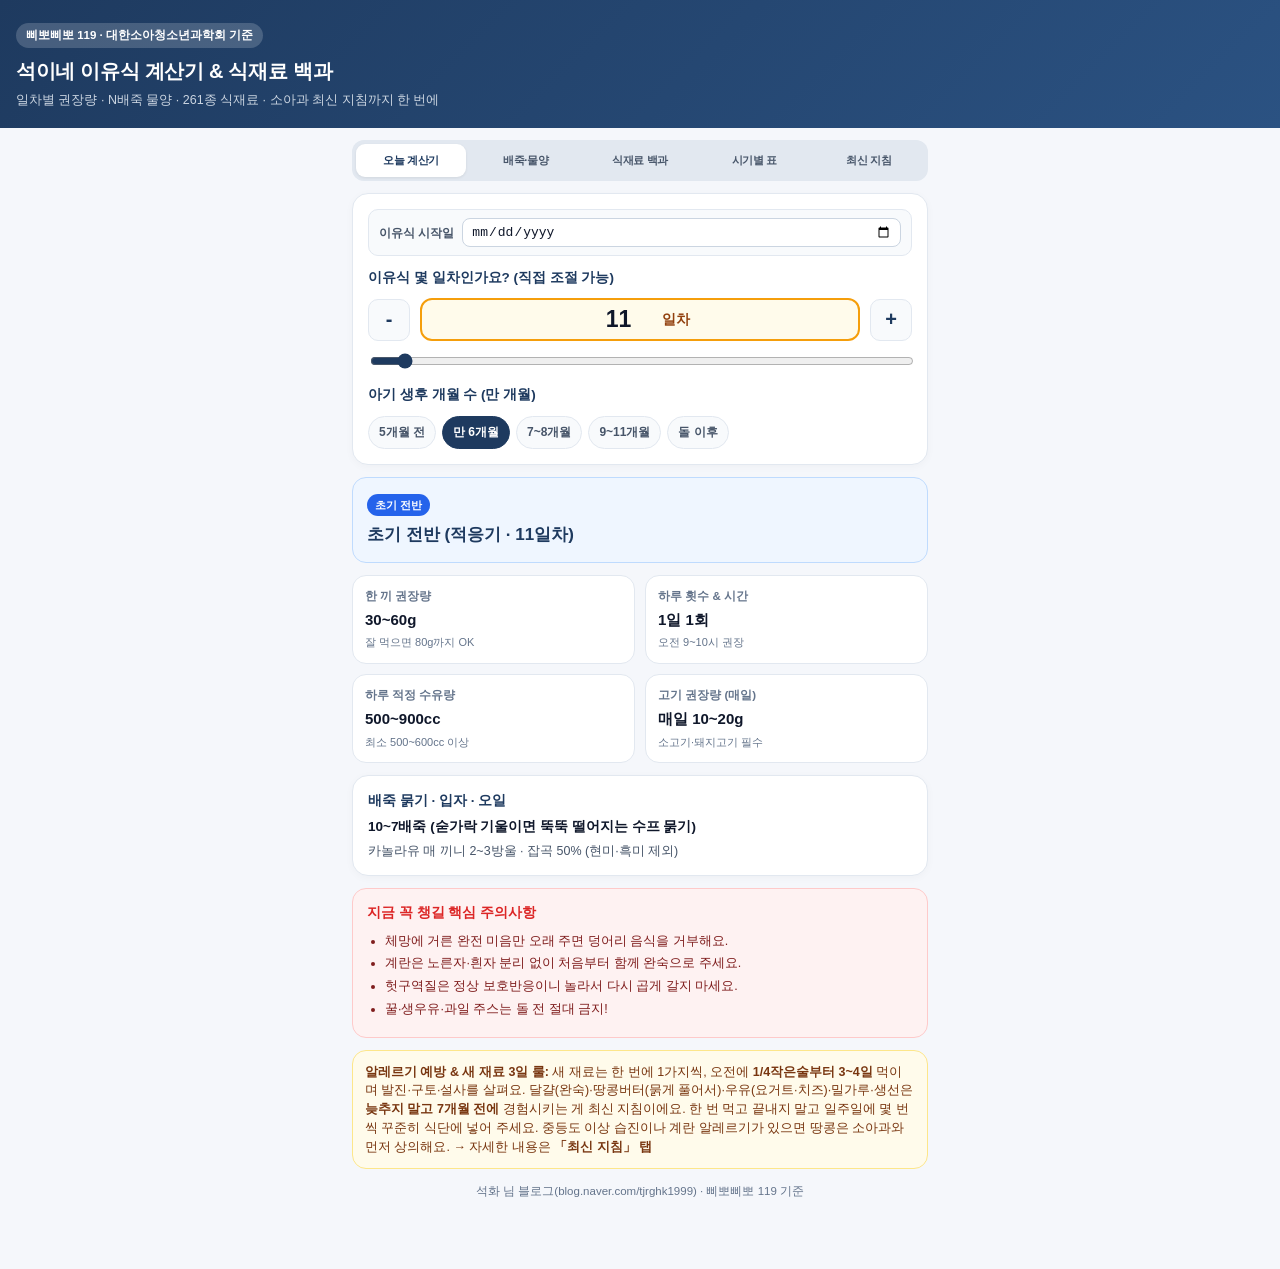
==== index.html @ b26af9c3 "feat: 이유식 계산기 '최신 지침' 탭 추가 — 소아과·AAP·삐뽀삐뽀 2023 반영 - 질병관리청 국가건강정보포털(2026-05-12 개정)·대한소아청소년과학회·AAP·삐뽀삐" ====
<!DOCTYPE html>
<html lang="ko">
<head>
<meta charset="UTF-8" />
<meta name="viewport" content="width=device-width, initial-scale=1.0, maximum-scale=1.0" />
<title>삐뽀삐뽀 119 · 이유식 자동 계산기 & 식재료 백과 (석이네)</title>
<style>
  :root {
    --bg: #f5f7fb;
    --card: #ffffff;
    --navy: #1e3a5f;
    --blue: #2563eb;
    --blue-soft: #eff6ff;
    --green: #15803d;
    --green-soft: #f0fdf4;
    --red: #dc2626;
    --red-soft: #fef2f2;
    --amber: #b45309;
    --amber-soft: #fffbeb;
    --purple: #6d28d9;
    --purple-soft: #f5f3ff;
    --text: #0f172a;
    --muted: #64748b;
    --border: #e2e8f0;
  }
  * { box-sizing: border-box; }
  body {
    margin: 0;
    font-family: -apple-system, BlinkMacSystemFont, "Apple SD Gothic Neo", "Pretendard", "Noto Sans KR", sans-serif;
    background: var(--bg);
    color: var(--text);
    line-height: 1.5;
    padding-bottom: 56px;
  }
  .header {
    background: linear-gradient(135deg, #1e3a5f 0%, #2b5282 100%);
    color: #fff;
    padding: 22px 16px 18px;
  }
  .header .badge {
    display: inline-block;
    background: rgba(255,255,255,0.18);
    padding: 4px 10px;
    border-radius: 999px;
    font-size: 11.5px;
    font-weight: 700;
    margin-bottom: 8px;
  }
  .header h1 {
    margin: 0 0 5px;
    font-size: 20px;
    font-weight: 800;
    letter-spacing: -0.3px;
  }
  .header p {
    margin: 0;
    font-size: 12.5px;
    color: #cbd5e1;
  }
  .container {
    max-width: 600px;
    margin: 0 auto;
    padding: 12px;
  }
  .tabs {
    display: grid;
    grid-template-columns: repeat(5, 1fr);
    gap: 4px;
    background: #e2e8f0;
    padding: 4px;
    border-radius: 12px;
    margin-bottom: 12px;
  }
  .tab-btn {
    border: none;
    background: transparent;
    padding: 9px 2px;
    border-radius: 9px;
    font-size: 11px;
    letter-spacing: -0.4px;
    font-weight: 700;
    color: #475569;
    cursor: pointer;
    word-break: keep-all;
  }
  .tab-btn.active {
    background: #fff;
    color: var(--navy);
    box-shadow: 0 1px 3px rgba(0,0,0,0.08);
  }
  .card {
    background: var(--card);
    border: 1px solid var(--border);
    border-radius: 16px;
    padding: 15px;
    margin-bottom: 12px;
    box-shadow: 0 2px 8px rgba(15,23,42,0.03);
  }
  .sec-title {
    font-size: 13.5px;
    font-weight: 800;
    color: var(--navy);
    margin: 0 0 10px;
  }
  .date-row {
    display: flex;
    gap: 8px;
    align-items: center;
    margin-bottom: 12px;
    background: #f8fafc;
    padding: 8px 10px;
    border-radius: 10px;
    border: 1px solid var(--border);
  }
  .date-row label {
    font-size: 12px;
    font-weight: 700;
    color: #475569;
    white-space: nowrap;
  }
  .date-row input[type="date"] {
    flex: 1;
    border: 1px solid #cbd5e1;
    border-radius: 8px;
    padding: 5px 8px;
    font-size: 13px;
    background: #fff;
    color: var(--text);
  }
  .day-row {
    display: flex;
    align-items: center;
    gap: 10px;
    margin-bottom: 10px;
  }
  .day-btn {
    width: 42px;
    height: 42px;
    border-radius: 10px;
    border: 1px solid var(--border);
    background: #f8fafc;
    font-size: 20px;
    font-weight: 700;
    color: var(--navy);
    cursor: pointer;
  }
  .day-input-wrap {
    flex: 1;
    display: flex;
    align-items: center;
    justify-content: center;
    background: #fffbeb;
    border: 2px solid #f59e0b;
    border-radius: 12px;
    padding: 5px 10px;
  }
  .day-input-wrap input {
    width: 72px;
    border: none;
    background: transparent;
    font-size: 23px;
    font-weight: 800;
    color: var(--text);
    text-align: center;
    outline: none;
  }
  .day-input-wrap span {
    font-size: 14px;
    font-weight: 700;
    color: #92400e;
  }
  input[type="range"] {
    width: 100%;
    accent-color: var(--navy);
    margin-bottom: 12px;
  }
  .pills {
    display: flex;
    gap: 6px;
    flex-wrap: wrap;
  }
  .pill {
    padding: 7px 10px;
    border-radius: 999px;
    border: 1px solid var(--border);
    background: #f8fafc;
    font-size: 12px;
    font-weight: 700;
    color: #475569;
    cursor: pointer;
  }
  .pill.active {
    background: var(--navy);
    color: #fff;
    border-color: var(--navy);
  }
  .stage-banner {
    background: var(--blue-soft);
    border: 1px solid #bfdbfe;
    border-radius: 14px;
    padding: 14px;
    margin-bottom: 12px;
  }
  .stage-banner .tag {
    display: inline-block;
    background: var(--blue);
    color: #fff;
    font-size: 11px;
    font-weight: 700;
    padding: 3px 8px;
    border-radius: 999px;
    margin-bottom: 6px;
  }
  .stage-banner h2 {
    margin: 0;
    font-size: 17px;
    font-weight: 800;
    color: var(--navy);
  }
  .grid-2 {
    display: grid;
    grid-template-columns: 1fr 1fr;
    gap: 10px;
    margin-bottom: 12px;
  }
  .stat-box {
    background: #fff;
    border: 1px solid var(--border);
    border-radius: 14px;
    padding: 12px;
  }
  .stat-box .lbl {
    font-size: 11.5px;
    font-weight: 700;
    color: var(--muted);
    margin-bottom: 4px;
  }
  .stat-box .val {
    font-size: 15px;
    font-weight: 800;
    color: var(--text);
  }
  .stat-box .sub {
    font-size: 11px;
    color: var(--muted);
    margin-top: 3px;
  }
  .warn-box {
    background: var(--red-soft);
    border: 1px solid #fecaca;
    border-radius: 14px;
    padding: 14px;
    margin-bottom: 12px;
  }
  .warn-box h3 {
    margin: 0 0 8px;
    font-size: 13.5px;
    font-weight: 800;
    color: var(--red);
  }
  .warn-box ul {
    margin: 0;
    padding-left: 18px;
    font-size: 12.5px;
    color: #7f1d1d;
  }
  .warn-box li { margin-bottom: 4px; }
  .tip-box {
    background: var(--amber-soft);
    border: 1px solid #fde68a;
    border-radius: 14px;
    padding: 12px;
    font-size: 12.5px;
    color: #78350f;
    margin-bottom: 12px;
  }
  .form-row {
    display: grid;
    grid-template-columns: 1fr 1fr;
    gap: 10px;
    margin-bottom: 10px;
  }
  .field label {
    display: block;
    font-size: 12px;
    font-weight: 700;
    color: #475569;
    margin-bottom: 4px;
  }
  .field input, .field select {
    width: 100%;
    padding: 9px 10px;
    border-radius: 10px;
    border: 1px solid #cbd5e1;
    font-size: 14px;
    font-weight: 700;
    background: #fff;
    color: var(--text);
  }
  .result-highlight {
    background: var(--green-soft);
    border: 1px solid #bbf7d0;
    border-radius: 14px;
    padding: 14px;
    margin-top: 10px;
  }
  .result-highlight .big {
    font-size: 18px;
    font-weight: 800;
    color: var(--green);
    margin-bottom: 4px;
  }
  .result-highlight .detail {
    font-size: 12.5px;
    color: #14532d;
  }
  .search-input {
    width: 100%;
    padding: 10px 12px;
    border-radius: 10px;
    border: 1px solid #cbd5e1;
    font-size: 14px;
    margin-bottom: 10px;
    outline: none;
  }
  .food-count {
    font-size: 12px;
    color: var(--muted);
    margin: 8px 0 4px;
    font-weight: 700;
  }
  .food-item {
    border-bottom: 1px solid #f1f5f9;
    padding: 10px 0;
  }
  .food-item:last-child { border-bottom: none; }
  .food-top {
    display: flex;
    justify-content: space-between;
    align-items: center;
    gap: 8px;
    margin-bottom: 4px;
  }
  .food-name { font-weight: 800; font-size: 14px; }
  .badge-when {
    font-size: 11px;
    font-weight: 700;
    padding: 2px 8px;
    border-radius: 999px;
    white-space: nowrap;
  }
  .b-early { background: var(--green-soft); color: var(--green); }
  .b-mid { background: var(--blue-soft); color: var(--blue); }
  .b-late { background: var(--purple-soft); color: var(--purple); }
  .b-done { background: var(--amber-soft); color: var(--amber); }
  .b-ban { background: var(--red-soft); color: var(--red); }
  .food-desc { font-size: 12.5px; color: #475569; }
  .stage-card {
    border-left: 4px solid var(--navy);
    padding-left: 12px;
    margin-bottom: 14px;
  }
  .stage-card h4 { margin: 0 0 4px; font-size: 14.5px; color: var(--navy); }
  .stage-card p { margin: 2px 0; font-size: 12.5px; color: #334155; }
  .g-card {
    background: var(--card);
    border: 1px solid var(--border);
    border-radius: 16px;
    padding: 15px;
    margin-bottom: 12px;
    box-shadow: 0 2px 8px rgba(15,23,42,0.03);
  }
  .g-card h3 {
    margin: 0 0 4px;
    font-size: 14px;
    font-weight: 800;
    color: var(--navy);
  }
  .g-sub {
    font-size: 11.5px;
    color: var(--muted);
    margin: 0 0 10px;
    line-height: 1.5;
  }
  .g-list {
    margin: 0;
    padding-left: 17px;
    font-size: 12.5px;
    color: #334155;
  }
  .g-list li { margin-bottom: 6px; }
  .g-list b { color: #0f172a; }
  .g-check { padding-left: 17px; }
  .g-check li { list-style: none; margin-left: -17px; }
  .gt {
    width: 100%;
    border-collapse: collapse;
    font-size: 11.5px;
    line-height: 1.45;
  }
  .gt th, .gt td {
    border: 1px solid var(--border);
    padding: 6px 7px;
    text-align: left;
    vertical-align: top;
    color: #334155;
  }
  .gt th { background: #f1f5f9; color: var(--navy); font-weight: 800; }
  .gt td:first-child { font-weight: 700; color: #0f172a; }
  .gt tr:nth-child(even) td { background: #fcfdff; }
  .src {
    font-size: 11px;
    color: var(--muted);
    line-height: 1.75;
    margin: 0;
  }
  .src a { color: var(--blue); text-decoration: none; }
  .new-badge {
    background: var(--green-soft);
    border: 1px solid #bbf7d0;
    border-radius: 12px;
    padding: 10px 12px;
    font-size: 12px;
    color: #14532d;
    line-height: 1.55;
  }
  .hidden { display: none; }
  .footer {
    text-align: center;
    font-size: 11.5px;
    color: var(--muted);
    margin-top: 14px;
  }
</style>
</head>
<body>

<div class="header">
  <div class="badge">삐뽀삐뽀 119 · 대한소아청소년과학회 기준</div>
  <h1>석이네 이유식 계산기 &amp; 식재료 백과</h1>
  <p>일차별 권장량 · N배죽 물양 · <span id="foodTotal">261</span>종 식재료 · 소아과 최신 지침까지 한 번에</p>
</div>

<div class="container">
  <div class="tabs">
    <button class="tab-btn active" onclick="switchTab('calc', this)">오늘 계산기</button>
    <button class="tab-btn" onclick="switchTab('ratio', this)">배죽·물양</button>
    <button class="tab-btn" onclick="switchTab('food', this)">식재료 백과</button>
    <button class="tab-btn" onclick="switchTab('stage', this)">시기별 표</button>
    <button class="tab-btn" onclick="switchTab('guide', this)">최신 지침</button>
  </div>

  <!-- TAB 1: 오늘 계산기 -->
  <div id="tab-calc">
    <div class="card">
      <div class="date-row">
        <label for="startDate">이유식 시작일</label>
        <input type="date" id="startDate" onchange="calcFromStartDate()" />
      </div>

      <div class="sec-title">이유식 몇 일차인가요? (직접 조절 가능)</div>
      <div class="day-row">
        <button class="day-btn" onclick="changeDay(-1)">-</button>
        <div class="day-input-wrap">
          <input type="number" id="dayInput" value="11" min="1" max="365" oninput="render()" />
          <span>일차</span>
        </div>
        <button class="day-btn" onclick="changeDay(1)">+</button>
      </div>
      <input type="range" id="dayRange" min="1" max="200" value="11" oninput="syncRange(this.value)" />

      <div class="sec-title" style="margin-top:4px;">아기 생후 개월 수 (만 개월)</div>
      <div class="pills" id="monthPills">
        <button class="pill" onclick="setMonth(5, this)">5개월 전</button>
        <button class="pill active" onclick="setMonth(6, this)">만 6개월</button>
        <button class="pill" onclick="setMonth(7, this)">7~8개월</button>
        <button class="pill" onclick="setMonth(9, this)">9~11개월</button>
        <button class="pill" onclick="setMonth(12, this)">돌 이후</button>
      </div>
    </div>

    <div class="stage-banner">
      <div class="tag" id="stageTag">초기 전반</div>
      <h2 id="stageTitle">초기 전반 (적응기 · 11일차)</h2>
    </div>

    <div class="grid-2">
      <div class="stat-box">
        <div class="lbl">한 끼 권장량</div>
        <div class="val" id="outAmount">30~60g</div>
        <div class="sub" id="outAmountSub">잘 먹으면 80g까지 OK</div>
      </div>
      <div class="stat-box">
        <div class="lbl">하루 횟수 &amp; 시간</div>
        <div class="val" id="outFreq">1일 1회</div>
        <div class="sub" id="outFreqSub">오전 9~10시 권장</div>
      </div>
      <div class="stat-box">
        <div class="lbl">하루 적정 수유량</div>
        <div class="val" id="outMilk">500~900cc</div>
        <div class="sub">최소 500~600cc 이상</div>
      </div>
      <div class="stat-box">
        <div class="lbl">고기 권장량 (매일)</div>
        <div class="val" id="outMeat">매일 10~20g</div>
        <div class="sub">소고기·돼지고기 필수</div>
      </div>
    </div>

    <div class="card">
      <div class="sec-title" style="margin-bottom:6px;">배죽 묽기 · 입자 · 오일</div>
      <div style="font-size:13.5px; font-weight:700; color:#0f172a; margin-bottom:4px;" id="outTexture"></div>
      <div style="font-size:12.5px; color:#475569;" id="outOil"></div>
    </div>

    <div class="warn-box">
      <h3>지금 꼭 챙길 핵심 주의사항</h3>
      <ul id="outCautions"></ul>
    </div>

    <div class="tip-box">
      <strong>알레르기 예방 &amp; 새 재료 3일 룰:</strong> 새 재료는 한 번에 1가지씩, 오전에 <strong>1/4작은술부터 3~4일</strong> 먹이며 발진·구토·설사를 살펴요. 달걀(완숙)·땅콩버터(묽게 풀어서)·우유(요거트·치즈)·밀가루·생선은 <strong>늦추지 말고 7개월 전에</strong> 경험시키는 게 최신 지침이에요. 한 번 먹고 끝내지 말고 일주일에 몇 번씩 꾸준히 식단에 넣어 주세요. 중등도 이상 습진이나 계란 알레르기가 있으면 땅콩은 소아과와 먼저 상의해요. → 자세한 내용은 <strong>「최신 지침」 탭</strong>
    </div>
  </div>

  <!-- TAB 2: 배죽·물양 계산기 -->
  <div id="tab-ratio" class="hidden">
    <div class="card">
      <div class="sec-title">1. 쌀 양 → 필요한 물 양 계산기</div>
      <div class="form-row">
        <div class="field">
          <label>쌀 종류</label>
          <select id="riceType" onchange="calcRatio()">
            <option value="raw">생쌀 / 불린쌀</option>
            <option value="powder">쌀가루 (되직함 주의)</option>
          </select>
        </div>
        <div class="field">
          <label>쌀 무게 (g)</label>
          <input type="number" id="riceGrams" value="30" min="5" max="1000" oninput="calcRatio()" />
        </div>
      </div>
      <div class="form-row">
        <div class="field">
          <label>몇 배죽</label>
          <select id="ratioMul" onchange="calcRatio()">
            <option value="10">10배죽 (초기 미음)</option>
            <option value="8">8배죽 (초기 후반)</option>
            <option value="7">7배죽 (중기)</option>
            <option value="5">5배죽 (후기 무른죽)</option>
            <option value="3">3배죽 (후기~완료 진밥)</option>
            <option value="2">2배죽 (완료기 진밥)</option>
          </select>
        </div>
        <div class="field">
          <label>조리 도구 (증발률)</label>
          <select id="evapRate" onchange="calcRatio()">
            <option value="0.20">냄비 (증발 약 20%)</option>
            <option value="0.05">마스터기/밥솥 (약 5%)</option>
          </select>
        </div>
      </div>
      <div class="result-highlight" id="ratioOut1"></div>
    </div>

    <div class="card">
      <div class="sec-title">2. 목표 끼니·큐브 → 쌀 &amp; 물 거꾸로 계산</div>
      <div class="form-row">
        <div class="field">
          <label>한 끼(1개) 무게 (g)</label>
          <input type="number" id="targetSize" value="60" min="10" max="300" oninput="calcReverse()" />
        </div>
        <div class="field">
          <label>만들 개수 (끼니/칸)</label>
          <input type="number" id="targetCount" value="9" min="1" max="50" oninput="calcReverse()" />
        </div>
      </div>
      <div class="form-row">
        <div class="field">
          <label>몇 배죽</label>
          <select id="revMul" onchange="calcReverse()">
            <option value="10">10배죽</option>
            <option value="8">8배죽</option>
            <option value="7" selected>7배죽</option>
            <option value="5">5배죽</option>
            <option value="3">3배죽</option>
          </select>
        </div>
        <div class="field">
          <label>조리 도구</label>
          <select id="revEvap" onchange="calcReverse()">
            <option value="0.20">냄비 (증발 20%)</option>
            <option value="0.05">마스터기/밥솥 (5%)</option>
          </select>
        </div>
      </div>
      <div class="result-highlight" id="ratioOut2"></div>
    </div>
  </div>

  <!-- TAB 3: 식재료 백과 -->
  <div id="tab-food" class="hidden">
    <div class="card">
      <input type="text" class="search-input" id="foodSearch" placeholder="재료 검색 (예: 콜리플라워, 소고기, 시금치, 꿀, 두부)" oninput="renderFoods()" />
      <div class="pills" id="catPills" style="margin-bottom:8px;">
        <button class="pill active" onclick="setCat('전체', this)">전체</button>
        <button class="pill" onclick="setCat('채소', this)">채소</button>
        <button class="pill" onclick="setCat('고기·생선', this)">고기·생선</button>
        <button class="pill" onclick="setCat('과일', this)">과일</button>
        <button class="pill" onclick="setCat('곡류·콩', this)">곡류·콩</button>
        <button class="pill" onclick="setCat('유제품·계란', this)">유제품·계란</button>
        <button class="pill" onclick="setCat('해조·기름', this)">해조·기름</button>
        <button class="pill" onclick="setCat('주의·금지', this)">⚠️ 주의·금지</button>
      </div>
      <div class="food-count" id="foodCount"></div>
      <div id="foodList"></div>
    </div>
  </div>

  <!-- TAB 4: 시기별 총정리 -->
  <div id="tab-stage" class="hidden">
    <div class="card">
      <div class="stage-card">
        <h4>1. 초기 전반 (1~14일차 · 만 6개월)</h4>
        <p><strong>양/횟수:</strong> 1일 1회 · 15~60g (잘 먹으면 80g)</p>
        <p><strong>묽기:</strong> 10~7배죽 (체망 미음 오래 X)</p>
        <p><strong>수유:</strong> 하루 500~900cc (최소 500~600cc 이상)</p>
        <p><strong>물:</strong> 모유·분유로 충분해요. 이유식을 시작했으니 식후에 끓여 식힌 물 몇 모금부터</p>
        <p><strong>단계:</strong> 쌀미음 → 소고기 10~20g 매일 → 잎채소 순서로 하나씩</p>
      </div>
      <div class="stage-card">
        <h4>2. 초기 후반 (15~30일차 · 만 6개월)</h4>
        <p><strong>양/횟수:</strong> 1일 1~2회 · 45~100g</p>
        <p><strong>묽기:</strong> 7~5배죽 (믹서 대충 갈기 → 절구 으깨기)</p>
        <p><strong>포인트:</strong> 계란 노른자+흰자 완숙 함께 시작, 카놀라유 첨가</p>
        <p><strong>물:</strong> 하루 120ml 이내로 몇 모금씩 · 수유량은 그대로 유지</p>
        <p><strong>알레르기:</strong> 계란·밀가루·땅콩버터·생선을 이 무렵 소량씩 시작 (오전에 3~4일 관찰)</p>
      </div>
      <div class="stage-card">
        <h4>3. 중기 (31~90일차 · 만 7~8개월)</h4>
        <p><strong>양/횟수:</strong> 1일 2~3회 + 간식 · 한 끼 70~120g</p>
        <p><strong>묽기:</strong> 7~5배죽 · 3mm 다지기 (부드러운 두부 무르기)</p>
        <p><strong>포인트:</strong> 핑거푸드 골든타임! 고기 매일 10~20g</p>
        <p><strong>물:</strong> 하루 120~240ml · 컵·빨대컵 연습 시작 (AAP 6~12개월 기준)</p>
        <p><strong>질감:</strong> 8개월엔 손으로 집어먹기 · 새 음식 거부하면 8~10번 다시 권하기</p>
      </div>
      <div class="stage-card">
        <h4>4. 후기 (91~180일차 · 만 9~11개월)</h4>
        <p><strong>양/횟수:</strong> 1일 3회 + 간식 · 한 끼 120~150g</p>
        <p><strong>묽기:</strong> 3~2배죽 · 5~7mm 썰기 (바나나 무르기)</p>
        <p><strong>포인트:</strong> 고기 매일 20~30g, 숟가락 쥐여주기 &amp; 밥·반찬 분리</p>
        <p><strong>물:</strong> 하루 120~240ml · 끼니마다 곁들여 주기</p>
        <p><strong>질감:</strong> <u>10개월까지는 덩어리·단단한 음식을 꼭 시작</u> — 늦으면 씹고 삼키는 데 문제가 생길 수 있어요</p>
      </div>
      <div class="stage-card" style="margin-bottom:0;">
        <h4>5. 완료기 (181일차~ · 만 12~18개월)</h4>
        <p><strong>양/횟수:</strong> 1일 3회 + 간식 · 한 끼 120~180g (반 공기)</p>
        <p><strong>묽기:</strong> 2배죽 진밥 → 어른 밥 (7~10mm)</p>
        <p><strong>포인트:</strong> 생우유·꿀 전환 가능, 두 돌까지 무염 식단 유지</p>
        <p><strong>물·우유:</strong> 생우유 하루 400~500ml · 물 240~950ml (AAP 1~2세) · 우유가 물을 대신하지 않아요</p>
      </div>
    </div>
    <div class="tip-box">
      <strong>변 색깔·묽기 변화 안내:</strong> 완두콩·녹색 채소를 먹으면 진한 녹색 변이 나올 수 있고, 옥수수·토마토 껍질이 그대로 나오는 건 정상이에요. 단, 점액이 많거나 물설사가 계속되면 양을 줄이고 소아과와 상의하세요.
    </div>
    <div class="tip-box">
      <strong>질병관리청 2026 개정 기준과 다른 점:</strong> 국가건강정보포털은 이유식 횟수를 6~8개월 2~3회, 9~11개월 3~4회, 12~23개월 3~4회로 안내해요. 위 표의 <strong>1일 1 → 2 → 3회</strong>는 삐뽀삐뽀 119의 실전 기준이라 조금 달라요. 우리 아기가 배고파하는 신호에 맞춰 늘리면 되고, 물·횟수·질감 기준은 「최신 지침」 탭에 표로 정리해 뒀어요.
    </div>
  </div>

  <!-- TAB 5: 소아과·삐뽀삐뽀 최신 지침 -->
  <div id="tab-guide" class="hidden">
    <div class="g-card">
      <h3>소아과 · 삐뽀삐뽀 최신 지침</h3>
      <p class="g-sub">2026년 11월 기준 · 질병관리청 국가건강정보포털(2026-05-12 개정) · 대한소아청소년과학회 · 미국소아과학회(AAP) · 삐뽀삐뽀 119 이유식(2023 전면개정판)</p>
      <div class="new-badge">
        예전 책이나 인터넷 자료에는 “계란 흰자는 돌 이후”, “땅콩·생선은 세 살 이후”처럼 미루라는 말이 많아요. 그런데 지금 지침은 반대예요. 알레르기를 막으려고 일부러 늦추지 말고, 이유식과 함께 소량씩 일찍 경험시키는 쪽이 좋다고 바뀌었어요. 다만 중등도 이상 습진이나 계란 알레르기가 있는 아기는 땅콩을 먼저 소아과와 상의해야 해요.
      </div>
    </div>

    <div class="g-card">
      <h3>1. 언제 시작할까요</h3>
      <p class="g-sub">시작 시기와 준비 신호 네 가지</p>
      <ul class="g-list">
        <li><b>모유 수유아</b> — 생후 6개월 이후 (질병관리청 · WHO)</li>
        <li><b>분유 수유아</b> — 생후 4~6개월 (질병관리청)</li>
        <li><b>삐뽀삐뽀 119</b> — 모유·분유 상관없이 만 6개월(180일) 전후를 권해요</li>
        <li><b>너무 이르면</b> — 모유의 면역 성분을 충분히 못 먹어 설사·감염이 늘고, 모유 수유 기간이 짧아져요</li>
        <li><b>너무 늦으면</b> — 6개월 이후 필요한 철분·열량이 모자라 성장 부전·영양 결핍·빈혈이 올 수 있어요</li>
      </ul>
      <p class="g-sub" style="margin:12px 0 6px;">준비 신호 — 대한소아청소년과학회</p>
      <ul class="g-list g-check">
        <li>✅ 목을 가누고, 받쳐 앉혔을 때 머리가 흔들리지 않아요</li>
        <li>✅ 어른이 먹는 걸 보고 입을 벌리거나 손을 뻗어요</li>
        <li>✅ 숟가락의 음식을 목 뒤로 넘길 수 있어요 (혀 내밀기 반사는 생후 4~6개월에 사라져요)</li>
        <li>✅ 출생 체중의 2배가 됐어요 (대개 4개월 무렵 · 6kg 전후)</li>
      </ul>
      <p class="g-sub" style="margin:10px 0 0;">네 가지가 다 된 뒤에 시작하고, 4개월 전에는 어떤 음식도 주지 않아요. 미숙아·성장지연·연하장애가 있으면 시작 전에 소아과 상담이 먼저예요.</p>
    </div>

    <div class="g-card">
      <h3>2. 첫 순서 · 철분이 핵심</h3>
      <p class="g-sub">쌀 → 소고기 → 잎채소 → 노란채소 → 과일</p>
      <ul class="g-list">
        <li><b>쌀미음(쌀죽)으로 시작</b>하고, 며칠 적응하면 바로 <b>소고기</b>를 넣어요.</li>
        <li><b>초기부터 매일 10~20g</b> — 기름·힘줄을 떼고 곱게 다져 20분 이상 끓이고 간은 하지 않아요.</li>
        <li><b>고기 육수만 먹이면 철분이 부족</b>해요. 삶은 고기 자체를 다져서 먹여야 해요(질병관리청).</li>
        <li><b>6~11개월 철 권장량은 하루 6mg</b>(2020 한국인 영양소 섭취기준). 국내에는 철분 강화 곡분이 거의 없어서 <b>쇠고기가 가장 좋은 철분 공급원</b>이에요.</li>
        <li><b>비타민C</b>(브로콜리·청경채·과일)를 같이 주면 철 흡수가 올라가요.</li>
        <li>한 끼에 <b>곡류 + 고기 + 채소</b>를 골고루, 재료는 따로 조리해 올려 주면 아이가 맛과 질감을 골라 먹을 수 있어요(삐뽀 2023).</li>
        <li><b>미음은 짧게, 질감은 빨리</b> — 10~8배로 시작해 잘 먹으면 7~5배로 올려요. 묽은 미음만 오래 주면 덩어리 음식을 거부해요.</li>
        <li><b>잡곡은 50%까지</b> 섞어도 되지만 현미·흑미는 초기엔 빼요.</li>
      </ul>
    </div>

    <div class="g-card">
      <h3>3. 알레르기 식품, 일찍 경험시키기</h3>
      <p class="g-sub">달걀 · 땅콩 · 우유 · 밀 · 콩 · 생선 · 견과 · 새우</p>
      <ul class="g-list">
        <li><b>늦추면 예방된다는 근거가 없어요</b> — AAP(2025)·질병관리청(2026)·대한소아청소년과학회 모두 미루지 말라고 안내해요. 오히려 늦게 시작하면 알레르기가 늘 수 있어요.</li>
        <li><b>때</b> — 이유식이 자리 잡으면 4~6개월 안에 소량씩 시작. 삐뽀 119는 밀가루·계란 흰자·견과(땅콩버터)·생선을 <b>7개월 전</b>에 경험시켜 보라고 해요.</li>
        <li><b>땅콩</b> — 땅콩버터를 뜨거운 물이나 이미 먹던 이유식에 묽게 풀어 1/4작은술부터. 통땅콩·덩어리 땅콩버터는 질식 위험으로 금지예요.</li>
        <li><b>달걀</b> — 노른자·흰자를 나누지 말고 처음부터 함께, 12분 이상 완숙으로.</li>
        <li><b>우유</b> — 생우유를 음료로 주는 건 돌 이후지만, 요거트·치즈 같은 가공 유제품은 이유식 초기부터 가능해요.</li>
        <li><b>방법</b> — 한 번에 한 가지, <b>오전</b>에 1/4작은술부터, 3~4일(질병관리청은 3~7일) 반응을 보고 양을 늘려요.</li>
        <li><b>끊지 않기</b> — 한 번 먹고 끝내지 말고 일주일에 몇 번씩 꾸준히 식단에 넣어야 예방 효과가 유지돼요.</li>
        <li><b>고위험 아기</b> — 중등도~중증 습진이 있거나 계란 알레르기가 있으면 땅콩은 <b>먼저 소아과와 상의</b>하고, 필요하면 검사 후 4~6개월에 도입해요.</li>
      </ul>
    </div>

    <div class="warn-box">
      <h3>이런 증상은 바로 119</h3>
      <ul>
        <li>입술·얼굴이 붓고, 온몸에 두드러기가 나고, 반복해서 토해요</li>
        <li>쌕쌕거리거나 숨을 못 쉬고, 목소리가 잠기고, 축 처져 반응이 느려요</li>
        <li>먹인 뒤 2시간 안이 가장 위험해요. 증상이 있으면 그 식품은 멈추고 병원에 가요.</li>
      </ul>
    </div>

    <div class="g-card">
      <h3>4. 돌 전에 절대 안 되는 것</h3>
      <p class="g-sub">많이 놓치는 것만 모았어요</p>
      <table class="gt">
        <tr><th style="width:78px;">항목</th><th>이유</th></tr>
        <tr><td>꿀</td><td>영아 보툴리누스 중독. 100℃로 끓여도 포자가 죽지 않아 <b>가열한 꿀도 안 돼요</b>. 꿀이 든 과자·약과·카스텔라도 금지(식약처).</td></tr>
        <tr><td>생우유</td><td>주 음료로 주면 위장 출혈·철결핍 빈혈. 돌 이후 하루 400~500ml부터.</td></tr>
        <tr><td>과일주스</td><td>12개월 미만 금지(AAP). 섬유질 없이 당만 남아 충치·비만·변비를 불러요. 12~36개월도 하루 120ml 이하를 컵으로.</td></tr>
        <tr><td>소금·간장·설탕</td><td>콩팥이 나트륨을 처리할 준비가 안 됐어요. 돌 전 무첨가, 두 돌까지 저염. 단맛은 단호박·고구마·익은 과일로 내요.</td></tr>
        <tr><td>커피·녹차·홍차·탄산</td><td>카페인·탄닌이 철분 흡수를 막고 잠을 깨워요. 물 대신 주지 마세요.</td></tr>
        <tr><td>통견과·통포도·생당근·사탕·젤리·팝콘·떡</td><td>질식 위험. 4세 전까지 통째로 주지 말고, 포도·방울토마토는 세로 4등분, 견과는 곱게 갈아서 줘요.</td></tr>
        <tr><td>소시지·햄·어묵</td><td>나트륨·아질산염. 돌 전 금지, 소시지는 세로로 반 갈라 얇게 저며요.</td></tr>
        <tr><td>상어·황새치·큰 참치</td><td>수은 축적. 조리해도 줄지 않아요.</td></tr>
        <tr><td>덜 익은 고기·생선·계란, 생굴</td><td>살모넬라·리스테리아·노로바이러스. 속까지 완전히 익혀요.</td></tr>
      </table>
      <p class="g-sub" style="margin:10px 0 0;">김치·된장·간장처럼 짠 것은 돌 이후에도 두 돌까지 미루는 게 좋아요.</p>
    </div>

    <div class="g-card">
      <h3>5. 물 · 끼니 횟수 · 질감</h3>
      <p class="g-sub">질병관리청 국가건강정보포털(2026-05-12 개정) 기준 · 물은 AAP 6~12개월 기준</p>
      <table class="gt">
        <tr><th style="width:64px;">구분</th><th>6~8개월</th><th>9~11개월</th><th>12~23개월</th></tr>
        <tr><td>이유식 횟수</td><td>2~3회</td><td>3~4회</td><td>3~4회</td></tr>
        <tr><td>한 끼 양</td><td>2~3숟가락 → 250ml컵 반</td><td>250ml컵 반</td><td>250ml컵 3/4</td></tr>
        <tr><td>질감</td><td>데쳐 거르거나 으깬 반고형식 · 8개월엔 손으로 집어먹기</td><td>잘게 썬 덩어리 · 진밥</td><td>가족이 먹는 음식</td></tr>
        <tr><td>물</td><td>하루 120~240ml</td><td>하루 120~240ml</td><td>하루 240~950ml</td></tr>
      </table>
      <ul class="g-list" style="margin-top:10px;">
        <li><b>물은 6개월 전엔 주지 않아요.</b> 신장이 미숙해서 물을 많이 먹이면 저나트륨혈증이 올 수 있어요. 이유식과 함께 몇 모금씩 시작해요.</li>
        <li><b>끓여 식힌 물</b>이나 <b>묽게 우린 보리차</b>를 컵·빨대컵으로. 하루 120~240ml면 충분하고, 물 준다고 수유량을 줄이면 안 돼요.</li>
        <li><b>10개월까지는 덩어리·단단한 음식</b>을 시작해야 해요. 반고형식만 계속 먹이면 나중에 씹고 삼키는 데 문제가 생길 수 있어요(질병관리청).</li>
        <li>이 사이트 계산기·시기별 표의 <b>1일 1 → 2 → 3회</b>는 삐뽀삐뽀 119의 실전 기준이에요. 아기가 배고파하는 신호를 보고 늘리면 돼요.</li>
        <li>한 끼는 <b>20~30분</b>이 지나면 치우고, 새 음식을 거부하면 <b>8~10번</b> 다시 권해 보세요(질병관리청).</li>
      </ul>
    </div>

    <div class="g-card">
      <h3>6. 삐뽀삐뽀 119 이유식 2023 개정 포인트</h3>
      <ul class="g-list">
        <li>모유·분유 상관없이 <b>만 6개월(180일)</b> 시작</li>
        <li><b>미음은 짧게, 질감은 빨리</b> — 10~8배로 시작해 잘 먹으면 바로 7~5배</li>
        <li><b>계란은 노른자·흰자 함께</b> 완숙으로</li>
        <li><b>밀가루·계란 흰자·견과류</b>는 7개월 전에 소량 경험</li>
        <li><b>과일주스는 돌 전 금지</b></li>
        <li>한 끼에 <b>곡류 + 고기 + 채소</b>, 재료는 따로 조리해 토핑처럼</li>
        <li><b>소고기·돼지고기 매일 10~20g</b>, 닭고기는 가끔</li>
        <li>잡곡은 <b>50%</b>까지 (현미·흑미는 초기엔 빼기)</li>
      </ul>
    </div>

    <div class="g-card" style="margin-bottom:0;">
      <h3>출처</h3>
      <p class="src">
        · 질병관리청 국가건강정보포털 「이유기보충식(이유식)」 (2026-05-12 개정) — <a href="https://health.kdca.go.kr/healthinfo/biz/health/gnrlzHealthInfo/gnrlzHealthInfo/gnrlzHealthInfoView.do?cntnts_sn=5470" target="_blank" rel="noopener">바로 보기</a><br/>
        · 대한소아청소년과학회 「이유식의 시작 — 언제 시작할 수 있습니까?」·「어떤 음식을 주어야 합니까?」·「음료를 줘도 될까요?」 — <a href="https://www.pediatrics.or.kr/bbs/index.html?category=A&amp;code=infantcare&amp;mode=view&amp;number=8815" target="_blank" rel="noopener">바로 보기</a><br/>
        · AAP HealthyChildren.org 「Starting Solid Foods」·「When to Introduce Egg, Peanut Butter &amp; Other Common Food Allergens」(2025-06-12) — <a href="https://www.healthychildren.org/English/healthy-living/nutrition/Pages/when-to-introduce-egg-peanut-butter-and-other-common-food-allergens-to-your-baby-food-allergy-prevention-tips.aspx" target="_blank" rel="noopener">바로 보기</a><br/>
        · 하정훈, 『삐뽀삐뽀 119 이유식』 2023 전면개정판 (유니책방)<br/>
        · 식품의약품안전처 「영아 벌꿀섭취 주의」<br/>
        · 보건복지부·중앙육아종합지원센터 「영아기 이유식」 (2020 한국인 영양소 섭취기준)
      </p>
      <p class="g-sub" style="margin-top:10px; margin-bottom:0;">아이마다 성장과 알레르기 병력이 달라요. 이 화면은 참고용이고, 판단이 필요한 부분은 소아청소년과 선생님과 상의하세요.</p>
    </div>
  </div>

  <div class="footer">석화 님 블로그(blog.naver.com/tjrghk1999) · 삐뽀삐뽀 119 기준</div>
</div>

<script>
let selectedMonth = 6;
let selectedCat = '전체';

const foods = [
// ── 채소·버섯
  { name: "애호박", cat: "채소", when: "초기", cls: "b-early", desc: "만 6개월 초기 · 껍질과 가운데 씨·심지를 도려내고 찜통에 7~8분 쪄서 곱게 으깨요. 수분이 많아 죽이 묽어지니 쌀미음을 되직하게 끓인 뒤 섞고, 첫날은 1작은술부터 3일간 변과 입 주변을 살펴요." },
  { name: "양배추", cat: "채소", when: "초기", cls: "b-early", desc: "만 6개월 초기 · 겉잎과 굵은 심지를 떼고 안쪽 연한 잎만 10분 삶아요. 삶은 물은 질산염이 우러나므로 버리고, 다진 잎 10~15g을 쌀죽에 섞으면 설탕 없이도 단맛이 돌아요. 첫 3일은 1작은술부터 먹이고 가스·변 상태를 살펴요." },
  { name: "청경채", cat: "채소", when: "초기", cls: "b-early", desc: "만 6개월 초기 · 잎과 연한 줄기만 3~4분 데쳐 찬물에 헹구고 곱게 다져요. 밑동의 질긴 심지는 잘라내고, 데친 물은 버려요. 잎채소 중 질감이 부드러워 첫 초록 채소로 좋아요." },
  { name: "비타민(타트소이)", cat: "채소", when: "초기", cls: "b-early", desc: "만 6개월 초기 · 줄기보다 부드러운 잎 끝만 골라 끓는 물에 30초~1분 데쳐요. 데친 물은 버리고 체에 내려 미음에 섞으며, 잎이 얇아 금방 물러지니 오래 익히지 마세요. 첫날 1작은술, 3일간 입 주변 발진을 확인해요." },
  { name: "브로콜리", cat: "채소", when: "초기", cls: "b-early", desc: "만 6개월 초기 · 굵은 대는 섬유질이 질겨 빼고 꽃봉오리만 5분 쪄서 아주 곱게 다져요. 비타민C와 엽산이 많지만 물에 녹아나므로 삶기보다 찌는 편이 좋고, 데친 물은 버려요." },
  { name: "콜리플라워", cat: "채소", when: "초기", cls: "b-early", desc: "만 6개월 초기 · 꽃송이만 5~6분 쪄서 곱게 으깨요. 대와 잎은 질기니 제거하고, 색이 누렇게 변한 송이는 빼세요. 맛이 담백해 소고기 미음과 가장 잘 어울리고, 한 끼 10~15g이면 충분해요." },
  { name: "감자", cat: "채소", when: "초기", cls: "b-early", desc: "만 6개월 초기 · 채소가 아니라 곡류를 대신하는 탄수화물이에요. 싹이 난 부분과 초록으로 변한 껍질에는 솔라닌이 있어 반드시 깊게 도려내고, 삶아 으깬 뒤 물을 조금씩 넣어 농도를 맞춰요." },
  { name: "고구마", cat: "채소", when: "초기", cls: "b-early", desc: "만 6개월 초기 · 껍질을 벗기고 2cm 토막 내 15분 쪄서 뜨거울 때 으깨요. 단맛이 강해 아기가 잘 먹지만 곡류 대신 주식 개념이라 양을 조절하고, 많이 먹으면 변비·가스가 생길 수 있어요." },
  { name: "단호박", cat: "채소", when: "초기", cls: "b-early", desc: "만 6개월 초기 · 껍질과 씨를 제거하고 15분 쪄서 퓌레로 만들어요. 베타카로틴이 많아 매일 큰 양을 먹으면 손바닥·발바닥이 노래질 수 있으니 한 끼 10~15g 정도로 조절해요." },
  { name: "오이", cat: "채소", when: "초기", cls: "b-early", desc: "만 6개월 초기 · 껍질과 씨를 제거하고 속살만 3분 데쳐요. 수분이 95%라 죽이 묽어지기 쉬우니 물기를 짜서 넣고, 생오이는 아린 맛과 소화 부담이 있어 꼭 익혀 주세요." },
  { name: "시금치", cat: "채소", when: "만 6개월 이후", cls: "b-ban", desc: "만 6개월 이후 · 질산염이 많은 대표 잎채소라 6개월 전엔 금지예요. 끓는 물에 30초 데쳐 찬물에 헹구고 물기를 꽉 짜서 아린맛(옥살산)과 질산염을 빼며, 데친 물은 절대 육수로 쓰지 마세요." },
  { name: "당근", cat: "채소", when: "만 6개월 이후", cls: "b-ban", desc: "만 6개월 이후 · 질산염이 있어 6개월 전엔 피하고, 익혀서 으깨 주세요. 카놀라유 2~3방울과 함께 익히면 비타민A 흡수가 크게 올라가고, 생으로 갈면 질겨서 흡수가 떨어져요." },
  { name: "배추", cat: "채소", when: "만 6개월 이후", cls: "b-ban", desc: "만 6개월 이후 · 질산염 함량이 높아 6개월 전엔 금지예요. 잎과 연한 줄기만 5분 삶아 물을 버리고 다지며, 사 온 날 바로 조리하고 냉장고에 3일 넘게 둔 잎은 쓰지 마세요. 삶은 물로 죽을 끓이면 안 돼요." },
  { name: "무", cat: "채소", when: "만 6개월 이후", cls: "b-ban", desc: "만 6개월 이후 · 질산염이 있어 6개월 이후에 15분 이상 푹 익혀서 줘요. 매운맛 성분이 껍질 쪽에 많으니 두껍게 벗기고 속만 삶아 으깨며, 육수용으로 우려낸 물은 질산염이 우러나니 버려요." },
  { name: "비트", cat: "채소", when: "만 6개월 이후", cls: "b-ban", desc: "만 6개월 이후 · 질산염이 높고 색이 진해 6개월 이후 소량만 줘요. 껍질을 벗기고 삶은 뒤 물을 버리고, 먹이면 소변·대변이 붉게 나오는 건 색소 때문이니 놀라지 마세요." },
  { name: "근대", cat: "채소", when: "만 6개월 이후", cls: "b-ban", desc: "만 6개월 이후 · 잎채소 중 질산염이 특히 많아 6개월 전엔 금지예요. 잎만 30초 데쳐 물을 버리고 잘게 다지며, 만든 이유식은 냉장 24시간을 넘기지 말고 바로 얼려 1주 안에 먹여요." },
  { name: "양파", cat: "채소", when: "중기", cls: "b-mid", desc: "만 7~8개월 중기 · 생것은 맵고 자극적이라 푹 익혀야 단맛이 돌아요. 얇게 채 썰어 기름 없이 볶다가 물을 붓고 10분 끓이면 감칠맛 나는 천연 조미료가 되니, 간장 대신 국물 맛을 내는 데 써요." },
  { name: "아욱", cat: "채소", when: "중기", cls: "b-mid", desc: "만 7~8개월 중기 · 억센 줄기와 껍질 섬유를 벗겨내고 잎만 3분 데쳐요. 미끈한 점질이 있어 국이나 죽에 넣으면 부드럽고, 데친 물은 버린 뒤 5mm로 다져 주며 첫날은 1작은술만 줘요." },
  { name: "표고버섯", cat: "채소", when: "중기", cls: "b-mid", desc: "만 7~8개월 중기 · 기둥은 질기니 제거하고 갓만 사용해요. 식이섬유가 질겨 3mm 이하로 아주 잘게 다져 푹 익히고, 생버섯은 익히지 않으면 복통을 일으킬 수 있어 반드시 가열해요." },
  { name: "새송이버섯", cat: "채소", when: "중기", cls: "b-mid", desc: "만 7~8개월 중기 · 밑동을 자르고 얇게 저며 5분 쪄요. 씹는 느낌이 질기므로 3mm 이하로 곱게 다지거나 믹서로 갈아 넣고, 버섯 특유의 향이 강해 5g부터 시작해 3일간 변 상태를 봐요." },
  { name: "양송이버섯", cat: "채소", when: "중기", cls: "b-mid", desc: "만 7~8개월 중기 · 갓 밑의 주름과 기둥을 제거하고 갓만 썰어 5분 쪄요. 표백제 처리된 것도 있어 물에 살짝 헹군 뒤 사용하고, 5mm 이하로 다져 익혀 주며 처음엔 1작은술만 줘요." },
  { name: "느타리버섯", cat: "채소", when: "중기", cls: "b-mid", desc: "만 7~8개월 중기 · 밑동을 잘라 한 가닥씩 떼어 3분 데쳐요. 잎이 얇아 금방 익지만 섬유질이 남으니 3mm로 다지고, 물에 씻으면 향이 빠져 젖은 키친타월로 닦은 뒤 찢어요." },
  { name: "팽이버섯", cat: "채소", when: "후기", cls: "b-late", desc: "만 9~11개월 후기 · 밑동을 2cm 자르고 한 줌씩 풀어 2분 데쳐요. 가느다란 섬유가 목에 걸릴 수 있어 1cm 이하로 잘라 주고, 구운 팽이는 질겨서 아기에게는 데친 것만 써요." },
  { name: "목이버섯", cat: "채소", when: "후기", cls: "b-late", desc: "만 9~11개월 후기 · 마른 것은 물에 20분 불려 밑동을 떼고 5분 삶아요. 미끈한 식감이 있어 잘게 썰지 않으면 목에 달라붙을 수 있으니 5mm 이하로 다져 주세요." },
  { name: "가지", cat: "채소", when: "중기", cls: "b-mid", desc: "만 7~8개월 중기 · 껍질이 질기고 아린 맛이 있어 벗겨내고 속살만 쪄요. 갈색으로 변한 속은 빼고 3mm로 다져 익히며, 기름을 많이 먹으므로 볶기보다 찌는 게 좋아요." },
  { name: "연근", cat: "채소", when: "후기", cls: "b-late", desc: "만 9~11개월 후기 · 껍질을 벗기면 바로 식초물에 담가 갈변을 막아요. 섬유질이 단단해 15분 이상 푹 삶은 뒤 5mm로 다지고, 아린 맛이 남으면 데친 물을 버려요." },
  { name: "우엉", cat: "채소", when: "후기", cls: "b-late", desc: "만 9~11개월 후기 · 껍질을 벗겨 얇게 채 썰고 물에 10분 담가 아린 맛을 빼요. 섬유질이 아주 질기므로 20분 삶아 무르게 한 뒤 잘게 다져야 하며, 과하면 변이 묽어져요." },
  { name: "콩나물", cat: "채소", when: "후기", cls: "b-late", desc: "만 9~11개월 후기 · 머리와 꼬리를 떼고 줄기만 5분 삶아요. 날것은 질겨 목에 걸릴 수 있고 콩나물 콩은 통째로 주면 질식 위험이 있어, 줄기만 5mm로 썰어 주세요." },
  { name: "숙주", cat: "채소", when: "후기", cls: "b-late", desc: "만 9~11개월 후기 · 머리를 떼고 2분만 데쳐 아삭함을 살짝 남겨요. 수분이 많이 나와 죽이 묽어지니 물기를 짜고, 섬유질이 있어 5mm 이상 길게 썰면 삼키기 어려워요." },
  { name: "파프리카", cat: "채소", when: "중기", cls: "b-mid", desc: "만 7~8개월 중기 · 껍질이 질겨 불에 살짝 구워 껍질을 벗기거나 10분 쪄요. 씨와 흰 심지를 제거하고 다지며, 비타민C가 풍부하지만 생것은 피부 자극이 될 수 있어요." },
  { name: "피망", cat: "채소", when: "후기", cls: "b-late", desc: "만 9~11개월 후기 · 파프리카보다 향과 쓴맛이 강해 후기에 시작해요. 구워서 껍질을 벗기고 씨를 빼낸 뒤 5mm로 다져 익히면 향이 순해지고 소화가 편해지며, 처음엔 5g만 줘요." },
  { name: "옥수수", cat: "채소", when: "중기 후반", cls: "b-mid", desc: "만 8~9개월 · 껍질과 배아가 소화되지 않아 변으로 그대로 나와요. 알을 빼서 곱게 갈거나 크림수프 형태로 주고, 통알은 질식 위험이 있어 돌 이후에도 반으로 잘라 주세요. 첫 시도는 1작은술만." },
  { name: "알배추", cat: "채소", when: "중기", cls: "b-mid", desc: "만 7~8개월 중기 · 잎이 부드러운 속잎만 골라 5분 삶아요. 배추와 같은 질산염 주의 식품이라 삶은 물은 버리고, 심을 제거한 뒤 잘게 다져 쌀죽이나 국에 넣되 만든 날 바로 먹여요." },
  { name: "얼갈이배추", cat: "채소", when: "중기", cls: "b-mid", desc: "만 7~8개월 중기 · 줄기보다 잎 위주로 고르고 3분 데쳐 물을 버려요. 잎이 얇아 금방 무르지만 질산염이 있어 만든 뒤 오래 보관하지 말고 그날 먹이거나 바로 얼려요." },
  { name: "봄동", cat: "채소", when: "중기", cls: "b-mid", desc: "만 7~8개월 중기 · 겨울철 단맛이 강한 잎채소로 잎과 연한 줄기를 3분 데쳐요. 배추과라 질산염이 있으니 데친 물은 버리고, 섬유질이 남지 않게 아주 잘게 다져 주세요." },
  { name: "열무", cat: "채소", when: "후기", cls: "b-late", desc: "만 9~11개월 후기 · 잎과 연한 뿌리만 쓰고 3분 데쳐요. 잎이 얇지만 줄기가 질겨 5mm로 다져야 하고, 배추과 질산염 식품이라 삶은 물은 반드시 버리며 김치로 절인 것은 돌 전 금지예요." },
  { name: "케일", cat: "채소", when: "중기", cls: "b-mid", desc: "만 7~8개월 중기 · 줄기와 굵은 잎맥을 떼고 잎만 3분 데쳐요. 조직이 질겨 데친 뒤에도 곱게 다지거나 믹서로 갈아야 하며, 쓴맛이 강해 5g씩 소량 넣어 적응시켜요." },
  { name: "로메인", cat: "채소", when: "중기", cls: "b-mid", desc: "만 7~8개월 중기 · 겉잎을 떼고 속잎만 1분 데쳐요. 생것은 아삭해 질식 위험이 있으니 반드시 익혀 다지고, 상추류는 물에 오래 씻으면 영양이 빠져 흐르는 물에 짧게 씻어요." },
  { name: "양상추", cat: "채소", when: "초기", cls: "b-early", desc: "만 6개월 초기 · 부드러운 속잎만 골라 1분 데쳐 곱게 다져요. 생것은 얇고 미끄러워 기도에 붙을 수 있으니 반드시 익혀 주고, 심지를 빼고 잎만 사용하며 한 끼 10g 정도가 적당해요." },
  { name: "치커리", cat: "채소", when: "후기", cls: "b-late", desc: "만 9~11개월 후기 · 쓴맛이 강해 데친 물을 버리고 3분 삶아요. 잎이 얇아 잘 뭉치므로 잘게 다져 죽에 섞고, 처음엔 반 숟가락부터 맛을 보여 주며 거부하면 억지로 먹이지 마세요." },
  { name: "적양배추", cat: "채소", when: "중기", cls: "b-mid", desc: "만 7~8개월 중기 · 안쪽 연한 잎만 10분 삶아요. 보라색 물이 나오고 변 색이 붉게 변할 수 있으니 놀라지 말고, 삶은 물은 질산염 때문에 버리며 다진 잎 10g을 죽에 섞어요." },
  { name: "늙은호박", cat: "채소", when: "중기", cls: "b-mid", desc: "만 7~8개월 중기 · 껍질과 씨를 제거하고 20분 쪄서 체에 걸러요. 질감이 걸쭉하고 단맛이 좋아 죽에 잘 어울리며, 수분이 많아 15g 넘게 넣으면 한 끼 양이 흐트러지니 조절해요." },
  { name: "주키니호박", cat: "채소", when: "중기", cls: "b-mid", desc: "만 7~8개월 중기 · 애호박보다 껍질이 진하지만 속은 부드러워요. 껍질과 씨를 제거하고 7분 쪄서 으깨며, 수분이 많아 물기를 살짝 짜야 죽이 묽어지지 않고 한 끼 10~15g이 적당해요." },
  { name: "아스파라거스", cat: "채소", when: "중기", cls: "b-mid", desc: "만 7~8개월 중기 · 질긴 밑동 3cm를 잘라내고 연한 순만 5분 쪄요. 섬유가 남으면 목에 걸릴 수 있어 5mm 이하로 다지고, 아스파라긴 성분 때문에 소변 냄새가 달라질 수 있어요." },
  { name: "토란", cat: "채소", when: "후기", cls: "b-late", desc: "만 9~11개월 후기 · 껍질에 옥살산 칼슘이 있어 맨손으로 만지면 가려우니 장갑을 끼거나 삶은 뒤 벗겨요. 15분 삶아 3mm로 으깨며, 덜 익으면 입이 따끔하니 속까지 충분히 익혀 주세요." },
  { name: "마", cat: "채소", when: "완료기", cls: "b-done", desc: "만 12개월 이후 완료기 · 껍질을 벗기면 점액이 나오니 식초물에 담가 씻어요. 강판에 갈아 죽에 섞으면 소화가 쉽고, 생으로 주면 목에 달라붙어 질식 위험이 있으니 익혀 주세요." },
  { name: "도라지", cat: "채소", when: "완료기", cls: "b-done", desc: "만 12개월 이후 완료기 · 껍질을 벗겨 얇게 찢고 소금물에 10분 담가 쓴맛을 빼요. 섬유질이 질겨 20분 삶아 무르게 한 뒤 잘게 다지며, 기침에 좋다는 이유로 생즙을 먹이면 안 돼요." },
  { name: "더덕", cat: "채소", when: "완료기", cls: "b-done", desc: "만 12개월 이후 완료기 · 껍질을 벗기고 방망이로 두드려 섬유를 편 뒤 15분 삶아요. 쓴맛과 향이 강해 5g씩만 넣고, 아기에게는 간장 양념 없이 무염으로 조리하며 첫 시도는 오전에 해요." },
  { name: "미나리", cat: "채소", when: "후기", cls: "b-late", desc: "만 9~11개월 후기 · 잎과 연한 줄기만 2분 데쳐요. 줄기에 흙과 기생충 위험이 있어 흐르는 물에 여러 번 씻고, 향이 강해 잘게 다져 국이나 전에 소량 섞어 주세요." },
  { name: "냉이", cat: "채소", when: "후기", cls: "b-late", desc: "만 9~11개월 후기 · 뿌리를 떼고 잎과 줄기를 3분 데쳐 찬물에 헹궈요. 봄나물 특유의 향과 쓴맛이 강해 데친 물을 버리고 잘게 다지며, 첫날은 반 숟가락만 주고 3일간 변을 살펴요." },
  { name: "달래", cat: "채소", when: "후기", cls: "b-late", desc: "만 9~11개월 후기 · 뿌리 끝을 자르고 1분 데쳐요. 알리신 성분이 강해 생것은 속이 쓰릴 수 있으니 익혀서 5g 이하로 소량만 주고, 잎이 가늘어 잘 뭉치므로 곱게 다져 죽에 섞어요." },
  { name: "취나물", cat: "채소", when: "후기", cls: "b-late", desc: "만 9~11개월 후기 · 억센 줄기를 떼고 잎만 3분 삶아 찬물에 헹궈요. 쓴맛이 강해 데친 물을 버리고 잘게 다지며, 섬유질이 남으면 삼키기 어려우니 곱게 다져 주세요." },
  { name: "쑥", cat: "채소", when: "후기", cls: "b-late", desc: "만 9~11개월 후기 · 어린 잎만 골라 2분 데쳐 찬물에 10분 담가 쓴맛을 빼요. 향이 강해 쌀죽에 5g씩 섞고, 봄철 쑥은 흙과 벌레가 있으니 잎 사이까지 흐르는 물에 씻은 뒤 사용해요." },
  { name: "고사리", cat: "채소", when: "완료기", cls: "b-done", desc: "만 12개월 이후 완료기 · 삶은 뒤 찬물에 하루 담가 아린 맛과 독성분을 빼요. 섬유질이 질기고 소화가 어려워 잘게 다져야 하며, 돌 전에는 질식·소화 부담으로 권하지 않아요." },
  { name: "깻잎", cat: "채소", when: "완료기", cls: "b-done", desc: "만 12개월 이후 완료기 · 잎 뒷면의 잔털과 향이 강해 돌 이후에 시작해요. 끓는 물에 10초만 데쳐 물기를 짜고 잘게 다지며, 생깻잎은 향과 식감이 강해 아기가 거부하기 쉬워요." },
  { name: "대파", cat: "채소", when: "완료기", cls: "b-done", desc: "만 12개월 이후 완료기 · 흰 부분은 매운맛이 강해 파란 잎만 쓰고 5cm로 썰어 10분 끓여 향만 우려요. 건더기는 건져내고 국물로만 쓰면 자극 없이 감칠맛을 내며, 간장 대신 활용해요." },
  { name: "쪽파", cat: "채소", when: "완료기", cls: "b-done", desc: "만 12개월 이후 완료기 · 뿌리의 흙을 털고 3cm로 썰어 국물에 5분 우려내요. 생것은 맵고 질겨 그대로 먹이지 말고, 국이나 전에 향만 살짝 얹는 정도로 쓰며 아기 몫은 건져서 줘요." },
  { name: "마늘", cat: "채소", when: "완료기", cls: "b-done", desc: "만 12개월 이후 완료기 · 한 쪽을 으깨 국물에 넣었다가 건져내 향만 사용해요. 생마늘은 속과 위를 자극해 돌 전 아기에게 금지이고, 익힌 마늘도 반 쪽 이내로만 넣어요." },
  { name: "생강", cat: "채소", when: "완료기", cls: "b-done", desc: "만 12개월 이후 완료기 · 얇게 저며 2~3분 국물에 넣어 잡내만 잡고 건져내요. 매운 성분 진저롤이 위를 자극하므로 아기에게는 생즙을 먹이지 말고 향만 우려내는 정도로 써요." },
  { name: "부추", cat: "채소", when: "완료기", cls: "b-done", desc: "만 12개월 이후 완료기 · 줄기 끝을 자르고 2분 데쳐 잘게 다져요. 향과 매운맛이 강해 완료기 이후 5g 이하로만 넣고, 섬유질이 질기므로 5mm 이하로 다져 익혀 주세요." },
  { name: "시래기", cat: "채소", when: "완료기", cls: "b-done", desc: "만 12개월 이후 완료기 · 무청 잎(물에 불린 것은 30분 우려요)을 20분 푹 삶아요. 섬유질이 질기고 질산염이 있어 돌 전에는 권하지 않으며, 완료기에도 잘게 다져 국에 넣어요." },
  { name: "방울양배추", cat: "채소", when: "중기", cls: "b-mid", desc: "만 7~8개월 중기 · 밑동의 단단한 부분을 십자로 칼집 내고 10분 쪄요. 일반 양배추보다 단단해 속까지 익었는지 젓가락으로 확인하고, 심지를 빼고 곱게 다져 10g씩 죽에 섞어요." },
  { name: "셀러리", cat: "채소", when: "후기", cls: "b-late", desc: "만 9~11개월 후기 · 섬유질이 억세 통째로 주면 목에 걸리므로 겉껍질을 벗기고 1cm로 잘라 10분 삶아요. 향이 강해 처음엔 소량만, 잎은 쓴맛이 있어 떼어내고 줄기만 사용해요." },
// ── 고기·생선·해산물
  { name: "소고기 안심", cat: "고기·생선", when: "초기", cls: "b-early", desc: "만 6개월 초기 · 철분 보충의 핵심이라 첫 달부터 매일 10~20g 먹여요. 기름·힘줄을 완전히 떼고 곱게 다져 핏물을 빼지 않은 채 20분 끓여요. 간 물만 먹이면 단백질이 없으니 다진 살코기를 통째로 먹여요." },
  { name: "소고기 우둔", cat: "고기·생선", when: "초기", cls: "b-early", desc: "만 6개월 초기 · 안심 다음으로 기름이 적은 부위예요. 결 반대로 얇게 썰어 2mm로 다지고 찬물에 5분 담가 핏물을 가볍게 뺀 뒤 20분 이상 끓여요. 흰 기름 덩어리는 반드시 떼어요." },
  { name: "소고기 설도", cat: "고기·생선", when: "초기", cls: "b-early", desc: "만 6개월 초기 · 기름기가 적어 다지기 좋은 부위예요. 근막을 떼고 곱게 다져 20분 끓이며, 덩어리지지 않게 끓는 물에 조금씩 풀어 넣어요. 간은 절대 하지 않고 양파·무와 함께 끓이면 잡내가 줄어요." },
  { name: "소고기 양지", cat: "고기·생선", when: "중기", cls: "b-mid", desc: "만 7~8개월 중기 · 국거리용으로 기름이 조금 있어 중기부터 써요. 기름 덩어리를 다 떼고 1시간 푹 삶아 육수와 살을 함께 사용하면 철분이 우러나요. 육수만 먹이면 철분 섭취가 부족해요." },
  { name: "소고기 사태", cat: "고기·생선", when: "중기", cls: "b-mid", desc: "만 7~8개월 중기 · 힘줄이 많아 오래 끓여야 부드러워져요. 1시간 이상 삶은 뒤 힘줄을 떼고 결대로 찢어 3mm로 다져요. 섬유가 남으면 목에 걸릴 수 있어 곱게 준비해요." },
  { name: "소고기 앞다리", cat: "고기·생선", when: "중기", cls: "b-mid", desc: "만 7~8개월 중기 · 양지보다 기름이 적고 씹는 맛이 있어 중기에 적합해요. 지방을 제거하고 40분 삶아 결대로 찢은 뒤 잘게 다지고, 첫 시도에는 기존 안심에 2:8로 섞어 줘요." },
  { name: "돼지고기 안심", cat: "고기·생선", when: "초기", cls: "b-early", desc: "만 6개월 초기 · 지방이 가장 적어 소고기와 번갈아 초기부터 먹여요. 힘줄을 떼고 다져 20분 끓이며, 돼지고기는 반드시 완전히 익혀야 해요(분홍빛 남으면 금지). 아기가 싫어하면 초기엔 소고기 위주로 가요." },
  { name: "돼지고기 등심", cat: "고기·생선", when: "초기 후반", cls: "b-early", desc: "만 6개월 후반 · 테두리 기름과 힘줄을 떼고 살코기만 사용해요. 결 반대로 썰어 다지고 25분 끓여 완전히 익혀야 하며, 기름이 남으면 소화가 어려워 묽은 변을 볼 수 있어요." },
  { name: "돼지고기 뒷다리", cat: "고기·생선", when: "중기", cls: "b-mid", desc: "만 7~8개월 중기 · 살코기 위주로 기름이 적어 중기 이후 사용해요. 힘줄을 제거하고 40분 삶아 다지며, 돼지고기는 철분이 소고기의 절반 정도라 소고기와 번갈아 주세요." },
  { name: "닭고기 안심", cat: "고기·생선", when: "초기", cls: "b-early", desc: "만 6개월 초기 · 가장 부드러운 부위로 첫 고기로 좋아요. 흰 힘줄을 떼고 15분 삶아 결대로 찢어 3mm로 다지며, 철분이 소고기의 1/3 수준이라 매일은 소고기로 채우고 주 2~3회 번갈아 줘요." },
  { name: "닭고기 가슴살", cat: "고기·생선", when: "초기", cls: "b-early", desc: "만 6개월 초기 · 지방이 거의 없어 담백해요. 두께를 반으로 가르고 12분 삶아 속까지 흰색인지 확인한 뒤 결대로 찢어 다져요. 오래 삶으면 퍽퍽해지니 익힌 뒤 육수에 적셔 줘요." },
  { name: "닭고기 다릿살", cat: "고기·생선", when: "중기", cls: "b-mid", desc: "만 7~8개월 중기 · 가슴살보다 촉촉해 잘 먹어요. 껍질·기름·힘줄을 제거하고 20분 삶아 결대로 찢은 뒤 다지며, 뼈 주변 붉은 부분은 덜 익은 것이니 떼어내고 완전히 흰색일 때만 줘요." },
  { name: "오리고기", cat: "고기·생선", when: "후기", cls: "b-late", desc: "만 9~11개월 후기 · 지방이 많아 소화가 늦고 기름 제거가 어려워 후기부터예요. 껍질과 기름을 모두 벗기고 40분 삶아 잘게 찢어 주며, 처음엔 소량만 주고 변 상태를 봐요." },
  { name: "양고기", cat: "고기·생선", when: "완료기", cls: "b-done", desc: "만 12개월 이후 완료기 · 특유의 냄새와 지방 때문에 돌 이후에 시작해요. 기름을 떼고 무·양파와 1시간 삶아 잡내를 빼고 잘게 찢어 주며, 첫 시도에는 한두 조각만 줘요." },
  { name: "소간", cat: "고기·생선", when: "중기", cls: "b-mid", desc: "만 8개월 이후 · 비타민A와 철분이 많지만 과다하면 축적되므로 주 1회 10g 이하만 줘요. 흐르는 물에 30분 담가 핏물을 빼고 20분 삶아 곱게 다지며, 매일 먹이면 비타민A 과잉이에요." },
  { name: "닭간", cat: "고기·생선", when: "중기", cls: "b-mid", desc: "만 8개월 이후 · 소간보다 부드럽고 철분이 많아 주 1회 소량 사용해요. 30분 물에 담가 핏물을 빼고 15분 삶아 체에 걸러요. 비타민A가 매우 높으니 5~10g을 넘기지 마세요." },
  { name: "대구살", cat: "고기·생선", when: "초기 후반", cls: "b-early", desc: "만 6개월 후반 · 지방이 적고 담백한 흰살생선으로 첫 생선으로 좋아요(수은 최저 등급). 쪄서 가시를 완전히 발라내고 으깨며, 생선은 주 2회 이하로 흰살·등푸른을 합쳐 조절해요." },
  { name: "도미살", cat: "고기·생선", when: "초기 후반", cls: "b-early", desc: "만 6개월 후반 · 살이 단단해 쪄서 으깨기 좋은 흰살생선이에요. 껍질과 뼈를 제거하고 10분 쪄서 손끝으로 가시를 두 번 확인한 뒤, 결대로 으깨 1작은술부터 3일간 알레르기 반응을 관찰해요." },
  { name: "가자미", cat: "고기·생선", when: "초기 후반", cls: "b-early", desc: "만 6개월 후반 · 기름이 적고 살이 부드러운 흰살생선이에요. 껍질을 벗기고 쪄서 가시를 발라낸 뒤 으깨요. 살이 얇아 금방 익지만 뼈가 가늘게 남으니 밝은 곳에서 꼼꼼히 확인해요." },
  { name: "광어", cat: "고기·생선", when: "초기 후반", cls: "b-early", desc: "만 6개월 후반 · 흰살이고 쫄깃해 찌면 부드러워져요. 껍질·뼈를 제거하고 10~12분 쪄서 결대로 으깨며, 회로는 절대 주지 말고 속까지 완전히 익혀야 해요(기생충·세균). 주 2회 이내로요." },
  { name: "우럭", cat: "고기·생선", when: "중기", cls: "b-mid", desc: "만 7~8개월 중기 · 살이 두툼하고 담백한 흰살생선이에요. 비늘·내장·아가미를 제거하고 15분 쪄서 가시를 발라낸 뒤 다져요. 수은이 낮은 편이지만 주 2회 이내로 조절해요." },
  { name: "명태·동태", cat: "고기·생선", when: "후기", cls: "b-late", desc: "만 9~11개월 후기 · 살이 부드럽고 지방이 적어요. 동태는 완전히 해동한 뒤 12분 쪄서 가시를 발라내고, 명태포·황태는 소금에 말린 것이라 염분이 높아 돌 전엔 쓰지 마세요." },
  { name: "병어", cat: "고기·생선", when: "후기", cls: "b-late", desc: "만 9~11개월 후기 · 살이 희고 부드러운 여름 흰살생선이에요. 10분 쪄서 가시를 발라내고 결대로 으깨며, 지방이 적어 퍽퍽할 수 있으니 육수나 채소 퓌레에 섞어 주면 잘 먹어요." },
  { name: "조기", cat: "고기·생선", when: "후기", cls: "b-late", desc: "만 9~11개월 후기 · 살이 부드럽지만 가시가 억세고 잔뼈가 많아요. 쪄서 양쪽 살만 발라낸 뒤 손끝으로 가시를 재확인하고, 굴비·자반처럼 소금에 절인 것은 돌 이후에도 피해요." },
  { name: "민어", cat: "고기·생선", when: "후기", cls: "b-late", desc: "만 9~11개월 후기 · 살이 희고 기름져 부드러운 생선이에요. 껍질을 벗기고 12분 쪄서 가시를 발라낸 뒤 다지며, 비싸고 계절이 짧아 대체로 대구·도미·가자미로 충분해요." },
  { name: "갈치", cat: "고기·생선", when: "후기", cls: "b-late", desc: "만 9~11개월 후기 · 살이 부드럽지만 은색 껍질에 수은이 일부 있고 가시가 날카로워요. 껍질을 벗기고 12분 쪄서 가시를 완전히 제거하며, 다른 생선과 합쳐 주 1회 정도로 소량만 주세요." },
  { name: "연어", cat: "고기·생선", when: "중기", cls: "b-mid", desc: "만 7~8개월 중기 · 수은이 낮고 오메가3(DHA)가 풍부한 대표 생선이에요. 껍질·뼈를 제거하고 완전히 익혀(생연어·훈제연어 금지) 으깨며, 흰살생선과 합쳐 주 2회 이하로 줘요." },
  { name: "고등어", cat: "고기·생선", when: "후기", cls: "b-late", desc: "만 9~11개월 후기 · 등푸른생선은 히스타민 알레르기와 기름진 소화 부담 때문에 후기부터예요. 쪄서 가시를 발라내고, 상하지 않은 것만 써야 하며(히스타민 중독) 주 2회 이하로 조절해요." },
  { name: "삼치", cat: "고기·생선", when: "후기", cls: "b-late", desc: "만 9~11개월 후기 · 기름진 등푸른생선으로 DHA가 많아요. 쪄서 가시를 발라내고 기름진 살은 소량씩 주며, 신선도가 떨어지면 히스타민이 생기니 사 온 날 조리해 바로 얼려요." },
  { name: "꽁치", cat: "고기·생선", when: "후기", cls: "b-late", desc: "만 9~11개월 후기 · 기름이 많고 가시가 억세요. 쪄서 양쪽 살만 발라내고 잘게 으깨며, 통조림은 염분과 기름이 많아 돌 전엔 피하고 완료기에도 물에 헹궈 소량만 줘요." },
  { name: "참치 통조림(가벼운 살)", cat: "고기·생선", when: "후기", cls: "b-late", desc: "만 9~11개월 후기 · 가벼운살(스킵잭)은 수은이 낮아 FDA 최우수 등급이에요. 기름·물을 따라내고 한 번 헹궈 염분을 줄인 뒤 으깨며, 흰살참치(눈다랑어)는 수은이 높아 피해요." },
  { name: "참치(생·횟감)", cat: "고기·생선", when: "두 돌 이후", cls: "b-ban", desc: "만 24개월 이후 · 큰 참치(눈다랑어·황다랑어)는 수은 축적이 높아 FDA 회피 권고 대상이에요. 생참치는 기생충 위험까지 있어 두 돌 전엔 어떤 형태로도 주지 말고, 대신 가벼운살 통조림을 쓰세요." },
  { name: "황새치", cat: "고기·생선", when: "금지", cls: "b-ban", desc: "돌 전 금지 · FDA가 최고 수은 위험으로 분류한 대형 어종이에요. 뼈·껍질을 제거해도 수은은 줄지 않고 어떤 조리법으로도 없앨 수 없어, 아기에게는 어떤 형태로도 주지 마세요." },
  { name: "상어", cat: "고기·생선", when: "금지", cls: "b-ban", desc: "돌 전 금지 · 수명이 길어 수은이 몸에 축적된 대표 어종이에요. 상어살·돔배기 등으로 유통되며 조리해도 수은은 줄지 않으니 아기 식탁에는 어떤 형태로도 올리지 말고, 대신 대구·연어를 쓰세요." },
  { name: "멸치", cat: "고기·생선", when: "후기", cls: "b-late", desc: "만 9~11개월 후기 · 칼슘이 많지만 염분이 높은 대표 식품이에요. 머리·내장을 제거하고 마른 팬에 살짝 볶아 비린내를 뺀 뒤 물에 헹궈 육수로 쓰고, 건더기는 곱게 갈아 소량만 사용해요." },
  { name: "뱅어포", cat: "고기·생선", when: "완료기", cls: "b-done", desc: "만 12개월 이후 완료기 · 단백질·칼슘이 많지만 소금과 당이 들어간 제품이 대부분이에요. 무염 제품을 골라 기름 없이 구워 곱게 갈고, 단백질이 단단해 돌 전엔 질식·소화 부담이 있어요." },
  { name: "새우", cat: "고기·생선", when: "중기 후반", cls: "b-mid", desc: "만 8~9개월 · 최신 알레르기 지침상 돌 전 도입이 가능해졌어요. 껍질·등 내장을 제거하고 완전히 익혀(날것·덜 익은 것 금지) 3mm로 다지며, 갑각류 반응이 흔하니 오전에 소량부터 3일 관찰해요." },
  { name: "꽃게", cat: "고기·생선", when: "완료기", cls: "b-done", desc: "만 12개월 이후 완료기 · 살이 부드럽지만 갑각류 알레르기와 껍질 파편 질식 위험이 있어요. 살만 발라내고 완전히 익혀 다지며, 게장처럼 절인 것은 염분·식중독 위험으로 절대 금지예요." },
  { name: "대게", cat: "고기·생선", when: "완료기", cls: "b-done", desc: "만 12개월 이후 완료기 · 다리 살이 달아 아기가 좋아해요. 껍질 파편이 섞이지 않게 살만 발라 5mm로 찢고 완전히 익혀 주며, 첫 시도에는 1작은술만 주고 피부 반응을 봐요." },
  { name: "바지락", cat: "고기·생선", when: "후기", cls: "b-late", desc: "만 9~11개월 후기 · 해감한 뒤 끓는 물에 입이 벌어질 때까지 삶아 살만 발라내요. 조개는 노로바이러스·패류독소 위험이 있어 반드시 완전히 익히고, 국물은 염분이 높아 쓰지 마세요." },
  { name: "모시조개", cat: "고기·생선", when: "후기", cls: "b-late", desc: "만 9~11개월 후기 · 바지락보다 국물이 진해 육수로 쓰기 좋아요. 소금물에 2시간 해감하고 완전히 익힌 살만 3mm로 다져 주며, 국물은 염분이 높아 아기에게 먹이지 말고 살만 사용해요." },
  { name: "홍합", cat: "고기·생선", when: "후기", cls: "b-late", desc: "만 9~11개월 후기 · 철분·아연이 많지만 패류독소가 문제될 수 있어요. 해감 후 완전히 익혀 살만 발라내고, 여름철 채취 홍합은 피하며, 첫 시도에는 아주 소량만 줘요." },
  { name: "가리비", cat: "고기·생선", when: "완료기", cls: "b-done", desc: "만 12개월 이후 완료기 · 살이 쫄깃해 잘게 다져야 하고 알레르기 반응이 드물지 않아요. 껍질을 벗겨 완전히 익힌 살만 3mm로 다지며, 관자는 소화가 어려워 제거해요." },
  { name: "꼬막", cat: "고기·생선", when: "완료기", cls: "b-done", desc: "만 12개월 이후 완료기 · 살이 질기고 염분·패류독소 위험이 있어 돌 이후에 시작해요. 소금물에 해감하고 완전히 삶아 잘게 다지며, 양념한 꼬막무침은 두 돌 전엔 주지 마세요." },
  { name: "굴", cat: "고기·생선", when: "완료기", cls: "b-done", desc: "만 12개월 이후 완료기 · 노로바이러스·비브리오 위험이 커서 생굴은 절대 금지예요. 껍질을 벗긴 굴을 끓는 물에 3분 이상 완전히 익혀 잘게 다지고, 면역이 약한 아기에게는 더 조심해요." },
  { name: "전복", cat: "고기·생선", when: "완료기", cls: "b-done", desc: "만 12개월 이후 완료기 · 살이 단단하고 질겨 돌 전엔 질식 위험이 있어요. 껍질에서 떼어내고 내장을 제거한 뒤 40분 푹 삶아 얇게 저며 다지며, 전복죽도 아기 몫은 간 없이 조리해요." },
  { name: "오징어", cat: "고기·생선", when: "완료기", cls: "b-done", desc: "만 12개월 이후 완료기 · 살이 질겨 씹기 어려워 돌 이후에도 아주 잘게 다져야 해요. 껍질을 벗기고 5분 삶아 3mm로 다지며, 다리 빨판은 질기고 이물이 남기 쉬워 제거해요." },
  { name: "낙지", cat: "고기·생선", when: "완료기", cls: "b-done", desc: "만 12개월 이후 완료기 · 흡반과 질긴 근육 때문에 질식 위험이 커 돌 이후에도 소량만 주세요. 20분 푹 삶아 아주 잘게 다지고, 산낙지·볶음낙지는 아기에게 절대 주지 마세요." },
  { name: "문어", cat: "고기·생선", when: "완료기", cls: "b-done", desc: "만 12개월 이후 완료기 · 근육이 단단해 잘 익혀 잘게 다져야 해요. 30분 삶아 3mm 이하로 다지고, 문어 빨판은 질겨 목에 걸릴 수 있으니 제거한 뒤 1작은술부터 소량만 줘요." },
  { name: "쭈꾸미", cat: "고기·생선", when: "완료기", cls: "b-done", desc: "만 12개월 이후 완료기 · 살이 질기고 매운 양념과 함께 먹는 음식이라 아기용은 따로 조리해야 해요. 15분 삶아 잘게 다지고, 첫 시도에는 1작은술만 줘 알레르기 반응을 봐요." },
  { name: "어묵·맛살", cat: "고기·생선", when: "두 돌 이후", cls: "b-ban", desc: "만 24개월 이후 · 어묵은 나트륨과 당이 매우 높고 맛살은 전분·색소·조미료 덩어리예요. 돌 전엔 절대 주지 말고, 두 돌 이후에도 무염 제품을 골라 한두 조각만 주세요." },
  { name: "굴비·자반고등어", cat: "고기·생선", when: "두 돌 이후", cls: "b-ban", desc: "만 24개월 이후 · 소금에 절여 말린 생선은 염분이 하루 허용량을 넘길 만큼 높아요. 아기 신장에 부담을 주므로 돌 이후에도 피하고, 생선은 반드시 소금기 없는 생물로 조리해 주세요." },
  { name: "육회·생선회", cat: "고기·생선", when: "금지", cls: "b-ban", desc: "돌 전 금지 · 생고기·생선은 살모넬라·리스테리아·기생충 위험이 있어 영아에게는 치명적일 수 있어요. 아기 식탁의 모든 고기와 생선은 속까지 완전히 익혀야 하며, 회는 돌 이후에도 권하지 않아요." },
// ── 과일
  { name: "사과", cat: "과일", when: "초기", cls: "b-early", desc: "만 6개월 초기 · 껍질과 씨·심지를 제거하고 갈거나 5분 쪄서 퓌레로 줘요. 익힌 사과는 펙틴 때문에 변비를 유발할 수 있으니 변비가 있는 아기는 생사과를 갈아 주고, 통째로 주면 질식 위험이 있어요." },
  { name: "배", cat: "과일", when: "초기", cls: "b-early", desc: "만 6개월 초기 · 껍질과 심·씨를 제거하고 강판에 갈아요. 수분이 많아 변비 예방에 좋지만 차가운 성질이라 냉장 직후보다 실온에 잠깐 두고 주며, 갈면 갈변이 빨라 바로 먹여요." },
  { name: "바나나", cat: "과일", when: "초기", cls: "b-early", desc: "만 6개월 초기 · 익히지 않고 포크로 으깨서 줄 수 있는 몇 안 되는 과일이에요. 껍질 안쪽 섬유와 끝의 검은 부분을 떼고, 숟가락으로 으깨어도 되지만 많이 먹으면 변비·복부 팽만이 올 수 있어요." },
  { name: "자두", cat: "과일", when: "초기", cls: "b-early", desc: "만 6개월 초기 · 씨와 껍질을 제거하고 3분 쪄서 퓌레로 만들어요. 신맛이 강하면 물에 살짝 데워 단맛을 살리고, 펙틴이 많아 변을 부드럽게 하므로 묽은 변이 있으면 양을 줄여요." },
  { name: "살구", cat: "과일", when: "초기", cls: "b-early", desc: "만 6개월 초기 · 씨를 빼고 껍질을 벗긴 뒤 3분 쪄서 으깨요. 씨 안의 아미그달린은 독성분이라 반드시 완전히 제거하고, 털이 있는 껍질은 알레르기·자극이 될 수 있어 벗겨요." },
  { name: "복숭아", cat: "과일", when: "중기", cls: "b-mid", desc: "만 7~8개월 중기 · 껍질의 솜털이 입 주변을 자극하고 알레르기 반응이 흔해 중기 이후에 시작해요. 껍질과 씨를 제거하고 잘 익은 과육만 으깨며, 첫날은 1작은술만 주고 발진을 봐요." },
  { name: "천도복숭아", cat: "과일", when: "중기", cls: "b-mid", desc: "만 7~8개월 중기 · 솜털이 없어 일반 복숭아보다 자극이 적어요. 껍질을 벗기고 씨를 제거한 뒤 잘 익은 것만 으깨고, 씨 주변 붉은 살은 쓴맛이 있어 피하며 첫날은 1작은술만 줘요." },
  { name: "아보카도", cat: "과일", when: "초기", cls: "b-early", desc: "만 6개월 초기 · 불포화지방이 풍부해 열량과 뇌 발달에 도움이 돼요. 껍질·씨를 제거하고 포크로 으깨어 이유식에 섞으면 되고, 칼로리가 높아 한 끼에 1/6쪽 정도로 조절해요." },
  { name: "수박", cat: "과일", when: "초기", cls: "b-early", desc: "만 6개월 초기 · 씨를 완전히 발라내고 과육만 체에 눌러 즙·과육을 줘요. 당도가 높고 수분이 많아 한 끼 양을 채우면 영양이 부족해지니 간식으로 소량만, 차가운 것은 실온에 잠깐 두고 줘요." },
  { name: "토마토", cat: "과일", when: "초기 후반", cls: "b-mid", desc: "만 6개월 후반 · 열십자로 칼집을 내고 끓는 물에 30초 데쳐 껍질을 벗긴 뒤 씨를 제거해요. 산성이 강해 입 주변 발진이 생길 수 있으니 식후 입가를 닦고, 첫 시도는 오전에 소량만 줘요." },
  { name: "방울토마토", cat: "과일", when: "질식 주의", cls: "b-ban", desc: "질식 주의 · 둥글고 매끄러워 통째로 주면 기도를 완전히 막는 대표 질식 음식이에요. 4세 전에는 반드시 껍질을 벗기고 세로로 4등분 이상 잘게 잘라 주세요. 방울토마토는 초기 이유식 재료로도 쓰지 않아요." },
  { name: "딸기", cat: "과일", when: "초기 후반", cls: "b-mid", desc: "만 6개월 후반 · 알레르기 반응이 비교적 흔해 오전에 1작은술부터 시작해요. 꼭지를 떼고 흐르는 물에 씻어 겉씨를 살짝 긁어내거나 체에 거르고, 잘 익은 것만 골라 퓌레로 줘요." },
  { name: "블루베리", cat: "과일", when: "중기 후반", cls: "b-mid", desc: "만 8~9개월 · 통째로 주면 질식 위험이 있어 반드시 으깨거나 4등분 이상 잘라 주세요. 껍질이 질겨 중기 이후가 적당하고, 변을 검게 물들일 수 있으니 놀라지 마세요." },
  { name: "라즈베리", cat: "과일", when: "중기 후반", cls: "b-mid", desc: "만 8~9개월 · 씨가 단단해 소화가 어려우니 체에 걸러 씨를 제거한 과육만 주세요. 신맛이 강해 바나나·사과와 섞고, 잔털과 흙이 남지 않게 흐르는 물에 조심히 씻은 뒤 1작은술부터 시작해요." },
  { name: "블랙베리", cat: "과일", when: "중기 후반", cls: "b-mid", desc: "만 8~9개월 · 라즈베리처럼 씨가 많아 체에 걸러 주거나 잘 익어 물러진 것만 으깨요. 산도가 높아 입 주변 자극이 있을 수 있고, 덜 익은 것은 신맛이 강해 피하며 먹은 뒤 입가를 닦아 줘요." },
  { name: "크랜베리", cat: "과일", when: "완료기", cls: "b-done", desc: "만 12개월 이후 완료기 · 생것은 매우 시고 단단해 질식 위험이 있어요. 건조 크랜베리는 당이 많아 돌 이후에도 하루 3~4알만, 생과일은 잘 익혀 으깬 뒤 1작은술만 주세요." },
  { name: "참외", cat: "과일", when: "후기", cls: "b-late", desc: "만 9~11개월 후기 · 씨와 껍질을 제거하고 부드러운 과육만 5mm로 잘라 줘요. 찬 성질이라 설사할 때는 피하고, 껍질은 질겨 소화가 안 되니 반드시 벗기며 하루 1/4쪽 이내가 적당해요." },
  { name: "멜론", cat: "과일", when: "후기", cls: "b-late", desc: "만 9~11개월 후기 · 씨 부분을 완전히 파내고 과육만 작게 잘라요. 당이 높고 수분이 많아 간식으로 소량만 주며, 과육이 미끄러워 잘게 썰어도 질식 위험이 있어 앉아서 먹여요." },
  { name: "귤", cat: "과일", when: "후기", cls: "b-late", desc: "만 9~11개월 후기 · 신맛과 알레르기 반응이 있어 다른 과일 다음에 시작해요. 껍질과 속껍질(흰 막)을 벗기고 씨를 제거한 뒤 속살을 반으로 갈라 주며, 한 번에 2~3쪽을 넘기지 마세요." },
  { name: "오렌지", cat: "과일", when: "후기", cls: "b-late", desc: "만 9~11개월 후기 · 산도가 높아 입 주변 발진과 기저귀 발진이 생길 수 있어요. 속껍질을 완전히 벗기고 씨를 제거한 속살만 잘라 주며, 주스로 주면 섬유질 없이 당만 많아 돌 전 금지예요." },
  { name: "한라봉", cat: "과일", when: "후기", cls: "b-late", desc: "만 9~11개월 후기 · 귤보다 달고 부드러워 먹기 쉬워요. 껍질과 속껍질을 벗기고 씨를 제거한 속살만 주며, 당도가 높아 하루 2~3쪽 이내로 조절하고 먹은 뒤 손과 입을 닦아 줘요." },
  { name: "천혜향", cat: "과일", when: "후기", cls: "b-late", desc: "만 9~11개월 후기 · 껍질이 얇고 과즙이 많아 속껍질 벗기기가 쉬워요. 씨를 확인해 제거하고 속살을 작게 나눠 주며, 산미가 있어 입 주변을 닦아 주면 자극이 줄어요." },
  { name: "레몬", cat: "과일", when: "완료기", cls: "b-done", desc: "만 12개월 이후 완료기 · 그대로 먹이지 않고 즙을 몇 방울 떨어뜨려 맛을 내는 용도예요. 산도가 매우 높아 돌 전엔 피하고, 껍질은 잔류 농약·왁스가 있어 조리용으로도 되도록 쓰지 마세요." },
  { name: "라임", cat: "과일", when: "완료기", cls: "b-done", desc: "만 12개월 이후 완료기 · 레몬처럼 즙으로만 몇 방울 사용해요. 산도가 강해 입 주변과 위를 자극하고, 생라임 껍질에는 광독성 성분이 있어 즙만 짜서 쓰며 돌 전엔 사용하지 마세요." },
  { name: "자몽", cat: "과일", when: "완료기", cls: "b-done", desc: "만 12개월 이후 완료기 · 쓴맛이 강해 아기가 거부하기 쉽고 약물 상호작용도 알려져 있어요. 속살만 발라 소량 주고, 주스 형태는 돌 전은 물론 완료기에도 권하지 않아요." },
  { name: "포도", cat: "과일", when: "질식 주의", cls: "b-ban", desc: "질식 주의 · 둥글고 매끄러워 통째로 주면 기도를 막는 대표 질식 음식이에요. 4세 전에는 껍질과 씨를 제거하고 세로로 4등분 이상 잘라 주세요. 씨 없는 포도라도 반드시 잘라야 해요." },
  { name: "샤인머스캣", cat: "과일", when: "질식 주의", cls: "b-ban", desc: "질식 주의 · 알이 크고 탄력이 있어 통째로 주면 질식 위험이 큽니다. 껍질을 벗기고 세로로 4등분 이상 잘라 주며, 당도가 매우 높아 돌 전엔 간식으로도 소량만 주세요." },
  { name: "키위", cat: "과일", when: "완료기", cls: "b-done", desc: "만 12개월 이후 완료기 · 키위 단백질 분해효소와 산도 때문에 입 주변 자극·알레르기가 흔해요. 껍질을 벗기고 잘 익은 것만 으깨며, 첫 시도에는 1작은술만 주고 입가를 닦아요." },
  { name: "골드키위", cat: "과일", when: "완료기", cls: "b-done", desc: "만 12개월 이후 완료기 · 그린키위보다 달고 산도가 낮아 먹기 편해요. 껍질을 벗겨 으깨거나 5mm로 잘라 주고, 씨가 많아 덩어리지지 않게 저어 주며 첫 시도는 1작은술만 해요." },
  { name: "망고", cat: "과일", when: "완료기", cls: "b-done", desc: "만 12개월 이후 완료기 · 알레르기(우루시올 계열)와 입 주변 자극이 흔해 돌 이후에 시작해요. 껍질을 벗기고 씨 주변 과육만 골라 으깨며, 당도가 높아 한 끼에 1/4쪽 이내로 줘요." },
  { name: "파인애플", cat: "과일", when: "완료기", cls: "b-done", desc: "만 12개월 이후 완료기 · 단백질 분해효소가 강해 혀와 입술을 따끔하게 하고 알레르기도 흔해요. 심을 제거하고 익혀서 으깨면 자극이 줄며, 생파인애플은 돌 이후에도 소량만 줘요." },
  { name: "단감", cat: "과일", when: "후기", cls: "b-late", desc: "만 9~11개월 후기 · 껍질과 씨를 제거하고 잘 익은 과육만 숟가락으로 떠서 줘요. 떫은맛 성분(탄닌)이 위에 돌처럼 뭉치는 위석 위험이 있어 공복에 많이 먹이지 마세요." },
  { name: "홍시", cat: "과일", when: "후기", cls: "b-late", desc: "만 9~11개월 후기 · 완전히 익어 물러져 으깨기 쉬운 과일이에요. 껍질과 씨를 제거하고 과육만 주며, 당이 높고 차가운 성질이라 설사할 때는 피하고 하루 1/4쪽 이내로 줘요." },
  { name: "곶감", cat: "과일", when: "질식 주의", cls: "b-ban", desc: "질식 주의 · 단단하고 끈적해 기도에 달라붙는 대표 질식 음식이에요. 4세 전에는 절대 주지 말고, 돌 이후에도 잘게 다져 요거트에 섞는 정도로만 쓰며 통째로는 주지 마세요." },
  { name: "체리", cat: "과일", when: "질식 주의", cls: "b-ban", desc: "질식 주의 · 씨가 있고 둥글어 통째로 주면 질식 위험이 커요. 4세 전에는 씨를 제거하고 세로로 4등분 이상 잘라 주며, 체리 줄기·잎에 독성분이 있으니 함께 주지 마세요." },
  { name: "무화과", cat: "과일", when: "완료기", cls: "b-done", desc: "만 12개월 이후 완료기 · 껍질이 두껍고 잔털이 있어 자극이 될 수 있어요. 껍질을 벗기고 잘 익은 속살만 으깨서 주며, 씨가 많고 변을 묽게 할 수 있어 소량부터 시작해요." },
  { name: "석류", cat: "과일", when: "완료기", cls: "b-done", desc: "만 12개월 이후 완료기 · 알알이가 단단하고 둥글어 질식 위험이 큽니다. 4세 전에는 알알이를 그대로 주지 말고 즙만 1~2숟가락 주거나 체에 걸러 씨를 제거한 과육을 써요." },
  { name: "용과", cat: "과일", when: "완료기", cls: "b-done", desc: "만 12개월 이후 완료기 · 과육이 부드럽지만 검은 씨가 많고 소화되지 않아 변으로 나와요. 껍질을 벗겨 과육만 으깨 주며, 맛이 밍밍해 바나나·사과와 섞으면 잘 먹고 변 색 변화는 정상이에요." },
  { name: "파파야", cat: "과일", when: "완료기", cls: "b-done", desc: "만 12개월 이후 완료기 · 단백질 분해효소(파파인)와 라텍스 알레르기가 있어 돌 이후에 소량부터 시작해요. 껍질과 씨를 제거하고 잘 익은 과육만 으깨며, 설사할 때는 양을 줄여요." },
  { name: "건포도", cat: "과일", when: "질식 주의", cls: "b-ban", desc: "질식 주의 · 작고 끈적해 기도에 붙는 대표 질식 음식이고 당이 매우 높아요. 4세 전에는 주지 말고, 넣어야 한다면 잘게 다져 요거트나 죽에 섞으며 돌 전엔 되도록 쓰지 마세요." },
  { name: "대추", cat: "과일", when: "완료기", cls: "b-done", desc: "만 12개월 이후 완료기 · 씨를 제거하고 푹 삶거나 곱게 갈아야 해요. 생대추는 단단해 질식 위험이 있고, 단맛이 강해 이유식에 설탕 대신 1~2알만 넣는 정도로 써요." },
// ── 곡류·콩·면·빵
  { name: "쌀(백미)", cat: "곡류·콩", when: "초기", cls: "b-early", desc: "만 6개월 초기 · 이유식의 기본으로 씻어 30분 불린 뒤 10배죽으로 시작해요. 처음엔 1:10, 초기 후반 1:7~8, 중기 1:7, 후기 1:5, 완료기 1:2로 물을 줄이며, 쌀가루만 쓰면 덩어리질 수 있어 불린 쌀을 갈아 쓰는 편이 좋아요." },
  { name: "찹쌀", cat: "곡류·콩", when: "중기", cls: "b-mid", desc: "만 7~8개월 중기 · 찰기가 강해 초기 미음에 쓰면 덩어리지고 소화가 어려워요. 흰쌀에 10~20% 섞으면 죽이 부드러워지고, 100% 찹쌀죽은 소화 부담이 커 중기 이후에도 권하지 않아요." },
  { name: "현미", cat: "곡류·콩", when: "중기 이후", cls: "b-mid", desc: "만 9~10개월 이후 · 거친 껍질과 피틴산 때문에 초기엔 소화가 어려워요. 6시간 불려 곱게 갈고 흰쌀에 20~30% 섞어요. 체중이 잘 안 늘거나 묽은 변을 보면 비율을 낮춰요." },
  { name: "흑미", cat: "곡류·콩", when: "중기 이후", cls: "b-mid", desc: "만 10개월 이후 · 껍질 색소와 식이섬유가 많아 흰쌀의 10~20%만 섞어요. 6시간 이상 불려 갈아야 하고, 변이 검게 나오는 건 정상이며 너무 많이 넣으면 소화가 안 돼요." },
  { name: "오트밀(귀리)", cat: "곡류·콩", when: "초기", cls: "b-early", desc: "만 6개월 초기 · 철분과 식이섬유가 풍부해 쌀죽에 10~20% 섞거나 단독으로 끓여요. 인스턴트(가공) 제품보다 순수 귀리 납작쌀을 골라 5분 끓이고, 글루텐은 없지만 귀리 단백질 반응을 첫 3일 관찰해요." },
  { name: "밀가루", cat: "곡류·콩", when: "초기", cls: "b-early", desc: "만 6~7개월 · 알레르기 예방을 위해 늦추기보다 7개월 전에 소량 경험시키는 게 최신 지침이에요. 이유식에 한 꼬집 넣어 3일 관찰하고, 반죽·빵 형태는 글루텐이 많아 돌 이후로 미뤄요." },
  { name: "보리", cat: "곡류·콩", when: "중기", cls: "b-mid", desc: "만 7~8개월 중기 · 찰보리·겉보리 모두 껍질이 질겨 불려 갈아야 해요. 흰쌀에 20%까지 섞으면 식이섬유 보충이 되고, 많이 넣으면 묽은 변·복부 팽만이 생길 수 있어요." },
  { name: "차조", cat: "곡류·콩", when: "중기", cls: "b-mid", desc: "만 7~8개월 중기 · 알이 작고 소화가 비교적 잘돼 잡곡 입문으로 좋아요. 2시간 불려 흰쌀과 함께 갈고 처음엔 10%부터, 찰기가 강해 물을 10% 더 넣으며 변이 묽어지면 비율을 낮춰요." },
  { name: "수수", cat: "곡류·콩", when: "중기 후반", cls: "b-mid", desc: "만 8~9개월 · 껍질에 탄닌이 있어 떫은맛이 나므로 30분 불려 문질러 씻어요. 흰쌀에 10% 이하로 섞고, 변비가 있는 아기에게는 양을 줄이며 많이 넣으면 죽이 거칠어져 뱉을 수 있어요." },
  { name: "기장", cat: "곡류·콩", when: "중기 후반", cls: "b-mid", desc: "만 8~9개월 · 알이 작고 노란색을 띠며 소화가 무난해요. 2시간 불려 갈아 흰쌀의 10~20%로 섞고, 많이 넣으면 죽의 질감이 거칠어져 아기가 뱉을 수 있으니 10%부터 시작해요." },
  { name: "퀴노아", cat: "곡류·콩", when: "중기 후반", cls: "b-mid", desc: "만 8~9개월 · 완전단백질 곡물이지만 표면의 사포닌 때문에 쓴맛이 나요. 미지근한 물에 10분 불려 비벼 씻고 15분 끓여요. 알갱이가 작아 질식 위험은 적지만 소화 확인 후 10~20%만 섞어요." },
  { name: "아마란스", cat: "곡류·콩", when: "중기 후반", cls: "b-mid", desc: "만 8~9개월 · 알이 아주 작고 철분·칼슘이 많아요. 15분 끓이면 걸쭉해져 죽에 10~20% 섞기 좋고, 처음엔 1작은술만 주며 변 상태와 피부 반응을 3일간 확인해요." },
  { name: "카무트", cat: "곡류·콩", when: "후기", cls: "b-late", desc: "만 9~11개월 후기 · 일반 밀보다 단백질이 많지만 글루텐이 있어 알레르기 확인이 필요해요. 4시간 불려 40분 삶아야 하고, 흰쌀에 10~20%만 섞어 처음엔 소량부터 줘요." },
  { name: "율무", cat: "곡류·콩", when: "후기", cls: "b-late", desc: "만 9~11개월 후기 · 알이 단단하고 특유의 향이 있어 익숙해지기 어려워요. 6시간 불려 30분 삶은 뒤 곱게 갈아 흰쌀의 10% 정도만 섞고, 소화가 안 되면 바로 빼요." },
  { name: "메밀", cat: "곡류·콩", when: "후기", cls: "b-late", desc: "만 9~11개월 후기 · 알레르기 반응이 드물지 않고 메밀 국수는 염분이 높아요. 메밀가루를 7~8개월에 한 꼬집 경험시키고, 국수 형태는 소금을 빼고 삶아 돌 이후에 줘요." },
  { name: "녹두", cat: "곡류·콩", when: "후기", cls: "b-late", desc: "만 9~11개월 후기 · 껍질이 단단해 불려 삶아 껍질을 벗겨야 해요. 4시간 불려 30분 삶고, 찬 성질이라 설사할 때는 피하며, 녹두죽은 돌 이후에도 무염으로 조리해요." },
  { name: "두부", cat: "곡류·콩", when: "초기 후반", cls: "b-early", desc: "만 6개월 후반 · 좋은 식물성 단백질이지만 간수와 잡내를 빼야 해요. 끓는 물에 1분 데쳐 물기를 짜고 으깨며, 단단한 두부보다 부드러운 두부를 골라 첫날 1작은술부터 대두 알레르기를 관찰해요." },
  { name: "순두부", cat: "곡류·콩", when: "초기 후반", cls: "b-early", desc: "만 6개월 후반 · 일반 두부보다 부드러워 초기 질감에 잘 맞아요. 끓는 물에 데쳐 물기를 빼고 으깨서 쌀죽에 섞으며, 제품에 소금이 들어간 것이 있으니 성분표의 나트륨을 확인해요." },
  { name: "유부", cat: "곡류·콩", when: "후기", cls: "b-late", desc: "만 9~11개월 후기 · 기름에 튀긴 것이라 지방이 많고 간이 된 제품이 많아요. 끓는 물에 2~3분 데쳐 기름과 염분을 빼고 잘게 다져 국에 넣으며, 돌 전엔 되도록 쓰지 마세요." },
  { name: "완두콩", cat: "곡류·콩", when: "초기", cls: "b-early", desc: "만 6개월 초기 · 단백질과 식이섬유가 많고 단맛이 있어 잘 먹어요. 껍질을 반드시 벗기고 15분 푹 삶아 체에 걸러 으깨며, 통알은 질식 위험이 있어 돌 이후에도 반으로 갈라 주세요." },
  { name: "강낭콩", cat: "곡류·콩", when: "초기", cls: "b-early", desc: "만 6개월 초기 · 붉은 강낭콩은 껍질이 질겨 벗겨야 하고, 생콩에는 독성분(렉틴)이 있어 최소 20분 이상 완전히 익혀요. 통조림은 염분이 있어 헹궈 쓰고 으깨서 줘요." },
  { name: "병아리콩", cat: "곡류·콩", when: "중기", cls: "b-mid", desc: "만 7~8개월 중기 · 12시간 불려 40분 삶거나 무염 통조림을 헹궈 사용해요. 껍질을 벗겨야 목에 걸리지 않으니 체에 걸러 껍질을 제거하고, 3mm로 으깨 1작은술부터 줘요." },
  { name: "렌틸콩", cat: "곡류·콩", when: "중기", cls: "b-mid", desc: "만 7~8개월 중기 · 콩류 중 껍질이 얇아 불리지 않고 20분 삶으면 부드러워져요. 철분이 많아 고기와 함께 주면 흡수가 좋고, 으깨서 죽에 섞으면 잘 먹으며 통알은 피해요." },
  { name: "서리태(검은콩)", cat: "곡류·콩", when: "후기", cls: "b-late", desc: "만 9~11개월 후기 · 껍질이 두껍고 단단해 충분히 불리고 삶아 벗겨야 해요. 껍질째 갈면 소화가 안 되니 체에 걸러 껍질을 제거하고, 콩물·두유 형태로도 돌 전엔 소량만 줘요." },
  { name: "팥", cat: "곡류·콩", when: "후기", cls: "b-late", desc: "만 9~11개월 후기 · 껍질이 단단해 6시간 불려 40분 삶아요. 체에 걸러 껍질을 벗기고 으깨서 죽에 섞으며, 당을 넣지 않은 팥으로 만들어야 하고 많이 먹으면 복부 팽만이 생겨요." },
  { name: "소면·국수", cat: "곡류·콩", when: "후기", cls: "b-late", desc: "만 9~11개월 후기 · 소면은 소금을 넣어 뽑기 때문에 삶은 물에 염분이 많아요. 끓는 물에 삶아 건진 뒤 새 물에 한 번 더 헹구고 2cm로 짧게 잘라 주며, 국물은 싱겁게 내요." },
  { name: "파스타면", cat: "곡류·콩", when: "후기", cls: "b-late", desc: "만 9~11개월 후기 · 듀럼밀 글루텐이 있어 알레르기 확인이 필요하고, 삶는 시간이 길어요. 충분히 삶아 아주 무르게 한 뒤 1cm로 잘라 주고, 소스에 소금·치즈를 넣지 않아요." },
  { name: "식빵·모닝빵", cat: "곡류·콩", when: "후기", cls: "b-late", desc: "만 9~11개월 후기 · 나트륨과 당이 들어 있고, 그대로 주면 목에 붙어 질식 위험이 있어요. 가장자리를 자르고 1cm로 잘라 살짝 구워 주며, 돌 이후에도 하루 한 조각 정도로 제한해요." },
  { name: "떡·인절미", cat: "곡류·콩", when: "질식 주의", cls: "b-ban", desc: "질식 주의 · 찰기가 강해 기도에 달라붙는 대표 질식 음식이에요. 4세 전에는 그대로 주지 말고, 돌 이후에도 얇게 잘라 국에 넣어 무르게 익힌 것만 1~2조각 소량 주세요." },
  { name: "미숫가루", cat: "곡류·콩", when: "후기", cls: "b-late", desc: "만 9~11개월 후기 · 곡물을 볶아 갈아 만든 것이라 소화가 쉽고 열량을 채워 줘요. 설탕이 든 제품이 많으니 무가당을 골라 우유나 분유에 개어 주고, 되직하면 목에 걸릴 수 있어 묽게 조절해요." },
  { name: "쌀가루", cat: "곡류·콩", when: "초기", cls: "b-early", desc: "만 6개월 초기 · 불린 쌀을 갈아 만든 습식 쌀가루가 첫 이유식에 편해요. 물에 잘 풀어 끓여야 덩어리가 생기지 않고, 건식 쌀가루는 입자가 고와 물을 더 먹으니 농도를 확인하며 조절해요." },
  { name: "무가당 시리얼", cat: "곡류·콩", when: "중기", cls: "b-mid", desc: "만 7~8개월 중기 · 철분 강화 무가당 제품을 골라 분유나 물에 3분 불려 줘요. 당·꿀이 들어간 제품은 돌 전 금지이고, 딱딱한 알갱이는 완전히 무르게 불린 뒤 주며 첫날은 1작은술만요." },
  { name: "옥수수 전분", cat: "곡류·콩", when: "중기", cls: "b-mid", desc: "만 7~8개월 중기 · 소스나 죽의 농도를 잡는 용도로 1작은술만 써요. 열을 가해야 걸쭉해지고, 생전분을 그대로 먹이면 소화가 안 되니 반드시 끓인 뒤 사용하며 물에 미리 풀어 넣어요." },
// ── 유제품·계란
  { name: "달걀(노른자+흰자)", cat: "유제품·계란", when: "초기 후반", cls: "b-early", desc: "만 6개월 후반 · 최신 지침은 노른자·흰자를 나누지 않고 처음부터 완숙으로 함께 주라는 것이에요. 12분 이상 완전히 삶아(반숙 금지) 노른자 1/4쪽부터 시작하고, 흰자는 알레르기 반응이 가장 흔하니 오전에 소량씩 3일 관찰해요." },
  { name: "메추리알", cat: "유제품·계란", when: "중기", cls: "b-mid", desc: "만 7~8개월 중기 · 달걀과 같은 알레르기 위험이 있어 달걀에 익숙해진 뒤 시도해요. 5분 이상 완숙으로 삶아 껍질을 벗기고 4등분해 주며, 통째로 주면 질식 위험이 커요." },
  { name: "플레인 요거트(무가당)", cat: "유제품·계란", when: "초기 후반", cls: "b-mid", desc: "만 6개월 후반 · 설탕·과일농축액·첨가물이 없는 순수 무가당 플레인만 써요. 우유 단백질 알레르기 확인을 위해 1작은술부터 오전에 주고, 시판 떠먹는 달콤한 요구르트는 돌 전 금지예요." },
  { name: "그릭요거트(무가당)", cat: "유제품·계란", when: "중기", cls: "b-mid", desc: "만 7~8개월 중기 · 단백질이 일반 요거트의 2배지만 유청이 빠져 나트륨이 조금 높아요. 무가당 제품을 골라 과일 퓌레에 섞어 주고, 하루 30~50g을 넘기지 않게 조절해요." },
  { name: "아기 치즈", cat: "유제품·계란", when: "중기 후반", cls: "b-late", desc: "만 8~9개월 · 유아용 저염 치즈라도 나트륨이 있으니 성분표를 확인해요. 하루 1장(10g) 이내로 제한하고 잘게 찢어 주며, 가공 슬라이스 치즈는 염분·인 함량이 높아 돌 전엔 피해요." },
  { name: "코티지치즈", cat: "유제품·계란", when: "중기", cls: "b-mid", desc: "만 7~8개월 중기 · 지방이 적고 단백질이 많아 부드러운 유제품이에요. 무염·무가당 제품을 골라 과일이나 채소 퓌레에 섞어 주고, 처음엔 1작은술부터 우유 단백질 반응을 봐요." },
  { name: "리코타치즈", cat: "유제품·계란", when: "중기", cls: "b-mid", desc: "만 7~8개월 중기 · 유청으로 만든 부드러운 치즈로 염분이 적은 편이에요. 무염 제품을 골라 으깬 과일·채소에 섞고, 수분이 많아 죽이 묽어지니 물기를 살짝 빼서 사용해요." },
  { name: "모짜렐라치즈", cat: "유제품·계란", when: "완료기", cls: "b-done", desc: "만 12개월 이후 완료기 · 지방과 나트륨이 있어 돌 이후에 소량만 줘요. 잘게 찢어 익힌 음식에 올려 녹여 주고, 덩어리째 주면 질식 위험이 있어 반드시 녹이거나 잘게 찢어요." },
  { name: "크림치즈", cat: "유제품·계란", when: "완료기", cls: "b-done", desc: "만 12개월 이후 완료기 · 지방과 나트륨이 높아 소량만, 무염 제품을 골라요. 빵에 두껍게 바르면 목에 붙어 질식 위험이 있으니 얇게 펴 바르고, 돌 전엔 쓰지 않아요." },
  { name: "무염버터", cat: "유제품·계란", when: "초기 후반", cls: "b-mid", desc: "만 6개월 후반 · 가염 버터는 절대 안 되고 무염 버터만 1~2g 소량 사용해요. 채소를 볶을 때 기름 대신 쓰면 풍미가 좋아지고, 유제품 알레르기 확인을 위해 처음엔 아주 소량부터 줘요." },
  { name: "생우유", cat: "유제품·계란", when: "돌 이후", cls: "b-ban", desc: "만 12개월 이후 · 돌 전에 주된 음료로 먹이면 위장 출혈과 철결핍 빈혈 위험이 있어 금지예요. 조리 시 소량 넣는 것은 가능하지만, 음료로는 돌 이후 하루 400~500ml 이내로 시작해요." },
  { name: "산양유", cat: "유제품·계란", when: "돌 이후", cls: "b-ban", desc: "만 12개월 이후 · 우유 단백질 알레르기가 있어도 산양유도 교차 반응이 흔해 대안이 되지 못해요. 음료로는 돌 이후에 주고, 철분이 부족하니 우유 대신 주식으로 쓰지 마세요." },
  { name: "두유(무가당)", cat: "유제품·계란", when: "돌 이후", cls: "b-ban", desc: "만 12개월 이후 · 무가당 두유는 돌 이후 음료로 소량 가능하지만 대두 알레르기 확인이 먼저예요. 우유만큼 칼슘·단백질이 되지 않으니 우유를 대체하지 말고 간식 수준으로 줘요." },
  { name: "아몬드밀크", cat: "유제품·계란", when: "돌 이후", cls: "b-ban", desc: "만 12개월 이후 · 견과 음료는 알레르기와 영양 불균형 때문에 돌 이후에도 주식이 될 수 없어요. 무가당 제품을 골라 소량 간식으로만 주고, 견과 알레르기가 있으면 피해요." },
  { name: "귀리음료", cat: "유제품·계란", when: "돌 이후", cls: "b-ban", desc: "만 12개월 이후 · 무가당 귀리음료는 단백질·칼슘이 우유의 1/3 수준이라 대체 음료가 아니에요. 돌 이후 간식으로 100ml 이내만 주고, 첨가된 기름·당이 없는 제품을 골라요." },
  { name: "아이스크림", cat: "유제품·계란", when: "돌 이후", cls: "b-ban", desc: "만 24개월 이후 · 당·지방·첨가물이 많고 차가워 돌 전엔 절대 금지예요. 두 돌 이후에도 한두 숟가락만, 우유 알레르기와 충치를 고려해 특별한 날 간식으로 제한해요." },
  { name: "가당 요거트", cat: "유제품·계란", when: "돌 이후", cls: "b-ban", desc: "만 24개월 이후 · 떠먹는 요구르트·과일 요거트는 설탕이 한 병에 10g 넘게 든 경우가 많아요. 돌 전엔 무가당 플레인만 쓰고, 돌 이후에도 당이 적은 제품을 골라 주 1~2회로 제한해요." },
  { name: "분유", cat: "유제품·계란", when: "초기", cls: "b-early", desc: "만 6개월 초기 · 이유식 농도 조절과 수유 보충에 쓰는 주 영양원이에요. 조유는 끓인 물을 70℃ 이상으로 식혀 제품 안내 비율대로 타고, 남은 분유는 바로 버리며 이유식에 넣을 때도 조유법을 지켜요." },
  { name: "슬라이스 치즈", cat: "유제품·계란", when: "완료기", cls: "b-done", desc: "만 12개월 이후 완료기 · 가공 치즈는 나트륨·인·유화제가 많아 돌 전엔 금지예요. 돌 이후에도 하루 1장(20g) 이내로 제한하고, 가능하면 아기용 저염 치즈를 골라 주세요." },
// ── 해조·기름·견과·씨앗
  { name: "카놀라유", cat: "해조·기름", when: "초기", cls: "b-early", desc: "만 6개월 초기 · 오메가3(알파리놀렌산)가 많아 삐뽀삐뽀 119에서도 첫 기름으로 권해요. 매 끼니 2~3방울(약 0.5g)을 다 만든 이유식에 떨어뜨리고, 끓는 요리에 넣어도 되지만 열에 약한 성분은 마지막에 넣는 게 좋아요." },
  { name: "올리브유", cat: "해조·기름", when: "중기", cls: "b-mid", desc: "만 7~8개월 중기 · 단일불포화지방산이 많아 채소 볶음·무침에 잘 맞아요. 엑스트라버진은 향이 강해 아기가 거부할 수 있으니 소량부터, 채소를 볶으면 지용성 비타민 흡수가 올라가요." },
  { name: "아보카도오일", cat: "해조·기름", when: "중기", cls: "b-mid", desc: "만 7~8개월 중기 · 올리브유보다 산화에 강하고 부드러운 향이 나요. 다른 기름과 번갈아 1~2방울 쓰고, 가열용·마무리용 모두 가능하지만 고온 튀김에는 권하지 않아요." },
  { name: "포도씨유", cat: "해조·기름", when: "중기", cls: "b-mid", desc: "만 7~8개월 중기 · 담백해 아기 음식에 부담이 적지만 오메가6 비중이 높아요. 카놀라유와 번갈아 2~3방울 쓰고, 한 가지만 오래 쓰기보다 올리브유·현미유와 돌려 쓰는 게 좋아요." },
  { name: "현미유", cat: "해조·기름", when: "중기", cls: "b-mid", desc: "만 7~8개월 중기 · 감마오리자놀이 들어 있어 산화에 강하고 담백해요. 볶음·무침에 2~3방울 쓰며, 정제 과정을 거친 제품이라 아기에게 무리 없이 쓸 수 있고 개봉 후 서늘한 곳에 보관해요." },
  { name: "참기름", cat: "해조·기름", when: "중기 후반", cls: "b-mid", desc: "만 8~9개월 · 향이 강해 거부할 수 있으니 1~2방울부터 시작해요. 들기름과 달리 열에 강해 볶음 마무리에 쓰고, 참깨 알레르기 확인 전에는 아주 소량만 사용해 반응을 봐요." },
  { name: "들기름", cat: "해조·기름", when: "중기 후반", cls: "b-mid", desc: "만 8~9개월 · 오메가3가 많아 밥·나물 마무리에 좋아요. 열에 약해 불에 직접 가하면 쉽게 산화하니 불을 끈 뒤 1~2방울 넣고, 개봉 후 냉장 보관하며 2~3개월 안에 써요." },
  { name: "땅콩버터(100%)", cat: "해조·기름", when: "초기 후반", cls: "b-early", desc: "만 6~7개월 · 알레르기 예방을 위해 7개월 전에 소량 경험시키는 게 최신 지침이에요. 무가당·무염 100% 땅콩버터를 뜨거운 물에 묽게 풀어 1/4작은술부터 오전에 주고, 덩어리·통땅콩은 질식 위험으로 금지예요." },
  { name: "아몬드", cat: "해조·기름", when: "중기 후반", cls: "b-mid", desc: "만 8~9개월 · 통아몬드는 질식 위험으로 4세 전 금지이고, 반드시 곱게 갈아 가루로 써요. 아몬드가루를 죽·요거트에 1작은술 섞고, 견과 알레르기 반응을 첫 3일 관찰해요." },
  { name: "아몬드가루", cat: "해조·기름", when: "중기 후반", cls: "b-mid", desc: "만 8~9개월 · 통아몬드 대신 곱게 간 가루 형태로만 사용해요. 죽이나 팬케이크 반죽에 1작은술 넣어 주고, 가루가 목에 달라붙지 않게 액체와 충분히 섞으며 첫날은 1/4작은술만요." },
  { name: "호두", cat: "해조·기름", when: "중기 후반", cls: "b-mid", desc: "만 8~9개월 · 오메가3가 많지만 통호두는 질식 위험이 커 4세 전 금지예요. 곱게 갈거나 다져 1/4작은술부터 요거트·죽에 섞고, 견과 알레르기가 있으면 피하며 첫 시도는 오전에 해요." },
  { name: "잣", cat: "해조·기름", when: "후기", cls: "b-late", desc: "만 9~11개월 후기 · 알이 작고 단단해 통째로 주면 질식 위험이 있어 곱게 다져요. 고소한 맛이 좋아 죽 마무리에 2~3알 갈아 넣고, 지방이 많아 한 끼 5알 이내로 소량만 써요." },
  { name: "캐슈넛", cat: "해조·기름", when: "후기", cls: "b-late", desc: "만 9~11개월 후기 · 견과 중 알레르기 반응이 흔한 편이라 소량부터 관찰해요. 통째로는 절대 주지 말고 곱게 갈아 가루로 1작은술만, 첫 시도는 오전에 하고 3일간 피부를 살펴요." },
  { name: "해바라기씨", cat: "해조·기름", when: "후기", cls: "b-late", desc: "만 9~11개월 후기 · 껍질째 주면 질식 위험이 커 반드시 껍질을 벗겨 곱게 갈아요. 비타민E가 많아 요거트에 1작은술 섞는 정도로 주고, 씨앗 알레르기 반응을 3일간 확인해요." },
  { name: "호박씨", cat: "해조·기름", when: "후기", cls: "b-late", desc: "만 9~11개월 후기 · 아연과 철분이 많지만 단단해 곱게 갈아야 해요. 껍질을 벗긴 속알을 갈아 죽에 1작은술 넣고, 통째로 주면 질식 위험이 있으니 반드시 가루로 만들어 주세요." },
  { name: "참깨", cat: "해조·기름", when: "중기 후반", cls: "b-mid", desc: "만 8~9개월 · 통깨는 질식 위험이 있어 반드시 곱게 갈아서 써요. 볶은 참깨를 갈아 1~2꼬집 넣으면 고소한 맛이 나고, 참깨 알레르기 확인을 위해 첫날은 아주 소량만 줘요." },
  { name: "들깨", cat: "해조·기름", when: "중기 후반", cls: "b-mid", desc: "만 8~9개월 · 들깨가루는 고소하고 오메가3가 많아 국·죽에 잘 어울려요. 곱게 간 가루를 1작은술 넣고, 통들깨는 질식 위험이 있어 그대로 주지 말며 들깨 알레르기 반응을 먼저 확인해요." },
  { name: "미역", cat: "해조·기름", when: "후기", cls: "b-late", desc: "만 9~11개월 후기 · 요오드가 많아 자주·많이 먹이면 갑상선에 부담이 돼요. 불린 미역을 10분 삶아 잘게 다져 국에 넣고, 주 1~2회 소량만 주며 국물은 싱겁게 내요." },
  { name: "다시마", cat: "해조·기름", when: "후기", cls: "b-late", desc: "만 9~11개월 후기 · 육수용으로 10분 우려내고 건져내는 정도가 적당해요. 요오드가 진하게 우러나므로 하루에 여러 번 쓰지 말고, 다시마 자체를 먹일 때는 잘게 다져 소량만 줘요." },
  { name: "김(무염)", cat: "해조·기름", when: "후기", cls: "b-late", desc: "만 9~11개월 후기 · 시판 조미김은 기름·소금이 많아 무염 김만 써요. 살짝 구워 봉투에 넣고 부숴 가루로 밥에 1~2꼬집 얹고, 요오드가 있어 매일 큰 양은 피해요." },
  { name: "파래", cat: "해조·기름", when: "후기", cls: "b-late", desc: "만 9~11개월 후기 · 향이 강하고 염분이 있어 물에 3번 이상 헹궈야 해요. 3분 데쳐 잘게 다져 밥에 섞고, 처음엔 1작은술만 주며 향에 적응하는 시간을 주고 주 1~2회로 조절해요." },
  { name: "매생이", cat: "해조·기름", when: "후기", cls: "b-late", desc: "만 9~11개월 후기 · 실처럼 가늘어 목에 붙을 수 있으니 잘게 다져 국에 풀어요. 체에 걸러 이물을 제거하고 충분히 끓여 주며, 철분·요오드가 있어 주 1회 정도가 적당해요." },
  { name: "톳", cat: "해조·기름", when: "후기", cls: "b-late", desc: "만 9~11개월 후기 · 식감이 질기고 요오드가 많아 5mm로 잘게 다져 소량만 줘요. 5분 삶아 물기를 짜고 밥에 섞으며, 염분이 있으니 3번 이상 헹군 뒤 사용하고 주 1회 정도가 적당해요." },
  { name: "미역줄기", cat: "해조·기름", when: "완료기", cls: "b-done", desc: "만 12개월 이후 완료기 · 줄기가 질겨 씹기 어려워 돌 이후에도 잘게 썰어야 해요. 절인 제품은 염분이 매우 높으니 물에 30분 담갔다 헹구고, 20분 삶아 부드럽게 해요." },
  { name: "김가루(조미)", cat: "해조·기름", when: "완료기", cls: "b-done", desc: "만 12개월 이후 완료기 · 조미김가루는 소금·설탕·조미료가 들어 있어 돌 전엔 금지예요. 돌 이후에도 무염 김을 직접 갈아 쓰는 게 좋고, 조미 제품은 1꼬집 이내로만 써요." },
// ── 주의·금지·조미·간식
  { name: "꿀", cat: "주의·금지", when: "돌 전 절대 금지", cls: "b-ban", desc: "돌 전 절대 금지 · 영아 보툴리누스 중독을 일으키는 균 아포가 들어 있을 수 있어요. 100℃로 끓여도 아포는 죽지 않으니 가열한 꿀도 금지이고, 꿀이 든 카스텔라·약과·떡·과자·요구르트도 돌 전엔 절대 안 돼요." },
  { name: "소금·천일염", cat: "주의·금지", when: "두 돌까지 무염", cls: "b-ban", desc: "돌 전 무첨가, 두 돌까지 저염 · 아기 콩팥은 나트륨을 처리하는 능력이 미숙해요. 돌 전엔 넣지 말고, 1~3세도 하루 소금 2g 이하(NHS)를 넘기지 않으며, 어른 음식은 간하기 전에 아기 몫을 먼저 덜어요." },
  { name: "간장·국간장", cat: "주의·금지", when: "두 돌까지 무염", cls: "b-ban", desc: "돌 전 금지 · 저염 간장도 나트륨 덩어리로 소금과 똑같이 봐요. 돌 이후에도 몇 방울(1ml) 정도만 쓰고, 아기 국은 다시마·표고·양파로 감칠맛을 내 간장 없이 조리해요." },
  { name: "된장·미소된장", cat: "주의·금지", when: "두 돌 이후", cls: "b-ban", desc: "만 24개월 이후 · 염분이 높고 발효 향이 강해 돌 전엔 금지예요. 두 돌 이후에도 국물은 아주 연하게 풀어 건더기 위주로 주고, 된장찌개를 그대로 먹이거나 국물을 떠 먹이지 마세요." },
  { name: "고추장·쌈장", cat: "주의·금지", when: "두 돌 이후", cls: "b-ban", desc: "만 24개월 이후 · 염분과 매운맛이 모두 강해 아기 위와 입을 자극해요. 두 돌 이후에도 아기용은 만들지 말고, 어른 음식에만 쓰며 아이가 맵다며 거부하면 억지로 먹이지 마세요." },
  { name: "설탕", cat: "주의·금지", when: "돌 전 금지", cls: "b-ban", desc: "돌 전 금지, 4세까지 지양 · 단맛에 길들면 싱거운 음식을 덜 먹고 충치 위험이 커져요. 단맛은 단호박·고구마·양파·잘 익은 과일로 내고, NHS는 4세까지 설탕 든 음료·간식을 피하라고 안내해요." },
  { name: "물엿·올리고당", cat: "주의·금지", when: "돌 전 금지", cls: "b-ban", desc: "돌 전 금지 · 설탕과 같은 당 덩어리이고 조리 편의용일 뿐 아기에게 필요 없어요. 조림·볶음에 넣어도 아기 몫에는 빼고, 돌 이후에도 단맛을 내려고 일부러 넣지 마세요." },
  { name: "메이플시럽", cat: "주의·금지", when: "돌 전 금지", cls: "b-ban", desc: "돌 전 금지 · 당이 60% 이상이고 가공 과정의 오염 우려도 있어요. 요거트·팬케이크에 단맛을 더하려는 용도로 아기에게 쓰지 말고, 돌 이후에도 특별한 날 소량만 써요." },
  { name: "김치", cat: "주의·금지", when: "두 돌 이후", cls: "b-ban", desc: "만 24개월 이후 · 소금·젓갈·고춧가루가 들어가 나트륨이 매우 높아요. 돌 전엔 절대 주지 말고, 두 돌 이후에도 물에 헹구거나 잘 익은 잎 한 장을 아주 조금만 주세요." },
  { name: "백김치", cat: "주의·금지", when: "두 돌 이후", cls: "b-ban", desc: "만 24개월 이후 · 고춧가루가 없어도 소금·젓갈로 절여 나트륨이 높아요. 돌 전엔 금지이고, 돌 이후에도 김치 국물은 주지 말고 건더기만 물에 헹궈 잘게 다져 1~2조각 소량 줘요." },
  { name: "카레 분말", cat: "주의·금지", when: "두 돌 이후", cls: "b-ban", desc: "만 24개월 이후 · 강황·후추·염분이 섞여 있어 위를 자극하고 맵고 짜요. 돌 전엔 절대 금지이고, 두 돌 이후에도 아기 몫은 강황·감자·당근으로 향만 내 무염으로 따로 만들어요." },
  { name: "짜장 분말", cat: "주의·금지", when: "두 돌 이후", cls: "b-ban", desc: "만 24개월 이후 · 염분과 당, 캐러멜 색소가 많아 아기에게 부담이에요. 돌 전엔 금지이고, 두 돌 이후에도 춘장 대신 채소·고기로 만든 무염 소스로 대체하며 짜장면 면은 잘게 잘라 줘요." },
  { name: "케첩", cat: "주의·금지", when: "두 돌 이후", cls: "b-ban", desc: "만 24개월 이후 · 한 스푼에 나트륨과 당이 함께 들어 있어요. 돌 전엔 금지이고, 두 돌 이후에도 토마토 퓌레로 대체하는 게 좋고, 케첩을 쓰면 다른 간은 하지 마세요." },
  { name: "마요네즈", cat: "주의·금지", when: "두 돌 이후", cls: "b-ban", desc: "만 24개월 이후 · 기름·소금·설탕·난황이 들어 있고 날달걀 유래 제품은 식중독 위험도 있어요. 돌 전엔 금지이고, 두 돌 이후에도 아주 소량만, 가능하면 가열된 요리에만 써요." },
  { name: "햄", cat: "주의·금지", when: "두 돌 이후", cls: "b-ban", desc: "만 24개월 이후 · 나트륨·아질산염·인산염이 많아 돌 전엔 절대 금지예요. 두 돌 이후에도 주 1회 이내로 제한하고, 얇게 잘라 끓는 물에 한 번 데쳐 염분을 줄여 주세요." },
  { name: "소시지", cat: "주의·금지", when: "질식 주의", cls: "b-ban", desc: "질식 주의 · 원통형이라 통째로 주면 기도를 막는 대표 질식 음식이고, 나트륨·아질산염이 많아 돌 전엔 금지예요. 4세 전에는 세로로 반 갈라 얇게 저며 끓는 물에 한 번 데쳐 주세요." },
  { name: "베이컨", cat: "주의·금지", when: "두 돌 이후", cls: "b-ban", desc: "만 24개월 이후 · 염분과 지방이 매우 높고 훈연 향이 강해요. 돌 전엔 절대 금지이고, 두 돌 이후에도 아기에게 일부러 주지 말고, 쓰더라도 물에 데쳐 기름과 염분을 빼요." },
  { name: "과일 주스", cat: "주의·금지", when: "돌 전 금지", cls: "b-ban", desc: "돌 전 금지 · 섬유질 없이 당만 남아 충치·비만·변비를 부르고 우유 섭취를 줄여요. AAP도 돌 전 주스를 권하지 않으며, 과일은 즙이 아니라 으깬 퓌레나 잘게 썬 과육으로 줘요." },
  { name: "탄산음료", cat: "주의·금지", when: "돌 전 금지", cls: "b-ban", desc: "돌 전 금지 · 당이 한 캔에 20g 이상이고 인산·카페인·탄산이 아기 뼈와 위를 자극해요. 돌 이후에도 주지 않는 게 좋고, 목마르면 끓인 물이나 분유·우유를 주세요." },
  { name: "이온음료", cat: "주의·금지", when: "돌 전 금지", cls: "b-ban", desc: "돌 전 금지 · 나트륨·당이 들어 있어 설사할 때 수분 보충용으로도 적합하지 않아요. 설사 시에는 소아과에서 안내한 경구수액(ORS)을 쓰고, 이온음료를 물 대신 주지 마세요." },
  { name: "녹차·홍차", cat: "주의·금지", when: "돌 전 금지", cls: "b-ban", desc: "돌 전 금지 · 카페인과 탄닌이 들어 있어 철분 흡수를 방해하고 잠을 깨워요. 돌 이후에도 식사 직후엔 피하고, 물 대신 차를 주지 말며 보리차도 무가염·연하게 우리낸 것만 소량 주세요." },
  { name: "초콜릿·코코아", cat: "주의·금지", when: "두 돌 이후", cls: "b-ban", desc: "만 24개월 이후 · 카페인·테오브로민·당·지방이 많아 돌 전엔 금지예요. 두 돌 이후에도 한 조각 소량만 주고, 카카오 함량이 높은 다크초콜릿은 카페인이 더 많아 피하세요." },
  { name: "통견과류", cat: "주의·금지", when: "4세 전 질식 위험", cls: "b-ban", desc: "4세 전 금지 · 땅콩·아몬드·호두 등 통견과류는 기도를 완전히 막는 대표 질식 음식이에요. 견과는 반드시 곱게 갈거나 묽게 풀어서 주고, 아이 손이 닿는 곳에 두지 마세요." },
  { name: "사탕·젤리", cat: "주의·금지", when: "4세 전 질식 위험", cls: "b-ban", desc: "4세 전 금지 · 딱딱하거나 끈적해 기도에 달라붙고, 당이 높아 충치·비만 위험이 커요. 쫀득한 젤리·구미·마시멜로도 같은 위험이니 돌 전은 물론 4세 전까지 주지 마세요." },
  { name: "팝콘", cat: "주의·금지", when: "4세 전 질식 위험", cls: "b-ban", desc: "4세 전 금지 · 가볍고 딱딱해 흡입되면 기도를 막고, 껍질이 폐로 들어가는 사례도 있어요. 돌 전은 물론 4세 전까지 어떤 형태로도 주지 말고, 영화관 간식으로도 먹이지 마세요." },
  { name: "핫도그·어묵꼬치", cat: "주의·금지", when: "4세 전 질식 위험", cls: "b-ban", desc: "4세 전 금지 · 원통형 음식과 꼬치가 기도를 막는 대표 원인이에요. 돌 전엔 염분·아질산염 때문에 금지이고, 4세 전까지는 핫도그를 세로로 반 갈라 얇게 저며 꼬치 간식은 절대 주지 마세요." },
  { name: "매실청·매실액", cat: "주의·금지", when: "돌 전 금지", cls: "b-ban", desc: "돌 전 금지 · 설탕에 절인 청이라 당이 매우 높고, 덜 익은 매실은 독성분이 있어요. 돌 이후에도 물에 아주 연하게 타서 맛 정도만 내고, 매실 열매 자체는 주지 마세요." },
];

function switchTab(id, btn) {
  ['calc', 'ratio', 'food', 'stage', 'guide'].forEach(t => {
    document.getElementById('tab-' + t).classList.add('hidden');
  });
  document.getElementById('tab-' + id).classList.remove('hidden');
  document.querySelectorAll('.tab-btn').forEach(b => b.classList.remove('active'));
  btn.classList.add('active');
}

function calcFromStartDate() {
  const val = document.getElementById('startDate').value;
  if (!val) return;
  const start = new Date(val + 'T00:00:00');
  const now = new Date();
  const today = new Date(now.getFullYear(), now.getMonth(), now.getDate());
  const diff = Math.floor((today - start) / (1000 * 60 * 60 * 24)) + 1;
  const d = Math.max(1, Math.min(365, diff));
  document.getElementById('dayInput').value = d;
  document.getElementById('dayRange').value = Math.min(200, d);
  render();
}

function changeDay(delta) {
  const el = document.getElementById('dayInput');
  let v = parseInt(el.value || '1', 10) + delta;
  if (v < 1) v = 1;
  if (v > 365) v = 365;
  el.value = v;
  document.getElementById('dayRange').value = Math.min(200, v);
  render();
}

function syncRange(val) {
  document.getElementById('dayInput').value = val;
  render();
}

function setMonth(m, btn) {
  selectedMonth = m;
  document.querySelectorAll('#monthPills .pill').forEach(p => p.classList.remove('active'));
  btn.classList.add('active');
  render();
}

function render() {
  const d = Math.max(1, parseInt(document.getElementById('dayInput').value || '1', 10));
  document.getElementById('dayRange').value = Math.min(200, d);

  let tag, title, amt, amtSub, freq, freqSub, milk, meat, tex, oil, cautions;

  if (d <= 14) {
    tag = "초기 전반";
    title = `초기 전반 (적응기 · ${d}일차)`;
    amt = d <= 7 ? "15~30g (1~2숟가락)" : "30~60g";
    amtSub = d <= 7 ? "억지로 먹이지 말고 적응하기" : "잘 먹으면 80g까지 OK";
    freq = "1일 1회";
    freqSub = "오전 9~10시 권장";
    milk = "500~900cc";
    meat = "매일 10~20g";
    tex = "10~7배죽 (숟가락 기울이면 뚝뚝 떨어지는 수프 묽기)";
    oil = "카놀라유 매 끼니 2~3방울 · 잡곡 50% (현미·흑미 제외)";
    cautions = [
      "체망에 거른 완전 미음만 오래 주면 덩어리 음식을 거부해요.",
      "계란은 노른자·흰자 분리 없이 처음부터 함께 완숙으로 주세요.",
      "헛구역질은 정상 보호반응이니 놀라서 다시 곱게 갈지 마세요.",
      "꿀·생우유·과일 주스는 돌 전 절대 금지!"
    ];
  } else if (d <= 30) {
    tag = "초기 후반";
    title = `초기 후반 (질감 높이기 · ${d}일차)`;
    amt = "45~80g";
    amtSub = "잘 먹으면 80~100g";
    freq = "1일 1~2회";
    freqSub = "오전 9시 · 오후 5시";
    milk = "500~900cc";
    meat = "매일 10~20g";
    tex = "7~5배죽 (믹서 대충 갈기 → 절구 으깨기로 질감 높이기)";
    oil = "카놀라유 매 끼니 2~3방울 · 잡곡 50% (현미·흑미 제외)";
    cautions = [
      "5가지 식품군 경험 후 물을 줄여 7개월 전 덩어리 적응을 시작하세요.",
      "밀가루·계란·땅콩버터·생선은 7개월 전에 일찍 경험시키는 게 좋아요.",
      "이유식 직후 바로 수유를 붙여서 먹이세요.",
      "꿀·생우유·소금 간은 절대 금지!"
    ];
  } else if (d <= 90) {
    tag = "중기";
    title = `중기 (만 7~8개월 · ${d}일차)`;
    amt = "70~120g";
    amtSub = "쌀죽 50~80g + 토핑";
    freq = "1일 2~3회";
    freqSub = "간식 1~2회 (9시·1시·5시)";
    milk = "500~800cc";
    meat = "매일 10~20g";
    tex = "7~5배죽 · 3mm 다지기 (부드러운 두부 무르기)";
    oil = "카놀라유·식물성 오일 소량 · 잡곡 50% 유지";
    cautions = [
      "핑거푸드 골든타임! 8개월(데드라인) 넘기면 거부하기 쉬워요.",
      "생선은 흰살·등푸른 합쳐서 주 2회 이하로 주세요.",
      "한 끼 양이 충분해지면(7~9개월) 수유와 이유식을 따로 먹이세요.",
      "영아 하임리히법 숙지 & 먹는 동안 자리 비움 금지!"
    ];
  } else if (d <= 180) {
    tag = "후기";
    title = `후기 (만 9~11개월 · ${d}일차)`;
    amt = "120~150g";
    amtSub = "쌀죽 80g 정도 + 반찬";
    freq = "1일 3회";
    freqSub = "간식 2~3회 (9시·1시·5시)";
    milk = "500~700cc";
    meat = "매일 20~30g";
    tex = "3~2배죽 · 5~7mm 썰기 (잘 익은 바나나 무르기)";
    oil = "무염 유지 · 잡곡 50% (소화 상태 보며 조절)";
    cautions = [
      "8개월 이후엔 아기 손에 숟가락을 쥐여주고 밥·반찬 분리를 시도해요.",
      "이유식 양이 늘어난 만큼 수유량을 서서히 줄여가세요.",
      "치아 개수와 무관하게 5~7mm 잇몸 으깨기 질감을 유지하세요.",
      "꿀·생우유는 돌 전까지 금지, 소금 간은 두 돌까지 금지!"
    ];
  } else {
    tag = "완료기";
    title = `완료기 (만 12개월 이후 · ${d}일차)`;
    amt = "120~180g";
    amtSub = "밥 반 공기 정도";
    freq = "1일 3회";
    freqSub = "간식 2~3회 · 어른 식사 시간 맞춤";
    milk = "400~500cc 목표";
    meat = "매일 30~40g";
    tex = "2배죽 진밥 → 어른 밥 (7~10mm · 완자·볶음 가능)";
    oil = "두 돌까지 무염 유지 · 체중 정상이면 잡곡 70~80% OK";
    cautions = [
      "생우유·꿀 전환이 가능한 시기예요. (단, 두 돌까지 김치·된장 간 X)",
      "체중이 잘 안 늘거나 묽은 변을 보면 잡곡을 줄이고 흰쌀 위주로 주세요.",
      "돌아다니며 떠먹이지 말고 반드시 하이체어에 앉혀서 먹이세요."
    ];
  }

  if (selectedMonth < 6) {
    cautions = ["[주의] 만 6개월 전이므로 시금치·당근·배추는 빈혈 위험 때문에 절대 금지!", ...cautions];
  }

  document.getElementById('stageTag').textContent = tag;
  document.getElementById('stageTitle').textContent = title;
  document.getElementById('outAmount').textContent = amt;
  document.getElementById('outAmountSub').textContent = amtSub;
  document.getElementById('outFreq').textContent = freq;
  document.getElementById('outFreqSub').textContent = freqSub;
  document.getElementById('outMilk').textContent = milk;
  document.getElementById('outMeat').textContent = meat;
  document.getElementById('outTexture').textContent = tex;
  document.getElementById('outOil').textContent = oil;
  document.getElementById('outCautions').innerHTML = cautions.map(c => `<li>${c}</li>`).join('');
}

function calcRatio() {
  const type = document.getElementById('riceType').value;
  const g = Math.max(1, parseFloat(document.getElementById('riceGrams').value || '30'));
  const mul = parseInt(document.getElementById('ratioMul').value, 10);
  const evap = parseFloat(document.getElementById('evapRate').value);
  const water = Math.round(g * mul);
  const totalOut = Math.round(g + water * (1 - evap));
  const note = type === 'powder' ? '※ 쌀가루는 물을 더 많이 먹으므로 끓인 뒤 너무 되면 끓여 식힌 물을 조금 더하세요.' : '※ 불린 쌀/생쌀 무게 그대로 같은 기준으로 재면 정확해요.';
  document.getElementById('ratioOut1').innerHTML = `
    <div class="big">필요한 물: ${water} ml</div>
    <div class="detail">
      예상 완성량 약 <strong>${totalOut} g</strong> (60g 기준 약 <strong>${(totalOut/60).toFixed(1)}끼</strong>)<br/>
      ${note}
    </div>
  `;
}

function calcReverse() {
  const size = Math.max(10, parseFloat(document.getElementById('targetSize').value || '60'));
  const cnt = Math.max(1, parseInt(document.getElementById('targetCount').value || '9', 10));
  const mul = parseInt(document.getElementById('revMul').value, 10);
  const evap = parseFloat(document.getElementById('revEvap').value);
  const targetTotal = size * cnt;
  const rawTotal = targetTotal / (1 - evap);
  const rice = Math.round(rawTotal / (mul + 1));
  const water = Math.round(rice * mul);
  const ricePlus = Math.round(rice * 1.05);
  const waterPlus = Math.round(water * 1.05);
  document.getElementById('ratioOut2').innerHTML = `
    <div class="big">쌀 ${rice} g + 물 ${water} ml</div>
    <div class="detail">
      목표 완성량: ${targetTotal} g (${size}g × ${cnt}개)<br/>
      냄비·주걱에 묻는 로스 감안(+5%): <strong>쌀 ${ricePlus}g + 물 ${waterPlus}ml</strong>
    </div>
  `;
}

function setCat(cat, btn) {
  selectedCat = cat;
  document.querySelectorAll('#catPills .pill').forEach(p => p.classList.remove('active'));
  btn.classList.add('active');
  renderFoods();
}

function renderFoods() {
  const q = (document.getElementById('foodSearch').value || '').trim().toLowerCase();
  const filtered = foods.filter(f => {
    const catOk = selectedCat === '전체' || f.cat === selectedCat;
    const qOk = !q || f.name.toLowerCase().includes(q) || f.desc.toLowerCase().includes(q) || f.when.toLowerCase().includes(q);
    return catOk && qOk;
  });
  document.getElementById('foodCount').textContent = `총 ${filtered.length}가지 식재료 (전체 ${foods.length}종)`;
  const totalEl = document.getElementById('foodTotal');
  if (totalEl) totalEl.textContent = foods.length;
  document.getElementById('foodList').innerHTML = filtered.map(f => `
    <div class="food-item">
      <div class="food-top">
        <span class="food-name">${f.name}</span>
        <span class="badge-when ${f.cls}">${f.when}</span>
      </div>
      <div class="food-desc">${f.desc}</div>
    </div>
  `).join('') || '<p style="font-size:13px; color:#64748b;">검색 결과가 없어요. 다른 이름으로 검색해 보세요!</p>';
}

render();
calcRatio();
calcReverse();
renderFoods();
</script>
</body>
</html>
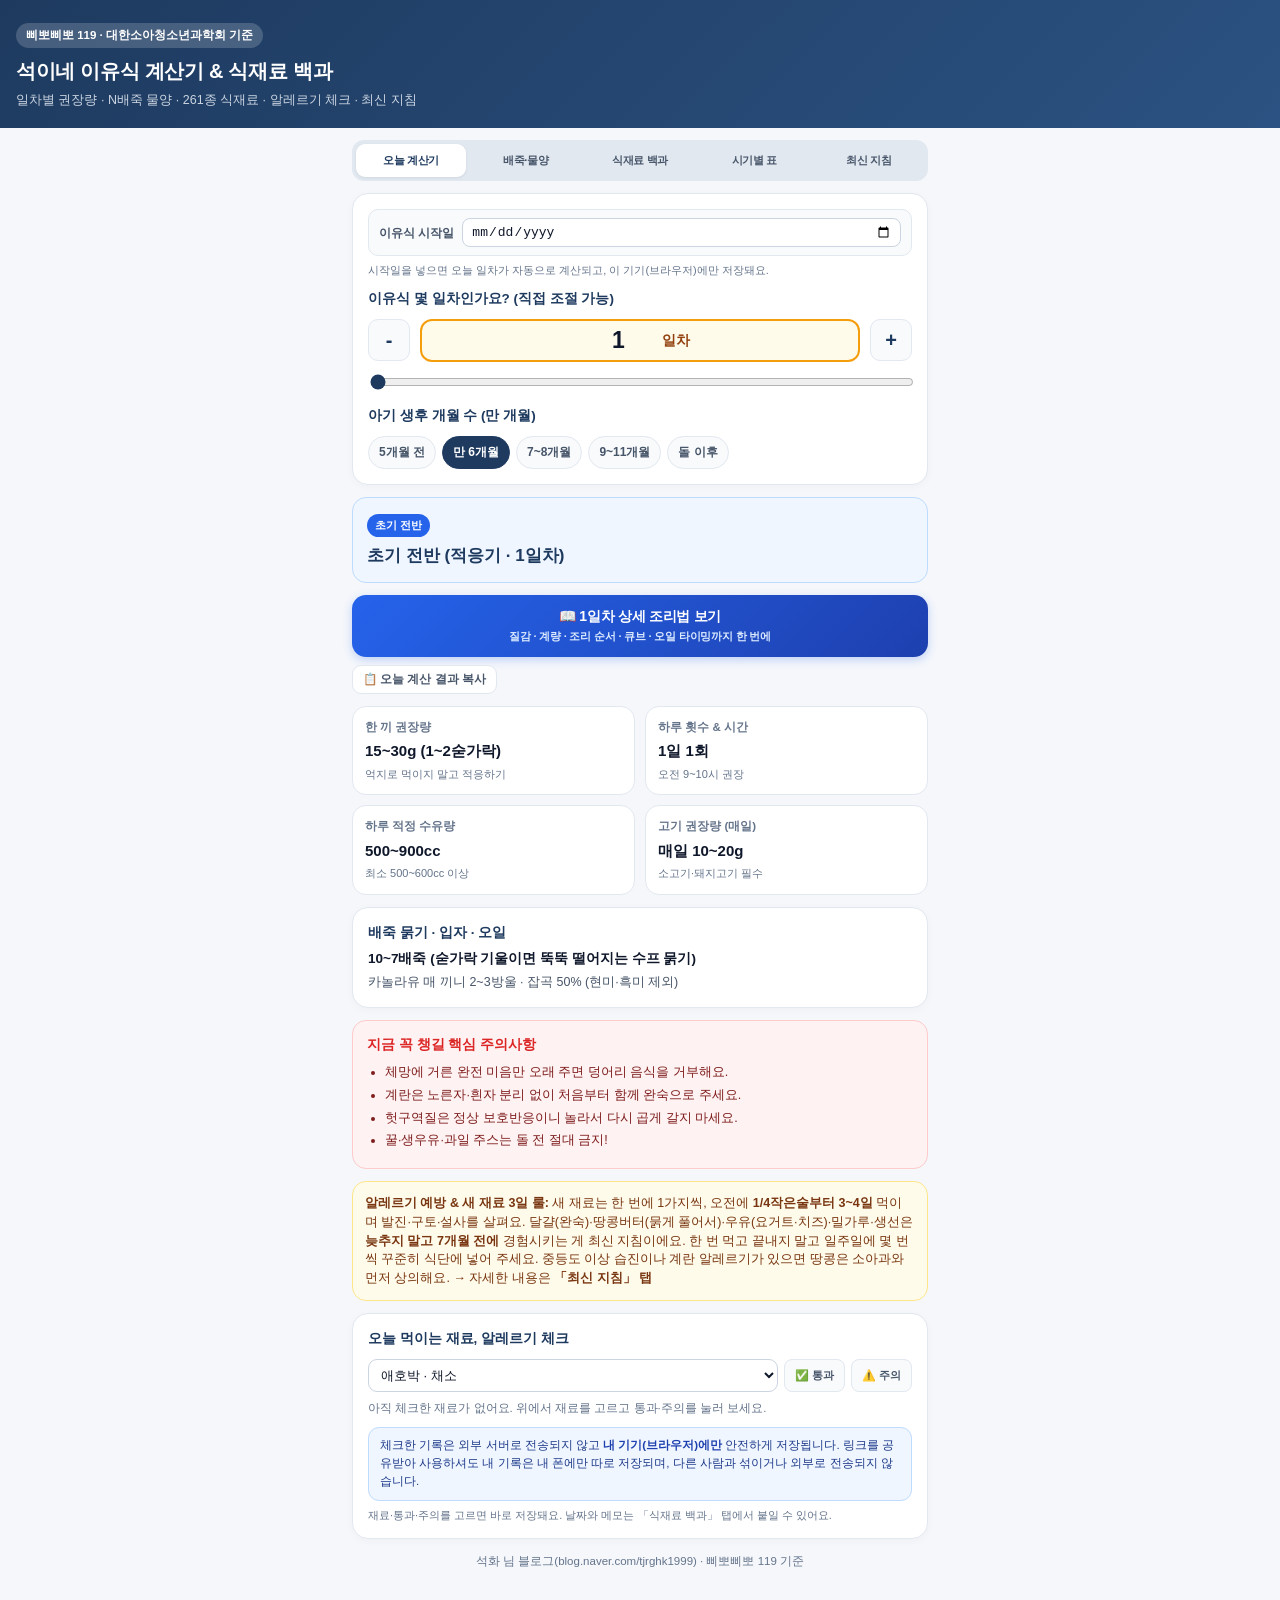
==== commit 7193b344: "fix: 시작일 값이 비정상일 때 일차가 비지 않게 방어, 체크율 1% 미만 표시" ====
--- a/index.html
+++ b/index.html
@@ -395,6 +395,7 @@
   .gt {
     width: 100%;
     border-collapse: collapse;
+    table-layout: fixed;
     font-size: 11.5px;
     line-height: 1.45;
   }
@@ -431,6 +432,376 @@
     color: var(--muted);
     margin-top: 14px;
   }
+  /* ── 텍스트 선택·복사 (모바일 포함) ── */
+  body, .card, .food-item, .food-desc, .stage-card, .gt, .tip-box, .warn-box,
+  .modal-body, .recipe-sec, .recipe-sec p, .recipe-sec li, .recipe-sec td {
+    -webkit-user-select: text;
+    -moz-user-select: text;
+    user-select: text;
+    -webkit-touch-callout: default;
+  }
+  .tab-btn, .pill, .day-btn, .day-chip, .copy-btn, .status-btn, .recipe-open-btn,
+  .modal-close, .link-btn {
+    -webkit-user-select: none;
+    user-select: none;
+    -webkit-touch-callout: none;
+  }
+
+  /* ── 상세 조리법 열기 버튼 ── */
+  .recipe-open-btn {
+    display: block;
+    width: 100%;
+    margin: 0 0 12px;
+    padding: 13px 14px;
+    border: none;
+    border-radius: 14px;
+    background: linear-gradient(135deg, #2563eb 0%, #1e40af 100%);
+    color: #fff;
+    font-size: 14px;
+    font-weight: 800;
+    letter-spacing: -0.3px;
+    box-shadow: 0 3px 10px rgba(37,99,235,0.25);
+    cursor: pointer;
+  }
+  .recipe-open-btn small {
+    display: block;
+    margin-top: 3px;
+    font-size: 11px;
+    font-weight: 600;
+    color: #dbeafe;
+    letter-spacing: -0.2px;
+  }
+
+  /* ── 시기별 표 일차 버튼 ── */
+  .day-chips {
+    display: flex;
+    flex-wrap: wrap;
+    gap: 5px;
+    margin-top: 8px;
+  }
+  .day-chip {
+    border: 1px solid #c7d2fe;
+    background: #eef2ff;
+    color: #3730a3;
+    border-radius: 999px;
+    padding: 5px 10px;
+    font-size: 11.5px;
+    font-weight: 700;
+    cursor: pointer;
+  }
+  .day-chip:active { background: #e0e7ff; }
+
+  /* ── 복사 버튼 ── */
+  .copy-btn {
+    border: 1px solid var(--border);
+    background: #f8fafc;
+    color: #475569;
+    border-radius: 8px;
+    padding: 4px 9px;
+    font-size: 11px;
+    font-weight: 700;
+    cursor: pointer;
+    white-space: nowrap;
+  }
+  .copy-btn:active { background: #eef2f7; }
+
+  /* ── 토스트 ── */
+  #toast {
+    position: fixed;
+    left: 50%;
+    bottom: 26px;
+    transform: translateX(-50%) translateY(16px);
+    background: rgba(15,23,42,0.92);
+    color: #fff;
+    font-size: 12.5px;
+    font-weight: 700;
+    padding: 9px 16px;
+    border-radius: 999px;
+    opacity: 0;
+    pointer-events: none;
+    transition: opacity .18s, transform .18s;
+    z-index: 3000;
+    max-width: 88vw;
+    text-align: center;
+  }
+  #toast.show { opacity: 1; transform: translateX(-50%) translateY(0); }
+
+  /* ── 상세 조리법 모달 ── */
+  .modal-overlay {
+    position: fixed;
+    inset: 0;
+    background: rgba(15,23,42,0.5);
+    display: flex;
+    align-items: flex-end;
+    justify-content: center;
+    z-index: 2000;
+    opacity: 0;
+    transition: opacity .18s;
+  }
+  .modal-overlay.show { opacity: 1; }
+  .modal-overlay.hidden { display: none; }
+  .modal-sheet {
+    width: 100%;
+    max-width: 600px;
+    max-height: 92vh;
+    background: #fff;
+    border-radius: 20px 20px 0 0;
+    display: flex;
+    flex-direction: column;
+    transform: translateY(18px);
+    transition: transform .18s;
+  }
+  .modal-overlay.show .modal-sheet { transform: translateY(0); }
+  .modal-head {
+    position: sticky;
+    top: 0;
+    background: linear-gradient(135deg, #1e3a5f 0%, #2b5282 100%);
+    color: #fff;
+    padding: 14px 15px 12px;
+    border-radius: 20px 20px 0 0;
+  }
+  .modal-head .m-tag {
+    display: inline-block;
+    background: rgba(255,255,255,0.2);
+    border-radius: 999px;
+    padding: 3px 9px;
+    font-size: 10.5px;
+    font-weight: 800;
+    margin-bottom: 6px;
+  }
+  .modal-head h2 {
+    margin: 0;
+    font-size: 16.5px;
+    font-weight: 800;
+    letter-spacing: -0.3px;
+    line-height: 1.35;
+    padding-right: 74px;
+  }
+  .modal-head .m-sub {
+    margin: 5px 0 0;
+    font-size: 11.5px;
+    color: #cbd5e1;
+    line-height: 1.45;
+  }
+  .modal-head-btns {
+    position: absolute;
+    top: 12px;
+    right: 12px;
+    display: flex;
+    gap: 6px;
+  }
+  .modal-head-btns .copy-btn {
+    background: rgba(255,255,255,0.18);
+    border-color: rgba(255,255,255,0.35);
+    color: #fff;
+  }
+  .modal-close {
+    border: none;
+    background: rgba(255,255,255,0.18);
+    color: #fff;
+    width: 30px;
+    height: 30px;
+    border-radius: 50%;
+    font-size: 16px;
+    line-height: 1;
+    cursor: pointer;
+  }
+  .modal-body {
+    overflow-y: auto;
+    -webkit-overflow-scrolling: touch;
+    padding: 13px 14px 28px;
+  }
+  .recipe-sec {
+    border: 1px solid var(--border);
+    border-radius: 13px;
+    padding: 11px 12px;
+    margin-bottom: 10px;
+    background: #fff;
+  }
+  .recipe-sec h4 {
+    margin: 0 0 6px;
+    font-size: 12.5px;
+    font-weight: 800;
+    color: var(--navy);
+    display: flex;
+    align-items: center;
+    gap: 5px;
+  }
+  .recipe-sec .lead {
+    font-size: 12.5px;
+    font-weight: 700;
+    color: #0f172a;
+    margin: 0;
+    line-height: 1.55;
+  }
+  .recipe-sec ol, .recipe-sec ul {
+    margin: 0;
+    padding-left: 18px;
+    font-size: 12.5px;
+    color: #334155;
+    line-height: 1.62;
+  }
+  .recipe-sec li { margin-bottom: 4px; }
+  .recipe-sec li:last-child { margin-bottom: 0; }
+  .amt-table { width: 100%; border-collapse: collapse; font-size: 12px; }
+  .amt-table td {
+    border-bottom: 1px dashed #e2e8f0;
+    padding: 5px 2px;
+    vertical-align: top;
+    color: #334155;
+  }
+  .amt-table tr:last-child td { border-bottom: none; }
+  .amt-table td:first-child { font-weight: 800; color: #0f172a; width: 92px; }
+  .amt-table td:nth-child(2) { font-weight: 700; color: #1d4ed8; width: 92px; }
+  .amt-table td:last-child { font-size: 11.5px; color: #64748b; }
+  .recipe-sec.oil { background: var(--amber-soft); border-color: #fde68a; }
+  .recipe-sec.oil h4 { color: var(--amber); }
+  .recipe-sec.watch { background: var(--green-soft); border-color: #bbf7d0; }
+  .recipe-sec.watch h4 { color: var(--green); }
+  .recipe-sec.caution { background: var(--red-soft); border-color: #fecaca; }
+  .recipe-sec.caution h4 { color: var(--red); }
+
+  /* ── 알레르기 체크 ── */
+  .privacy-note {
+    background: #eff6ff;
+    border: 1px solid #bfdbfe;
+    border-radius: 11px;
+    padding: 9px 11px;
+    font-size: 11.5px;
+    color: #1e3a8a;
+    line-height: 1.55;
+    margin-bottom: 10px;
+  }
+  .privacy-note b { color: #1e40af; }
+  .prog-wrap { margin-bottom: 9px; }
+  .prog-bar {
+    height: 8px;
+    background: #e2e8f0;
+    border-radius: 999px;
+    overflow: hidden;
+    display: flex;
+  }
+  .prog-bar span { display: block; height: 100%; }
+  .prog-bar .p-pass { background: #16a34a; }
+  .prog-bar .p-warn { background: #f59e0b; }
+  .prog-legend {
+    display: flex;
+    flex-wrap: wrap;
+    gap: 8px;
+    margin-top: 7px;
+    font-size: 11.5px;
+    font-weight: 700;
+    color: #475569;
+  }
+  .prog-legend .lg { display: flex; align-items: center; gap: 4px; }
+  .prog-legend i { width: 8px; height: 8px; border-radius: 50%; display: inline-block; }
+  .prog-legend .i-pass { background: #16a34a; }
+  .prog-legend .i-warn { background: #f59e0b; }
+  .prog-legend .i-none { background: #cbd5e1; }
+  .prog-pct {
+    font-size: 12px;
+    font-weight: 800;
+    color: var(--navy);
+    margin-bottom: 5px;
+  }
+  .food-item .food-allergy {
+    display: flex;
+    align-items: center;
+    flex-wrap: wrap;
+    gap: 5px;
+    margin-top: 7px;
+    padding-top: 7px;
+    border-top: 1px dashed #e2e8f0;
+  }
+  .status-btn {
+    border: 1px solid var(--border);
+    background: #f8fafc;
+    color: #64748b;
+    border-radius: 999px;
+    padding: 4px 9px;
+    font-size: 11px;
+    font-weight: 700;
+    cursor: pointer;
+  }
+  .status-btn.on-pass { background: #dcfce7; border-color: #86efac; color: #15803d; }
+  .status-btn.on-warn { background: #fef3c7; border-color: #fcd34d; color: #b45309; }
+  .status-btn.on-none { background: #eef2f7; border-color: #cbd5e1; color: #334155; }
+  .food-meta {
+    font-size: 10.5px;
+    color: #64748b;
+    margin-left: auto;
+  }
+  .food-meta-edit {
+    margin-top: 6px;
+    display: flex;
+    gap: 5px;
+    flex-wrap: wrap;
+    width: 100%;
+  }
+  .food-meta-edit input[type="date"] {
+    border: 1px solid #cbd5e1;
+    border-radius: 7px;
+    padding: 3px 6px;
+    font-size: 11.5px;
+    max-width: 132px;
+  }
+  .food-meta-edit input[type="text"] {
+    flex: 1;
+    min-width: 110px;
+    border: 1px solid #cbd5e1;
+    border-radius: 7px;
+    padding: 3px 7px;
+    font-size: 11.5px;
+  }
+  .quick-row {
+    display: flex;
+    gap: 6px;
+    align-items: center;
+    margin-bottom: 8px;
+  }
+  .quick-row select {
+    flex: 1;
+    min-width: 0;
+    border: 1px solid #cbd5e1;
+    border-radius: 9px;
+    padding: 7px 8px;
+    font-size: 13px;
+    background: #fff;
+    color: var(--text);
+  }
+  .recent-list { display: flex; flex-wrap: wrap; gap: 5px; }
+  .recent-chip {
+    border-radius: 999px;
+    padding: 4px 9px;
+    font-size: 11px;
+    font-weight: 700;
+    border: 1px solid var(--border);
+    background: #f8fafc;
+    color: #475569;
+    cursor: pointer;
+  }
+  .recent-chip.pass { background: #dcfce7; border-color: #86efac; color: #15803d; }
+  .recent-chip.warn { background: #fef3c7; border-color: #fcd34d; color: #b45309; }
+  .btn-row { display: flex; gap: 6px; flex-wrap: wrap; margin-top: 9px; }
+  .link-btn {
+    border: 1px solid var(--border);
+    background: #fff;
+    color: #475569;
+    border-radius: 9px;
+    padding: 6px 10px;
+    font-size: 11.5px;
+    font-weight: 700;
+    cursor: pointer;
+  }
+  .link-btn:active { background: #f1f5f9; }
+  .link-btn.danger { color: #b91c1c; border-color: #fecaca; }
+
+  @media (max-width: 360px) {
+    .tab-btn { font-size: 10px; letter-spacing: -0.6px; }
+    .amt-table td:first-child { width: 78px; }
+    .amt-table td:nth-child(2) { width: 78px; }
+    .modal-head h2 { font-size: 15.5px; padding-right: 64px; }
+  }
 </style>
 </head>
 <body>
@@ -438,7 +809,7 @@
 <div class="header">
   <div class="badge">삐뽀삐뽀 119 · 대한소아청소년과학회 기준</div>
   <h1>석이네 이유식 계산기 &amp; 식재료 백과</h1>
-  <p>일차별 권장량 · N배죽 물양 · <span id="foodTotal">261</span>종 식재료 · 소아과 최신 지침까지 한 번에</p>
+  <p>일차별 권장량 · N배죽 물양 · <span id="foodTotal">261</span>종 식재료 · 알레르기 체크 · 최신 지침</p>
 </div>
 
 <div class="container">
@@ -457,17 +828,18 @@
         <label for="startDate">이유식 시작일</label>
         <input type="date" id="startDate" onchange="calcFromStartDate()" />
       </div>
+      <div style="font-size:11px; color:#64748b; margin:-6px 0 10px;">시작일을 넣으면 오늘 일차가 자동으로 계산되고, 이 기기(브라우저)에만 저장돼요.</div>
 
       <div class="sec-title">이유식 몇 일차인가요? (직접 조절 가능)</div>
       <div class="day-row">
         <button class="day-btn" onclick="changeDay(-1)">-</button>
         <div class="day-input-wrap">
-          <input type="number" id="dayInput" value="11" min="1" max="365" oninput="render()" />
+          <input type="number" id="dayInput" value="1" min="1" max="365" oninput="render()" />
           <span>일차</span>
         </div>
         <button class="day-btn" onclick="changeDay(1)">+</button>
       </div>
-      <input type="range" id="dayRange" min="1" max="200" value="11" oninput="syncRange(this.value)" />
+      <input type="range" id="dayRange" min="1" max="200" value="1" oninput="syncRange(this.value)" />
 
       <div class="sec-title" style="margin-top:4px;">아기 생후 개월 수 (만 개월)</div>
       <div class="pills" id="monthPills">
@@ -481,7 +853,15 @@
 
     <div class="stage-banner">
       <div class="tag" id="stageTag">초기 전반</div>
-      <h2 id="stageTitle">초기 전반 (적응기 · 11일차)</h2>
+      <h2 id="stageTitle">초기 전반 (적응기 · 1일차)</h2>
+    </div>
+
+    <button class="recipe-open-btn" onclick="openRecipe(currentDay())">
+      📖 <span id="recipeOpenLabel">1일차 상세 조리법</span> 보기
+      <small>질감 · 계량 · 조리 순서 · 큐브 · 오일 타이밍까지 한 번에</small>
+    </button>
+    <div class="btn-row" style="margin:-4px 0 12px;">
+      <button class="link-btn" onclick="copyToday()">📋 오늘 계산 결과 복사</button>
     </div>
 
     <div class="grid-2">
@@ -520,6 +900,20 @@
 
     <div class="tip-box">
       <strong>알레르기 예방 &amp; 새 재료 3일 룰:</strong> 새 재료는 한 번에 1가지씩, 오전에 <strong>1/4작은술부터 3~4일</strong> 먹이며 발진·구토·설사를 살펴요. 달걀(완숙)·땅콩버터(묽게 풀어서)·우유(요거트·치즈)·밀가루·생선은 <strong>늦추지 말고 7개월 전에</strong> 경험시키는 게 최신 지침이에요. 한 번 먹고 끝내지 말고 일주일에 몇 번씩 꾸준히 식단에 넣어 주세요. 중등도 이상 습진이나 계란 알레르기가 있으면 땅콩은 소아과와 먼저 상의해요. → 자세한 내용은 <strong>「최신 지침」 탭</strong>
+    </div>
+
+    <div class="card">
+      <div class="sec-title">오늘 먹이는 재료, 알레르기 체크</div>
+      <div class="quick-row">
+        <select id="quickFood" aria-label="재료 선택"></select>
+        <button class="copy-btn" style="padding:8px 10px;" onclick="quickSet('pass')">✅ 통과</button>
+        <button class="copy-btn" style="padding:8px 10px;" onclick="quickSet('warn')">⚠️ 주의</button>
+      </div>
+      <div class="recent-list" id="recentList"></div>
+      <div class="privacy-note" style="margin:10px 0 0;">
+        체크한 기록은 외부 서버로 전송되지 않고 <b>내 기기(브라우저)에만</b> 안전하게 저장됩니다. 링크를 공유받아 사용하셔도 내 기록은 내 폰에만 따로 저장되며, 다른 사람과 섞이거나 외부로 전송되지 않습니다.
+      </div>
+      <div style="font-size:11px; color:#64748b; margin-top:6px;">재료·통과·주의를 고르면 바로 저장돼요. 날짜와 메모는 「식재료 백과」 탭에서 붙일 수 있어요.</div>
     </div>
   </div>
 
@@ -601,8 +995,25 @@
   <!-- TAB 3: 식재료 백과 -->
   <div id="tab-food" class="hidden">
     <div class="card">
+      <div class="sec-title">알레르기 체크 진행률</div>
+      <div class="prog-pct" id="progPct"></div>
+      <div class="prog-wrap">
+        <div class="prog-bar" id="progBar"></div>
+        <div class="prog-legend" id="progLegend"></div>
+      </div>
+      <div class="privacy-note">
+        체크한 기록은 외부 서버로 전송되지 않고 <b>내 기기(브라우저)에만</b> 안전하게 저장됩니다. 링크를 공유받아 사용하셔도 내 기록은 내 폰에만 따로 저장되며, 다른 사람과 섞이거나 외부로 전송되지 않습니다.
+      </div>
+      <div class="btn-row">
+        <button class="link-btn" onclick="exportAllergy()">기록 JSON 내보내기</button>
+        <button class="link-btn" onclick="document.getElementById('importFile').click()">불러오기</button>
+        <input type="file" id="importFile" accept=".json,application/json" class="hidden" onchange="importAllergy(this)" />
+        <button class="link-btn danger" onclick="resetAllergy()">전체 초기화</button>
+      </div>
+    </div>
+    <div class="card">
       <input type="text" class="search-input" id="foodSearch" placeholder="재료 검색 (예: 콜리플라워, 소고기, 시금치, 꿀, 두부)" oninput="renderFoods()" />
-      <div class="pills" id="catPills" style="margin-bottom:8px;">
+      <div class="pills" id="catPills" style="margin-bottom:6px;">
         <button class="pill active" onclick="setCat('전체', this)">전체</button>
         <button class="pill" onclick="setCat('채소', this)">채소</button>
         <button class="pill" onclick="setCat('고기·생선', this)">고기·생선</button>
@@ -611,6 +1022,12 @@
         <button class="pill" onclick="setCat('유제품·계란', this)">유제품·계란</button>
         <button class="pill" onclick="setCat('해조·기름', this)">해조·기름</button>
         <button class="pill" onclick="setCat('주의·금지', this)">⚠️ 주의·금지</button>
+      </div>
+      <div class="pills" id="statusPills" style="margin-bottom:8px;">
+        <button class="pill active" onclick="setStatus('전체', this)">알레르기 전체</button>
+        <button class="pill" onclick="setStatus('pass', this)">✅ 통과만</button>
+        <button class="pill" onclick="setStatus('warn', this)">⚠️ 주의만</button>
+        <button class="pill" onclick="setStatus('none', this)">미시도만</button>
       </div>
       <div class="food-count" id="foodCount"></div>
       <div id="foodList"></div>
@@ -627,6 +1044,13 @@
         <p><strong>수유:</strong> 하루 500~900cc (최소 500~600cc 이상)</p>
         <p><strong>물:</strong> 모유·분유로 충분해요. 이유식을 시작했으니 식후에 끓여 식힌 물 몇 모금부터</p>
         <p><strong>단계:</strong> 쌀미음 → 소고기 10~20g 매일 → 잎채소 순서로 하나씩</p>
+        <div class="day-chips">
+          <button class="day-chip" onclick="openRecipe(1)">1일차</button>
+          <button class="day-chip" onclick="openRecipe(4)">4일차</button>
+          <button class="day-chip" onclick="openRecipe(8)">8일차</button>
+          <button class="day-chip" onclick="openRecipe(14)">14일차</button>
+          <button class="copy-btn" onclick="copyStage(0)">복사</button>
+        </div>
       </div>
       <div class="stage-card">
         <h4>2. 초기 후반 (15~30일차 · 만 6개월)</h4>
@@ -635,6 +1059,12 @@
         <p><strong>포인트:</strong> 계란 노른자+흰자 완숙 함께 시작, 카놀라유 첨가</p>
         <p><strong>물:</strong> 하루 120ml 이내로 몇 모금씩 · 수유량은 그대로 유지</p>
         <p><strong>알레르기:</strong> 계란·밀가루·땅콩버터·생선을 이 무렵 소량씩 시작 (오전에 3~4일 관찰)</p>
+        <div class="day-chips">
+          <button class="day-chip" onclick="openRecipe(15)">15일차</button>
+          <button class="day-chip" onclick="openRecipe(22)">22일차</button>
+          <button class="day-chip" onclick="openRecipe(30)">30일차</button>
+          <button class="copy-btn" onclick="copyStage(1)">복사</button>
+        </div>
       </div>
       <div class="stage-card">
         <h4>3. 중기 (31~90일차 · 만 7~8개월)</h4>
@@ -643,6 +1073,14 @@
         <p><strong>포인트:</strong> 핑거푸드 골든타임! 고기 매일 10~20g</p>
         <p><strong>물:</strong> 하루 120~240ml · 컵·빨대컵 연습 시작 (AAP 6~12개월 기준)</p>
         <p><strong>질감:</strong> 8개월엔 손으로 집어먹기 · 새 음식 거부하면 8~10번 다시 권하기</p>
+        <div class="day-chips">
+          <button class="day-chip" onclick="openRecipe(31)">31일차</button>
+          <button class="day-chip" onclick="openRecipe(46)">46일차</button>
+          <button class="day-chip" onclick="openRecipe(61)">61일차</button>
+          <button class="day-chip" onclick="openRecipe(76)">76일차</button>
+          <button class="day-chip" onclick="openRecipe(90)">90일차</button>
+          <button class="copy-btn" onclick="copyStage(2)">복사</button>
+        </div>
       </div>
       <div class="stage-card">
         <h4>4. 후기 (91~180일차 · 만 9~11개월)</h4>
@@ -651,6 +1089,13 @@
         <p><strong>포인트:</strong> 고기 매일 20~30g, 숟가락 쥐여주기 &amp; 밥·반찬 분리</p>
         <p><strong>물:</strong> 하루 120~240ml · 끼니마다 곁들여 주기</p>
         <p><strong>질감:</strong> <u>10개월까지는 덩어리·단단한 음식을 꼭 시작</u> — 늦으면 씹고 삼키는 데 문제가 생길 수 있어요</p>
+        <div class="day-chips">
+          <button class="day-chip" onclick="openRecipe(91)">91일차</button>
+          <button class="day-chip" onclick="openRecipe(121)">121일차</button>
+          <button class="day-chip" onclick="openRecipe(151)">151일차</button>
+          <button class="day-chip" onclick="openRecipe(180)">180일차</button>
+          <button class="copy-btn" onclick="copyStage(3)">복사</button>
+        </div>
       </div>
       <div class="stage-card" style="margin-bottom:0;">
         <h4>5. 완료기 (181일차~ · 만 12~18개월)</h4>
@@ -658,6 +1103,12 @@
         <p><strong>묽기:</strong> 2배죽 진밥 → 어른 밥 (7~10mm)</p>
         <p><strong>포인트:</strong> 생우유·꿀 전환 가능, 두 돌까지 무염 식단 유지</p>
         <p><strong>물·우유:</strong> 생우유 하루 400~500ml · 물 240~950ml (AAP 1~2세) · 우유가 물을 대신하지 않아요</p>
+        <div class="day-chips">
+          <button class="day-chip" onclick="openRecipe(181)">181일차</button>
+          <button class="day-chip" onclick="openRecipe(271)">271일차</button>
+          <button class="day-chip" onclick="openRecipe(365)">365일차</button>
+          <button class="copy-btn" onclick="copyStage(4)">복사</button>
+        </div>
       </div>
     </div>
     <div class="tip-box">
@@ -741,7 +1192,7 @@
       <h3>4. 돌 전에 절대 안 되는 것</h3>
       <p class="g-sub">많이 놓치는 것만 모았어요</p>
       <table class="gt">
-        <tr><th style="width:78px;">항목</th><th>이유</th></tr>
+        <tr><th style="width:108px;">항목</th><th>이유</th></tr>
         <tr><td>꿀</td><td>영아 보툴리누스 중독. 100℃로 끓여도 포자가 죽지 않아 <b>가열한 꿀도 안 돼요</b>. 꿀이 든 과자·약과·카스텔라도 금지(식약처).</td></tr>
         <tr><td>생우유</td><td>주 음료로 주면 위장 출혈·철결핍 빈혈. 돌 이후 하루 400~500ml부터.</td></tr>
         <tr><td>과일주스</td><td>12개월 미만 금지(AAP). 섬유질 없이 당만 남아 충치·비만·변비를 불러요. 12~36개월도 하루 120ml 이하를 컵으로.</td></tr>
@@ -759,7 +1210,7 @@
       <h3>5. 물 · 끼니 횟수 · 질감</h3>
       <p class="g-sub">질병관리청 국가건강정보포털(2026-05-12 개정) 기준 · 물은 AAP 6~12개월 기준</p>
       <table class="gt">
-        <tr><th style="width:64px;">구분</th><th>6~8개월</th><th>9~11개월</th><th>12~23개월</th></tr>
+        <tr><th style="width:96px;">구분</th><th>6~8개월</th><th>9~11개월</th><th>12~23개월</th></tr>
         <tr><td>이유식 횟수</td><td>2~3회</td><td>3~4회</td><td>3~4회</td></tr>
         <tr><td>한 끼 양</td><td>2~3숟가락 → 250ml컵 반</td><td>250ml컵 반</td><td>250ml컵 3/4</td></tr>
         <tr><td>질감</td><td>데쳐 거르거나 으깬 반고형식 · 8개월엔 손으로 집어먹기</td><td>잘게 썬 덩어리 · 진밥</td><td>가족이 먹는 음식</td></tr>
@@ -801,6 +1252,23 @@
       <p class="g-sub" style="margin-top:10px; margin-bottom:0;">아이마다 성장과 알레르기 병력이 달라요. 이 화면은 참고용이고, 판단이 필요한 부분은 소아청소년과 선생님과 상의하세요.</p>
     </div>
   </div>
+
+<!-- 상세 조리법 모달 -->
+<div class="modal-overlay hidden" id="recipeModal">
+  <div class="modal-sheet" role="dialog" aria-modal="true" aria-labelledby="mTitle">
+    <div class="modal-head" style="position:relative;">
+      <div class="modal-head-btns">
+        <button class="copy-btn" onclick="copyRecipe()">복사</button>
+        <button class="modal-close" onclick="closeRecipe()" aria-label="닫기">✕</button>
+      </div>
+      <span class="m-tag" id="mTag"></span>
+      <h2 id="mTitle"></h2>
+      <p class="m-sub" id="mSub"></p>
+    </div>
+    <div class="modal-body" id="mBody"></div>
+  </div>
+</div>
+<div id="toast"></div>
 
   <div class="footer">석화 님 블로그(blog.naver.com/tjrghk1999) · 삐뽀삐뽀 119 기준</div>
 </div>
@@ -1080,6 +1548,1083 @@
   { name: "매실청·매실액", cat: "주의·금지", when: "돌 전 금지", cls: "b-ban", desc: "돌 전 금지 · 설탕에 절인 청이라 당이 매우 높고, 덜 익은 매실은 독성분이 있어요. 돌 이후에도 물에 아주 연하게 타서 맛 정도만 내고, 매실 열매 자체는 주지 마세요." },
 ];
 
+/* ══════════════════════════════════════════════════════════════
+   v3 추가 기능
+   1) 일차별 상세 조리법 모달 (초기·중기·후기·완료기)
+   2) 음식별 알레르기 통과 체크 — localStorage 전용 저장
+   3) 원클릭 복사
+   ══════════════════════════════════════════════════════════════ */
+
+/* ── 1. 일차별 상세 조리법 데이터 ───────────────────────────── */
+const RECIPES = [
+  {
+    from: 1, to: 3, stage: '초기 전반',
+    name: '첫 미음 (쌀미음)',
+    texture: '10배미음 · 체에 거른 완전 미음. 숟가락을 기울이면 뚝뚝 떨어지는 수프 농도이고 입자는 없어요.',
+    amounts: [
+      ['불린 쌀', '10g', '생쌀 8g · 씻어 30분~1시간 불린 뒤 물기 빼고 계량'],
+      ['물', '100ml', '쌀 무게의 10배(10배미음)'],
+      ['카놀라유', '2~3방울', '약 0.5cc · 데운 뒤 먹이기 직전'],
+      ['한 끼 양', '15~30g', '1~2숟가락 · 하루 1회']
+    ],
+    yieldNote: '위 양을 끓이면 약 70~80g이에요. 15~20g씩 나눠 3~4일치로 얼려요.',
+    steps: [
+      '쌀은 씻어 30분~1시간 불리고 체에 밭쳐 물기를 빼요.',
+      '냄비에 불린 쌀 10g과 물 100ml를 넣고 센 불에 올려요.',
+      '끓기 시작하면 약불로 줄이고 15~20분, 나무주걱으로 바닥을 긁어가며 저어요.',
+      '불을 끄고 5분 뜸을 들인 뒤 고운 체에 부어 주걱으로 눌러 걸러요.',
+      '되직하면 끓여 식힌 물을 1숟가락씩 넣어 농도를 맞춰요.',
+      '그릇에 덜어 40℃쯤으로 식힌 뒤 카놀라유를 넣고 먹여요.'
+    ],
+    keep: [
+      '15~20g씩 큐브에 담고 뚜껑을 덮어 식힌 뒤 냉동해요. 냉동은 1주 안에 먹여요.',
+      '해동은 전날 밤 냉장고로 옮기거나 중탕으로 해요. 상온 해동은 피해요.',
+      '전자레인지는 10초씩 끊어 중간에 저어요. 위아래 온도 차가 생기지 않게요.',
+      '먹이기 전 74℃ 이상으로 충분히 데운 뒤 40℃쯤으로 식혀요. 한 번 데운 것은 다시 데우지 말고 남기지 않아요.'
+    ],
+    oil: '첫날부터 넣어도 돼요. 하루 2.5cc(작은술 반)를 기준으로 한 끼에 나눠 넣고, 미음을 데워 40℃쯤 됐을 때 먹이기 직전에 넣어요. 넣은 뒤 다시 끓이면 산화되니 불을 끈 상태에서 넣어요.',
+    feed: [
+      '이유식은 오전 9~10시, 아기가 깬 뒤 컨디션이 좋을 때 줘요.',
+      '이유식 직후 분유·모유로 보충 수유해서 한 끼를 마무리해요.',
+      '하루 수유량은 500~900cc를 유지해요. 이유식을 먹는다고 수유를 줄이지 않아요.'
+    ],
+    watch: [
+      '첫날은 1작은술부터. 같은 재료로 3일 먹이며 입 주변 발진·구토·설사·변 상태를 봐요.',
+      '숟가락은 혀 위에 올리고 아기가 삼킬 때까지 기다려요. 입에 밀어 넣지 않아요.'
+    ],
+    caution: [
+      '꿀·생우유·소금·설탕은 돌 전 금지예요.',
+      '체에 거른 미음만 오래 주면 덩어리 음식을 거부할 수 있어요. 잘 먹으면 2주 안에 7배죽으로 올려요.',
+      '4개월 전에는 어떤 음식도 주지 않아요. 만 6개월(180일) 전후에 시작해요.'
+    ]
+  },
+  {
+    from: 4, to: 7, stage: '초기 전반',
+    name: '소고기 미음 (철분 시작)',
+    texture: '10~8배미음 · 체에 거른 미음에 곱게 다진 소고기를 섞은 농도예요.',
+    amounts: [
+      ['불린 쌀', '10~12g', '생쌀 8~10g'],
+      ['물', '100~120ml', '10~8배미음'],
+      ['소고기', '5~10g', '안심·우둔 · 기름·힘줄 제거'],
+      ['카놀라유', '2~3방울', '먹이기 직전'],
+      ['한 끼 양', '20~30g', '하루 1회']
+    ],
+    yieldNote: '고기를 넣으면 미음이 되직해져요. 물을 10ml 더 넣고 농도를 맞춰요.',
+    steps: [
+      '소고기는 찬물에 20~30분 담가 핏물을 빼고 기름·힘줄을 도려내요.',
+      '끓는 물에 넣고 20분 이상 푹 삶아요. 가운데를 갈라 속까지 회색으로 익었는지 확인해요.',
+      '건져서 곱게 다지고, 다진 뒤 체에 한 번 더 눌러 거르면 더 부드러워요.',
+      '쌀과 물을 센 불에 올려 끓으면 약불로 줄이고 15~20분 저어가며 끓여요.',
+      '체에 걸러 미음을 만들고 다진 소고기를 넣어 2~3분 더 끓여요.',
+      '40℃쯤 식힌 뒤 카놀라유를 넣어 먹여요.'
+    ],
+    keep: [
+      '미음은 20g씩, 다진 소고기는 5~10g씩 따로 큐브로 얼려요. 먹일 때 함께 데워요.',
+      '고기 삶은 물은 거품과 기름을 걷고 체에 걸러 미음 물로 써도 돼요. 다만 고기 자체도 꼭 다져서 먹여요.',
+      '냉동은 1주, 냉장은 24시간 안에 먹여요.',
+      '74℃ 이상으로 충분히 데운 뒤 40℃로 식혀요.'
+    ],
+    oil: '하루 2.5cc 기준이에요. 미음을 데워 40℃쯤 됐을 때 먹이기 직전에 넣어요. 고기 비린 맛이 걱정되면 오일에 살짝 섞어 넣어도 돼요.',
+    feed: [
+      '하루 1회, 오전 9~10시에 줘요.',
+      '이유식 직후 보충 수유로 한 끼를 마무리해요.',
+      '하루 수유량은 500~900cc를 유지해요.'
+    ],
+    watch: [
+      '철분은 이유식 초기부터 매일 필요해요. 소고기는 매일 5~10g씩 넣어요.',
+      '변이 검붉게 변할 수 있어요. 고기 색 때문이니 놀라지 말고, 설사나 점액이 섞이면 하루 쉬어요.',
+      '새 채소를 함께 넣을 땐 한 번에 한 가지씩만 넣어요.'
+    ],
+    caution: [
+      '고기 육수만 먹이면 철분이 부족해요. 삶은 고기를 다져서 먹여요.',
+      '덜 익은 고기는 살모넬라·리스테리아 위험이 있어 속까지 완전히 익혀요.'
+    ]
+  },
+  {
+    from: 8, to: 14, stage: '초기 전반',
+    name: '소고기 + 채소 미음',
+    texture: '10~8배미음 · 채소는 곱게 다져 넣어 아주 작은 입자가 살짝 남는 정도예요.',
+    amounts: [
+      ['불린 쌀', '15g', '생쌀 12g'],
+      ['물', '120~150ml', '10~8배미음'],
+      ['소고기', '10g', '곱게 다져서'],
+      ['채소', '5~10g', '한 가지 · 잎 30초~1분, 뿌리 5~10분 데치기'],
+      ['카놀라유', '3방울', '먹이기 직전'],
+      ['한 끼 양', '30~60g', '하루 1회']
+    ],
+    yieldNote: '약 90~100g이 나와요. 20~25g씩 4큐브로 나눠요.',
+    steps: [
+      '채소는 껍질·씨·심지를 제거하고 연한 부분만 골라요.',
+      '끓는 물에 데쳐요. 잎채소는 30초~1분, 뿌리채소는 5~10분이에요.',
+      '데친 물은 버리고 곱게 다져요.',
+      '쌀과 물로 미음을 끓이고(끓으면 약불 15~20분) 체에 걸러요.',
+      '다진 소고기를 넣어 2~3분, 다진 채소를 넣어 2~3분 더 끓여요.',
+      '40℃로 식힌 뒤 카놀라유를 넣어요.'
+    ],
+    keep: [
+      '채소 퓌레는 10~15g씩 따로 얼리면 새 채소를 바꿔 끼우기 쉬워요.',
+      '냉동은 1주, 냉장은 24시간 안에 먹여요.',
+      '74℃ 이상 데운 뒤 40℃로 식혀요.'
+    ],
+    oil: '하루 2.5cc 기준이에요. 데운 미음에 먹이기 직전에 넣어요.',
+    feed: [
+      '하루 1회, 오전에 줘요.',
+      '이유식 후 보충 수유, 하루 수유량 500~900cc를 유지해요.'
+    ],
+    watch: [
+      '새 채소는 3일 간격으로 하나씩, 오전에 줘요.',
+      '색깔 순서(흰색 → 초록 → 주황)로 가면 변·가스 반응을 가려내기 쉬워요.',
+      '첫날은 1작은술부터 시작해 양을 늘려요.'
+    ],
+    caution: [
+      '잎채소 데친 물은 질산염이 우러나니 버려요. 그 물로 미음을 끓이지 않아요.',
+      '시금치·당근·배추처럼 질산염이 많은 채소는 만 6개월 전엔 주지 않아요.'
+    ]
+  },
+  {
+    from: 15, to: 21, stage: '초기 후반',
+    name: '7배죽 + 계란 첫 경험',
+    texture: '7배죽 · 믹서에 대충 갈거나 굵은 체로 걸러 살짝 입자가 남는 농도예요.',
+    amounts: [
+      ['불린 쌀', '20g', '잡곡 20%까지 섞어도 돼요(현미·흑미 제외)'],
+      ['물', '140ml', '7배죽'],
+      ['소고기', '10~15g', '다져서'],
+      ['채소', '10g', '한 가지'],
+      ['계란', '1/4개', '12분 완숙 · 노른자+흰자 함께'],
+      ['카놀라유', '2~3방울', '먹이기 직전'],
+      ['한 끼 양', '45~70g', '1일 1~2회']
+    ],
+    yieldNote: '약 120g이 나와요. 40~50g씩 3큐브로 나눠요.',
+    steps: [
+      '쌀 20g에 잡곡을 20%까지 섞어 1시간 불려요.',
+      '물 140ml로 끓이고 약불에서 20분 저어가며 끓여요.',
+      '소고기는 삶아 다지고, 채소는 데쳐 다져요.',
+      '계란은 끓는 물에 12분 삶아 완숙으로 익혀 1/4개를 으깨요. 첫날은 1/4작은술부터요.',
+      '죽에 고기·채소를 넣어 3분 더 끓이고, 계란은 그릇에 덜어 올려요.',
+      '40℃로 식힌 뒤 카놀라유를 넣어요.'
+    ],
+    keep: [
+      '계란은 그때그때 삶아요. 삶은 계란은 냉장 2일 안에 쓰고, 으깬 계란을 얼리지는 않아요.',
+      '죽은 40~50g씩 큐브로 얼려 1주 안에 먹여요.',
+      '74℃ 이상 데운 뒤 40℃로 식혀요.'
+    ],
+    oil: '하루 2.5cc 기준이에요. 7배죽으로 넘어가면 이유식 100g당 5cc를 기준으로 조금씩 늘려도 돼요. 데운 뒤 먹이기 직전에 넣어요.',
+    feed: [
+      '1일 1~2회로 늘려요. 오전 9~10시, 오후 5시예요.',
+      '수유량은 500~900cc를 유지하고, 이유식 직후 보충 수유를 해요.'
+    ],
+    watch: [
+      '계란은 첫날 1/4작은술부터. 48시간 살펴보고 이상이 없으면 1/4개까지 늘려요.',
+      '중등도 이상 습진이나 계란 알레르기가 있으면 소아과와 먼저 상의해요.',
+      '미음보다 입자가 있어 헛구역질할 수 있어요. 정상 보호반응이니 다시 곱게 갈지 말고 천천히 다시 권해요.'
+    ],
+    caution: [
+      '계란 노른자와 흰자를 나누지 말고 처음부터 완숙으로 함께 줘요.',
+      '꿀·생우유·소금 간은 계속 금지예요.'
+    ]
+  },
+  {
+    from: 22, to: 30, stage: '초기 후반',
+    name: '5~7배죽 · 알레르기 식품 도입',
+    texture: '5~7배죽 · 절구로 으깨거나 칼로 다져 2~3mm 입자가 느껴지는 정도예요.',
+    amounts: [
+      ['불린 쌀', '25g', '잡곡 30%까지'],
+      ['물', '150ml', '6배 정도'],
+      ['소고기', '15g', '다져서'],
+      ['채소', '2종 각 10g', '데쳐 다져서'],
+      ['알레르기 식품', '1가지', '하루 하나만 · 밀가루·땅콩버터·생선·요거트 중'],
+      ['카놀라유', '2~3방울', '먹이기 직전'],
+      ['한 끼 양', '70~80g', '1일 1~2회']
+    ],
+    yieldNote: '약 140g이 나와요. 70g씩 2큐브로 나눠요.',
+    steps: [
+      '쌀+물을 끓이고 약불에서 15~20분 저어가며 6배죽을 만들어요.',
+      '소고기는 삶아 다지고, 채소는 각각 데쳐 다져요.',
+      '알레르기 식품을 한 가지 준비해요. 밀가루는 수제 소면 1~2cm 토막을 10분 삶아 잘게, 땅콩버터는 뜨거운 물이나 이미 먹던 죽에 1/4작은술 묽게 풀어서, 흰살생선(대구·가자미)은 5g 쪄서 가시를 빼고, 요거트는 플레인 1/2작은술이에요.',
+      '그릇에 죽을 깔고 고기·채소를 토핑처럼 올려요.',
+      '새 알레르기 식품은 맨 처음 1/4작은술만 따로 먹여요.',
+      '40℃로 식힌 뒤 카놀라유를 넣어요.'
+    ],
+    keep: [
+      '재료를 따로 조리해 각각 큐브로 얼리면 조합을 바꾸기 쉬워요.',
+      '생선은 조리한 뒤 바로 얼리고 1주 안에 먹여요.',
+      '74℃ 이상 데운 뒤 40℃로 식혀요.'
+    ],
+    oil: '하루 2.5~3.5cc로 조금씩 늘려요(이유식 100g당 5cc 기준). 데운 뒤 먹이기 직전에 넣어요.',
+    feed: [
+      '1일 1~2회. 잘 먹으면 2회로 자리를 잡아요.',
+      '수유량은 500~900cc를 유지해요.'
+    ],
+    watch: [
+      '새 알레르기 식품은 하루에 하나만, 오전에 줘요. 3~4일(질병관리청 3~7일) 반응을 보고 양을 늘려요.',
+      '한 번 먹고 끝내지 말고 일주일에 2~3번씩 꾸준히 식단에 넣어야 예방 효과가 유지돼요.',
+      '입술 붓기·두드러기·반복 구토·쌕쌕거림이 있으면 바로 병원에 가요.'
+    ],
+    caution: [
+      '통땅콩·덩어리 땅콩버터·통견과류는 질식 위험으로 금지예요.',
+      '생우유를 음료로 주는 건 돌 이후예요. 요거트·치즈 같은 가공 유제품만 이유식에 써요.'
+    ]
+  },
+  {
+    from: 31, to: 45, stage: '중기',
+    name: '중기 첫 죽 · 재료 따로 올리기',
+    texture: '7~5배죽 · 3mm 다지기. 부드러운 두부보다 살짝 무른 정도예요.',
+    amounts: [
+      ['불린 쌀', '30g', '잡곡 30~50%'],
+      ['물', '180~200ml', '6~5배죽'],
+      ['소고기', '10~15g', '다져서'],
+      ['채소', '2종 각 10g', '3mm로 다져서'],
+      ['카놀라유', '3~4cc', '하루 기준 · 먹이기 직전'],
+      ['한 끼 양', '70~100g', '1일 2회']
+    ],
+    yieldNote: '약 160~180g이 나와요. 한 끼씩 2큐브로 나눠요.',
+    steps: [
+      '쌀+물을 끓여 6~5배죽을 만들어요. 끓으면 약불에서 20분 저어요.',
+      '소고기는 삶아 3mm로 다져요.',
+      '채소는 각각 데쳐 3mm로 다져요.',
+      '그릇에 죽을 깔고 고기·채소를 따로 올려 아이가 맛과 질감을 골라 먹게 해요.',
+      '40℃로 식힌 뒤 카놀라유를 넣어요.'
+    ],
+    keep: [
+      '고기·채소를 각각 큐브로 얼려 두고 먹일 때 꺼내 데워요.',
+      '냉동 1주, 냉장 24시간 안에 먹여요.',
+      '74℃ 이상 데운 뒤 40℃로 식혀요.'
+    ],
+    oil: '이유식 100g당 5cc가 기준이에요. 한 끼 70~100g이면 3.5~5cc고, 데운 뒤 먹이기 직전에 넣어요.',
+    feed: [
+      '1일 2회로 늘려요. 오전 9~10시, 오후 5~6시예요.',
+      '간식 1회를 더해요. 과일·요거트처럼 부드러운 것으로요.',
+      '수유량은 500~800cc로 조금씩 줄어도 돼요.'
+    ],
+    watch: [
+      '3mm 다진 입자로 씹는 연습을 해요. 잘 씹지 않고 삼켜도 괜찮아요.',
+      '새 음식을 거부하면 8~10번 다시 권해요. 한 번 거부로 포기하지 않아요.',
+      '핑거푸드 준비 시기예요. 연두부 1cm 큐브로 손에 쥐는 연습을 시작해요.'
+    ],
+    caution: [
+      '생선은 흰살·등푸른을 합쳐 주 2회 이하로 줘요.',
+      '먹는 동안 자리를 비우지 말고, 영아 하임리히법을 익혀 두세요.'
+    ]
+  },
+  {
+    from: 46, to: 60, stage: '중기',
+    name: '5배죽 · 하루 2~3회로',
+    texture: '5배죽 · 3mm 다지기. 밥알이 살짝 느껴질 정도예요.',
+    amounts: [
+      ['불린 쌀', '35g', '잡곡 40~50%'],
+      ['물', '180ml', '5배죽'],
+      ['소고기', '15g', '3mm로 다져서'],
+      ['채소', '2종 각 10~15g', '데쳐 3mm로'],
+      ['카놀라유', '4~5cc', '하루 기준'],
+      ['한 끼 양', '80~110g', '1일 2~3회']
+    ],
+    yieldNote: '약 200g이 나와요. 한 끼씩 나눠 얼려요.',
+    steps: [
+      '쌀+물로 5배죽을 끓여요.',
+      '고기·채소를 3mm로 다져 각각 조리해요.',
+      '죽에 섞거나 따로 올려요.',
+      '40℃로 식힌 뒤 카놀라유를 넣어요.'
+    ],
+    keep: [
+      '한 끼씩 소분해 얼리고 1주 안에 먹여요.',
+      '74℃ 이상 데운 뒤 40℃로 식혀요.'
+    ],
+    oil: '이유식 100g당 5cc 기준이에요. 데운 뒤 먹이기 직전에 넣어요.',
+    feed: [
+      '1일 2~3회로 늘려요. 아기가 배고파하는 신호를 보고 조절해요.',
+      '간식 1~2회를 더해요.',
+      '수유량은 500~800cc예요.'
+    ],
+    watch: [
+      '연두부 1cm 큐브, 잘 익은 바나나 조각으로 손으로 집어 먹는 연습을 해요.',
+      '컵이나 빨대컵으로 물 마시기 연습을 시작해요.'
+    ],
+    caution: [
+      '단단한 사과·생당근·통포도는 아직 금지예요.',
+      '하이체어에 앉혀서 먹여요.'
+    ]
+  },
+  {
+    from: 61, to: 75, stage: '중기',
+    name: '3mm 다지기 + 핑거푸드',
+    texture: '5배죽 · 3~4mm 다지기. 잇몸으로 으깰 수 있는 무르기예요.',
+    amounts: [
+      ['불린 쌀', '40g', '잡곡 50%까지'],
+      ['물', '200ml', '5배죽'],
+      ['소고기', '20g', '3~4mm로 다져서'],
+      ['채소', '3종 각 10g', '데쳐서'],
+      ['카놀라유', '5cc', '하루 기준'],
+      ['한 끼 양', '90~120g', '1일 3회']
+    ],
+    yieldNote: '약 220g이 나와요. 한 끼씩 나눠 얼려요.',
+    steps: [
+      '5배죽을 끓여요. 밥알이 살짝 남게 저어요.',
+      '고기·채소를 3~4mm로 다져 조리해요.',
+      '핑거푸드는 따로 준비해요. 연두부 1cm 막대, 바나나·아보카도 1cm 막대, 푹 익힌 단호박 조각이에요.',
+      '40℃로 식힌 뒤 카놀라유를 넣어요.'
+    ],
+    keep: [
+      '핑거푸드는 그때그때 만들어요. 남은 것은 냉장 24시간 안에요.',
+      '죽은 1주 안에 먹여요.'
+    ],
+    oil: '이유식 100g당 5cc 기준이에요. 데운 뒤 먹이기 직전에 넣어요.',
+    feed: [
+      '1일 3회로 자리를 잡아요.',
+      '간식 1~2회를 더해요.',
+      '수유량은 500~800cc예요.'
+    ],
+    watch: [
+      '핑거푸드는 아이가 앉은 자세에서만 줘요. 누워 먹으면 질식 위험이 커요.',
+      '8개월(데드라인)을 넘기면 덩어리·핑거푸드 거부가 생기기 쉬워요.'
+    ],
+    caution: [
+      '통견과·팝콘·사탕·젤리는 4세 전까지 금지예요.',
+      '먹는 모습을 계속 지켜봐요.'
+    ]
+  },
+  {
+    from: 76, to: 90, stage: '중기',
+    name: '중기 마무리 · 손으로 집어먹기',
+    texture: '5배죽 · 4mm 다지기. 어른 밥알보다 무른 상태예요.',
+    amounts: [
+      ['불린 쌀', '40~45g', '잡곡 50%'],
+      ['물', '200~220ml', '5배죽'],
+      ['소고기', '20g', '4mm로 다져서'],
+      ['채소', '3종 각 10g', '4mm로'],
+      ['카놀라유', '5cc', '하루 기준'],
+      ['한 끼 양', '100~120g', '1일 3회']
+    ],
+    yieldNote: '약 240g이 나와요. 한 끼씩 나눠 얼려요.',
+    steps: [
+      '5배죽을 끓이고 고기·채소를 4mm로 다져 조리해요.',
+      '숟가락을 아이 손에 쥐여주고 떠먹는 연습을 해요.',
+      '핑거푸드를 곁들여 스스로 집어 먹게 해요.',
+      '40℃로 식힌 뒤 카놀라유를 넣어요.'
+    ],
+    keep: [
+      '한 끼씩 소분해 얼리고 1주 안에 먹여요.',
+      '74℃ 이상 데운 뒤 40℃로 식혀요.'
+    ],
+    oil: '이유식 100g당 5cc 기준이에요.',
+    feed: [
+      '1일 3회 + 간식 2회예요.',
+      '수유량은 500~800cc예요.'
+    ],
+    watch: [
+      '숟가락을 쥐여줘도 흘려도 괜찮아요. 스스로 먹는 연습이에요.',
+      '새 음식은 여러 번 다시 권해요.'
+    ],
+    caution: [
+      '한 끼는 20~30분이 지나면 치워요.',
+      '간식으로 과일주스는 주지 않아요. 돌 전 금지예요.'
+    ]
+  },
+  {
+    from: 91, to: 120, stage: '후기',
+    name: '후기 첫 진밥 · 3배죽',
+    texture: '3배죽 · 5mm 썰기. 잘 익은 바나나처럼 잇몸으로 으깨지는 무르기예요.',
+    amounts: [
+      ['불린 쌀', '45~50g', '잡곡 50%'],
+      ['물', '150~170ml', '3배죽'],
+      ['소고기', '20g', '5mm로 썰어서'],
+      ['채소', '3종 각 10g', '5mm로'],
+      ['카놀라유', '7~8cc', '하루 기준'],
+      ['한 끼 양', '120g', '1일 3회']
+    ],
+    yieldNote: '약 300g이 나와요. 한 끼씩 나눠 얼려요.',
+    steps: [
+      '3배죽을 끓여요. 밥알이 확실히 남게 해요.',
+      '고기·채소를 5mm로 썰어 각각 익혀요.',
+      '그릇에 죽을 담고 반찬처럼 따로 올려요.',
+      '40℃로 식힌 뒤 카놀라유를 넣어요.'
+    ],
+    keep: [
+      '한 끼씩 소분해 얼리고 1주 안에 먹여요.',
+      '74℃ 이상 데운 뒤 40℃로 식혀요.'
+    ],
+    oil: '후기에는 하루 10~15cc까지 늘려요. 한 끼에 3~5cc씩 나눠 데운 뒤 넣어요.',
+    feed: [
+      '1일 3회 + 간식 2회예요.',
+      '수유량은 500~700cc로 줄어들어요.',
+      '물은 하루 120~240ml, 컵으로 조금씩 줘요.'
+    ],
+    watch: [
+      '고기는 매일 20~30g으로 늘려요.',
+      '치아 개수와 상관없이 5mm 잇몸 으깨기 질감을 유지해요.'
+    ],
+    caution: [
+      '꿀·생우유는 돌 전까지 금지예요.',
+      '소금 간은 두 돌까지 하지 않아요.'
+    ]
+  },
+  {
+    from: 121, to: 150, stage: '후기',
+    name: '3~2배죽 · 5~7mm',
+    texture: '3~2배죽 · 5~7mm 썰기. 숟가락으로 뜨면 살짝 뭉치는 진밥 단계예요.',
+    amounts: [
+      ['불린 쌀', '50g', '잡곡 50%'],
+      ['물', '130~150ml', '2~3배죽'],
+      ['소고기', '25g', '5~7mm로 썰어서'],
+      ['채소', '3종 각 10~15g', '5~7mm로'],
+      ['카놀라유', '10cc', '하루 기준'],
+      ['한 끼 양', '120~140g', '1일 3회']
+    ],
+    yieldNote: '약 320g이 나와요.',
+    steps: [
+      '쌀+물로 2~3배죽을 끓여요.',
+      '고기·채소를 5~7mm로 썰어 익혀요.',
+      '밥과 반찬을 나눠 담고 숟가락 연습을 해요.',
+      '데운 뒤 카놀라유를 넣어요.'
+    ],
+    keep: [
+      '한 끼씩 소분해 얼려요.',
+      '74℃ 이상 데운 뒤 40℃로 식혀요.'
+    ],
+    oil: '하루 10~15cc 기준이에요. 한 끼에 3~5cc씩 데운 뒤 넣어요.',
+    feed: [
+      '1일 3회 + 간식 2회예요.',
+      '수유량은 500~700cc예요.',
+      '빨대컵으로 물 마시기를 연습해요.'
+    ],
+    watch: [
+      '10개월까지는 덩어리·단단한 음식을 꼭 시작해요. 늦으면 씹고 삼키는 데 문제가 생길 수 있어요.',
+      '숟가락을 쥐여주고 스스로 먹게 해요.'
+    ],
+    caution: [
+      '돌아다니며 떠먹이지 말고 하이체어에 앉혀서 먹여요.',
+      '질식 위험 음식은 계속 피해요.'
+    ]
+  },
+  {
+    from: 151, to: 180, stage: '후기',
+    name: '진밥 · 밥과 반찬 분리',
+    texture: '2배죽 진밥 · 5~7mm. 어른 밥보다 무르고 촉촉한 상태예요.',
+    amounts: [
+      ['불린 쌀', '50~60g', '잡곡 50%'],
+      ['물', '100~120ml', '2배'],
+      ['소고기', '25~30g', '5~7mm로'],
+      ['채소', '3종 각 15g', '5~7mm로'],
+      ['카놀라유', '10~15cc', '하루 기준'],
+      ['한 끼 양', '120~150g', '1일 3회']
+    ],
+    yieldNote: '약 350g이 나와요.',
+    steps: [
+      '쌀+물로 진밥을 지어요.',
+      '고기·채소 반찬을 따로 만들어요.',
+      '밥과 반찬을 분리해 담고 아이가 골라 먹게 해요.',
+      '데운 뒤 카놀라유를 넣어요.'
+    ],
+    keep: [
+      '밥은 한 끼씩 소분해 얼려요. 해동 뒤에는 바로 먹여요.',
+      '74℃ 이상 데운 뒤 40℃로 식혀요.'
+    ],
+    oil: '하루 10~15cc 기준이에요.',
+    feed: [
+      '1일 3회 + 간식 2회예요.',
+      '수유량은 500~700cc예요.'
+    ],
+    watch: [
+      '국물은 건더기 위주로 줘요. 국물만 먹으면 양이 모자라요.',
+      '양념은 하지 않아요. 단맛은 단호박·고구마·익은 과일로 내요.'
+    ],
+    caution: [
+      '꿀·생우유는 돌 전까지 금지예요.'
+    ]
+  },
+  {
+    from: 181, to: 270, stage: '완료기',
+    name: '완료기 · 어른 밥으로',
+    texture: '진밥 → 어른 밥 · 7~10mm. 유아식 반찬이 함께 가는 단계예요.',
+    amounts: [
+      ['밥', '90~100g', '반 공기 정도 · 잡곡 70~80% 가능'],
+      ['소고기·생선·계란', '30~40g', '매일 고기 30~40g'],
+      ['채소', '3종', '7~10mm로'],
+      ['과일', '1회', '간식으로'],
+      ['카놀라유', '10~15cc', '하루 기준'],
+      ['한 끼 양', '120~180g', '1일 3회']
+    ],
+    yieldNote: '어른 식사 시간에 맞춰 3회 먹여요.',
+    steps: [
+      '밥은 무르게 짓고 반찬은 7~10mm로 썰어요.',
+      '국은 건더기 위주로 건져서 줘요.',
+      '간은 하지 않아요. 필요하면 아주 약하게만요.',
+      '식탁에 앉아 함께 먹는 습관을 들여요.'
+    ],
+    keep: [
+      '남은 반찬은 냉장 24시간 안에 먹여요.',
+      '데울 때는 74℃ 이상으로 충분히 데워요.'
+    ],
+    oil: '하루 10~15cc를 기준으로 해요. 기름진 반찬이 있으면 조금 줄여요.',
+    feed: [
+      '1일 3회 + 간식 2회예요.',
+      '생우유는 돌 이후부터 하루 400~500ml까지 줘요.',
+      '물은 하루 240~950ml예요. 우유가 물을 대신하지 않아요.'
+    ],
+    watch: [
+      '생우유·꿀 전환이 가능한 시기예요. 꿀은 돌 이후부터 소량만 줘요.',
+      '체중이 잘 안 늘거나 묽은 변이 계속되면 잡곡을 줄이고 흰쌀 위주로 줘요.'
+    ],
+    caution: [
+      '김치·된장·간장처럼 짠 것은 두 돌까지 미뤄요.',
+      '돌아다니며 떠먹이지 말아요.'
+    ]
+  },
+  {
+    from: 271, to: 365, stage: '완료기',
+    name: '유아식 · 스스로 먹기',
+    texture: '어른 밥 · 10mm 이상. 유아식 반찬과 국이 함께 가요.',
+    amounts: [
+      ['밥', '100~120g', '잡곡 70~80%'],
+      ['단백질', '30~40g', '고기·생선·계란·두부'],
+      ['채소', '3종', '10mm 이상'],
+      ['과일', '1~2회', '간식'],
+      ['우유', '400~500ml', '하루'],
+      ['한 끼 양', '120~180g', '1일 3회']
+    ],
+    yieldNote: '가족 식사에 맞춰 양을 조절해요.',
+    steps: [
+      '가족 반찬에서 아이 몫을 덜어 내고 간은 따로 해요.',
+      '10mm 이상으로 썰어 스스로 먹게 해요.',
+      '국은 건더기 위주로 줘요.'
+    ],
+    keep: [
+      '남은 음식은 냉장 24시간 안에 먹여요.',
+      '데울 때는 74℃ 이상으로 충분히 데워요.'
+    ],
+    oil: '하루 10~15cc를 기준으로 해요.',
+    feed: [
+      '1일 3회 + 간식 2회예요.',
+      '생우유 하루 400~500ml, 물 240~950ml예요.'
+    ],
+    watch: [
+      '편식이 시작되는 시기예요. 새 음식은 여러 번 다시 권해요.',
+      '두 돌까지는 무염·저염을 유지해요.'
+    ],
+    caution: [
+      '통견과·팝콘·사탕·젤리·떡은 4세 전까지 질식 위험이 있어요.',
+      '식사는 20~30분 안에 끝내요.'
+    ]
+  }
+];
+
+const RECIPE_CHIPS = [
+  [1, 4, 8, 14],
+  [15, 22, 30],
+  [31, 46, 61, 76, 90],
+  [91, 121, 151, 180],
+  [181, 271, 365]
+];
+
+function recipeForDay(d) {
+  const day = Math.max(1, Math.min(365, d));
+  for (const r of RECIPES) {
+    if (day >= r.from && day <= r.to) return r;
+  }
+  return day < 1 ? RECIPES[0] : RECIPES[RECIPES.length - 1];
+}
+
+function recipeDayLabel(r) {
+  return r.from === r.to ? `${r.from}일차` : `${r.from}~${r.to}일차`;
+}
+
+/* ── 2. 알레르기 체크 저장 (localStorage 전용) ─────────────── */
+const LKEY_ALLERGY = 'iyusik_allergy_v1';
+const LKEY_START = 'iyusik_start_v1';
+let allergy = {};
+let allergyStorageOK = true;
+let selectedStatus = '전체';
+const openMetaSet = new Set();
+
+function loadAllergy() {
+  try {
+    const raw = localStorage.getItem(LKEY_ALLERGY);
+    const parsed = raw ? JSON.parse(raw) : {};
+    allergy = (parsed && typeof parsed === 'object' && !Array.isArray(parsed)) ? parsed : {};
+  } catch (e) {
+    allergy = {};
+    allergyStorageOK = false;
+  }
+  Object.keys(allergy).forEach(k => {
+    const v = allergy[k];
+    if (!v || typeof v !== 'object' || ['pass', 'warn', 'none'].indexOf(v.s) < 0) delete allergy[k];
+  });
+}
+
+function saveAllergy() {
+  try {
+    localStorage.setItem(LKEY_ALLERGY, JSON.stringify(allergy));
+    allergyStorageOK = true;
+  } catch (e) {
+    allergyStorageOK = false;
+  }
+}
+
+function getStatus(name) {
+  const v = allergy[name];
+  return v && v.s ? v.s : 'none';
+}
+
+function getMeta(name) {
+  const v = allergy[name];
+  return v ? { d: v.d || '', m: v.m || '' } : { d: '', m: '' };
+}
+
+function setAllergyStatus(name, status, silent) {
+  const cur = allergy[name] || {};
+  const now = new Date();
+  const today = `${now.getFullYear()}-${String(now.getMonth() + 1).padStart(2, '0')}-${String(now.getDate()).padStart(2, '0')}`;
+  allergy[name] = {
+    s: status,
+    d: cur.d || (status === 'none' ? '' : today),
+    m: cur.m || ''
+  };
+  if (status === 'none') allergy[name].d = '';
+  saveAllergy();
+  if (!silent) {
+    renderFoods();
+    renderQuick();
+  }
+}
+
+function setAllergyMeta(name, field, value) {
+  const cur = allergy[name] || { s: 'none', d: '', m: '' };
+  cur[field] = value;
+  allergy[name] = cur;
+  saveAllergy();
+  const idx = foods.findIndex(f => f.name === name);
+  const el = idx >= 0 ? document.querySelector(`[data-metidx="${idx}"]`) : null;
+  if (el) el.textContent = metaText(name);
+  if (!el) renderFoods();
+}
+
+function metaText(name) {
+  const m = getMeta(name);
+  const parts = [];
+  if (m.d) parts.push(m.d);
+  if (m.m) parts.push(m.m);
+  return parts.join(' · ');
+}
+
+function statusCounts() {
+  let pass = 0, warn = 0, none = 0;
+  foods.forEach(f => {
+    const s = getStatus(f.name);
+    if (s === 'pass') pass++;
+    else if (s === 'warn') warn++;
+    else none++;
+  });
+  return { pass, warn, none, total: foods.length };
+}
+
+function renderProg() {
+  const c = statusCounts();
+  const done = c.pass + c.warn;
+  const pct = c.total ? Math.round((done / c.total) * 100) : 0;
+  const pctText = done > 0 && pct === 0 ? '1% 미만' : pct + '%';
+  const pctEl = document.getElementById('progPct');
+  const barEl = document.getElementById('progBar');
+  const lgEl = document.getElementById('progLegend');
+  if (!pctEl || !barEl || !lgEl) return;
+  pctEl.textContent = `체크 완료 ${done}종 / 전체 ${c.total}종 (${pctText})`;
+  const passPct = c.total ? (c.pass / c.total) * 100 : 0;
+  const warnPct = c.total ? (c.warn / c.total) * 100 : 0;
+  barEl.innerHTML = `<span class="p-pass" style="width:${passPct}%"></span><span class="p-warn" style="width:${warnPct}%"></span>`;
+  lgEl.innerHTML = `
+    <span class="lg"><i class="i-pass"></i>통과 ${c.pass}종</span>
+    <span class="lg"><i class="i-warn"></i>주의 ${c.warn}종</span>
+    <span class="lg"><i class="i-none"></i>미시도 ${c.none}종</span>`;
+}
+
+function setStatus(s, btn) {
+  selectedStatus = s;
+  document.querySelectorAll('#statusPills .pill').forEach(p => p.classList.remove('active'));
+  if (btn) btn.classList.add('active');
+  renderFoods();
+}
+
+function toggleMetaEdit(name) {
+  if (openMetaSet.has(name)) openMetaSet.delete(name);
+  else openMetaSet.add(name);
+  renderFoods();
+}
+
+/* 빠른 체크 (오늘 계산기 탭) */
+function buildQuickSelect() {
+  const sel = document.getElementById('quickFood');
+  if (!sel) return;
+  const opts = foods.map(f => `<option value="${f.name}">${f.name} · ${f.cat}</option>`).join('');
+  sel.innerHTML = opts;
+}
+
+function renderQuick() {
+  const sel = document.getElementById('quickFood');
+  const list = document.getElementById('recentList');
+  if (!list) return;
+  const entries = Object.keys(allergy)
+    .filter(n => foods.some(f => f.name === n))
+    .map(n => ({ name: n, s: getStatus(n), d: (allergy[n] && allergy[n].d) || '' }))
+    .filter(e => e.s !== 'none')
+    .sort((a, b) => (b.d || '').localeCompare(a.d || ''));
+  if (!entries.length) {
+    list.innerHTML = '<span style="font-size:11.5px; color:#64748b;">아직 체크한 재료가 없어요. 위에서 재료를 고르고 통과·주의를 눌러 보세요.</span>';
+  } else {
+    list.innerHTML = entries.slice(0, 10).map(e =>
+      `<button class="recent-chip ${e.s}" onclick="focusFood('${e.name.replace(/'/g, "\\'")}')" title="식재료 백과에서 보기">${e.s === 'pass' ? '✅' : '⚠️'} ${e.name}</button>`
+    ).join('');
+  }
+  if (sel && getStatus(sel.value)) {
+    // 선택된 재료의 현재 상태를 버튼에 표시
+  }
+}
+
+function quickSet(status) {
+  const sel = document.getElementById('quickFood');
+  if (!sel || !sel.value) return;
+  setAllergyStatus(sel.value, status, true);
+  renderQuick();
+  renderProg();
+  toast(`${sel.value} · ${status === 'pass' ? '통과 ✅' : '주의 ⚠️'} 로 저장했어요`);
+}
+
+function focusFood(name) {
+  switchTab('food', document.querySelectorAll('.tab-btn')[2]);
+  const search = document.getElementById('foodSearch');
+  if (search) search.value = name;
+  selectedCat = '전체';
+  const catBtns = document.querySelectorAll('#catPills .pill');
+  catBtns.forEach((b, i) => b.classList.toggle('active', i === 0));
+  selectedStatus = '전체';
+  document.querySelectorAll('#statusPills .pill').forEach((b, i) => b.classList.toggle('active', i === 0));
+  renderFoods();
+  const idx = foods.findIndex(f => f.name === name);
+  const el = idx >= 0 ? document.getElementById('food-' + idx) : null;
+  if (el) setTimeout(() => el.scrollIntoView({ behavior: 'smooth', block: 'center' }), 60);
+}
+
+/* 내보내기 / 불러오기 / 초기화 */
+function exportAllergy() {
+  const now = new Date();
+  const stamp = `${now.getFullYear()}${String(now.getMonth() + 1).padStart(2, '0')}${String(now.getDate()).padStart(2, '0')}`;
+  const data = { app: 'iyusik-calculator', version: 1, exportedAt: now.toISOString(), startDate: getSavedStart(), items: allergy };
+  const blob = new Blob([JSON.stringify(data, null, 2)], { type: 'application/json' });
+  const a = document.createElement('a');
+  a.href = URL.createObjectURL(blob);
+  a.download = `이유식_알레르기_기록_${stamp}.json`;
+  document.body.appendChild(a);
+  a.click();
+  document.body.removeChild(a);
+  setTimeout(() => URL.revokeObjectURL(a.href), 3000);
+  toast('기록을 JSON 파일로 내려받았어요');
+}
+
+function importAllergy(input) {
+  const file = input.files && input.files[0];
+  if (!file) return;
+  const reader = new FileReader();
+  reader.onload = () => {
+    try {
+      const data = JSON.parse(String(reader.result));
+      const items = data && data.items ? data.items : data;
+      if (!items || typeof items !== 'object' || Array.isArray(items)) throw new Error('형식 오류');
+      if (!confirm('불러온 기록으로 지금 기기의 기록을 덮어쓸까요?')) { input.value = ''; return; }
+      allergy = {};
+      Object.keys(items).forEach(k => {
+        const v = items[k];
+        if (v && typeof v === 'object' && ['pass', 'warn', 'none'].indexOf(v.s) >= 0) {
+          allergy[k] = { s: v.s, d: v.d || '', m: v.m || '' };
+        }
+      });
+      saveAllergy();
+      renderFoods();
+      renderQuick();
+      toast('기록을 불러왔어요');
+    } catch (e) {
+      toast('불러오지 못했어요. 내보낸 JSON 파일인지 확인해 주세요.');
+    }
+    input.value = '';
+  };
+  reader.readAsText(file);
+}
+
+function resetAllergy() {
+  if (!confirm('알레르기 체크 기록을 모두 지울까요? 되돌릴 수 없어요.')) return;
+  allergy = {};
+  saveAllergy();
+  renderFoods();
+  renderQuick();
+  toast('기록을 모두 지웠어요');
+}
+
+/* 시작일 저장 */
+function getSavedStart() {
+  try { return localStorage.getItem(LKEY_START) || ''; } catch (e) { return ''; }
+}
+
+function saveStart(val) {
+  try { localStorage.setItem(LKEY_START, val); } catch (e) {}
+}
+
+function initStartDate() {
+  const el = document.getElementById('startDate');
+  if (!el) return;
+  const saved = getSavedStart();
+  if (!saved || !/^\d{4}-\d{2}-\d{2}$/.test(saved)) return;
+  const probe = new Date(saved + 'T00:00:00');
+  if (isNaN(probe.getTime())) return;
+  el.value = saved;
+  calcFromStartDate();
+}
+
+/* ── 3. 상세 조리법 모달 ───────────────────────────────────── */
+let openRecipeDay = null;
+
+function currentDay() {
+  const el = document.getElementById('dayInput');
+  return Math.max(1, Math.min(365, parseInt((el && el.value) || '1', 10) || 1));
+}
+
+function recipeHTML(r, day) {
+  const amtRows = r.amounts.map(a =>
+    `<tr><td>${a[0]}</td><td>${a[1]}</td><td>${a[2] || ''}</td></tr>`).join('');
+  const steps = r.steps.map(s => `<li>${s}</li>`).join('');
+  const keeps = r.keep.map(s => `<li>${s}</li>`).join('');
+  const feeds = r.feed.map(s => `<li>${s}</li>`).join('');
+  const watches = r.watch.map(s => `<li>${s}</li>`).join('');
+  const cautions = r.caution.map(s => `<li>${s}</li>`).join('');
+  return `
+    <div class="recipe-sec">
+      <h4>🥣 질감 · 입자 크기</h4>
+      <p class="lead">${r.texture}</p>
+    </div>
+    <div class="recipe-sec">
+      <h4>⚖️ 재료 계량 (한 번에 만드는 양)</h4>
+      <table class="amt-table">${amtRows}</table>
+      ${r.yieldNote ? `<p style="margin:8px 0 0; font-size:11.5px; color:#64748b; font-weight:600;">${r.yieldNote}</p>` : ''}
+    </div>
+    <div class="recipe-sec">
+      <h4>👩‍🍳 조리 순서</h4>
+      <ol>${steps}</ol>
+    </div>
+    <div class="recipe-sec">
+      <h4>🧊 소분 · 냉동 · 해동 · 재가열</h4>
+      <ul>${keeps}</ul>
+    </div>
+    <div class="recipe-sec oil">
+      <h4>🫗 카놀라유 넣는 타이밍</h4>
+      <p class="lead">${r.oil}</p>
+    </div>
+    <div class="recipe-sec">
+      <h4>🍼 수유 · 하루 횟수</h4>
+      <ul>${feeds}</ul>
+    </div>
+    <div class="recipe-sec watch">
+      <h4>👀 새 재료 관찰 포인트</h4>
+      <ul>${watches}</ul>
+    </div>
+    <div class="recipe-sec caution">
+      <h4>⚠️ 주의</h4>
+      <ul>${cautions}</ul>
+    </div>
+    <p class="src" style="margin:2px 0 0;">
+      출처 · 삐뽀삐뽀 119 이유식(2023 전면개정판) · 질병관리청 국가건강정보포털 「이유기보충식(이유식)」(2026-05-12 개정). 양과 질감은 아이의 발달과 식성에 맞춰 조절해 주세요.
+    </p>`;
+}
+
+function openRecipe(day) {
+  const d = Math.max(1, Math.min(365, parseInt(day, 10) || 1));
+  openRecipeDay = d;
+  const r = recipeForDay(d);
+  const modal = document.getElementById('recipeModal');
+  if (!modal) return;
+  document.getElementById('mTag').textContent = `${r.stage} · ${recipeDayLabel(r)}`;
+  document.getElementById('mTitle').textContent = r.name;
+  document.getElementById('mSub').textContent = `지금 보는 일차: ${d}일차 · ${r.stage}`;
+  document.getElementById('mBody').innerHTML = recipeHTML(r, d);
+  modal.classList.remove('hidden');
+  document.getElementById('mBody').scrollTop = 0;
+  requestAnimationFrame(() => modal.classList.add('show'));
+  document.body.style.overflow = 'hidden';
+}
+
+function closeRecipe() {
+  const modal = document.getElementById('recipeModal');
+  if (!modal) return;
+  modal.classList.remove('show');
+  document.body.style.overflow = '';
+  setTimeout(() => modal.classList.add('hidden'), 180);
+}
+
+function recipePlainText() {
+  const d = openRecipeDay || currentDay();
+  const r = recipeForDay(d);
+  const lines = [];
+  lines.push(`[${r.stage} · ${recipeDayLabel(r)}] ${r.name}`);
+  lines.push('');
+  lines.push('■ 질감 · 입자');
+  lines.push(r.texture);
+  lines.push('');
+  lines.push('■ 재료 계량');
+  r.amounts.forEach(a => lines.push(`- ${a[0]}: ${a[1]}${a[2] ? ' (' + a[2] + ')' : ''}`));
+  if (r.yieldNote) lines.push(`※ ${r.yieldNote}`);
+  lines.push('');
+  lines.push('■ 조리 순서');
+  r.steps.forEach((s, i) => lines.push(`${i + 1}. ${s}`));
+  lines.push('');
+  lines.push('■ 소분 · 냉동 · 해동 · 재가열');
+  r.keep.forEach(s => lines.push(`- ${s}`));
+  lines.push('');
+  lines.push('■ 카놀라유');
+  lines.push(r.oil);
+  lines.push('');
+  lines.push('■ 수유 · 하루 횟수');
+  r.feed.forEach(s => lines.push(`- ${s}`));
+  lines.push('');
+  lines.push('■ 새 재료 관찰 포인트');
+  r.watch.forEach(s => lines.push(`- ${s}`));
+  lines.push('');
+  lines.push('■ 주의');
+  r.caution.forEach(s => lines.push(`- ${s}`));
+  return lines.join('\n');
+}
+
+function copyRecipe() {
+  copyText(recipePlainText(), '상세 조리법을 복사했어요 ✅');
+}
+
+function copyFood(idx) {
+  const f = foods[idx];
+  if (!f) return;
+  copyText(`${f.name} (${f.when})\n${f.desc}`, `${f.name} 설명을 복사했어요 ✅`);
+}
+
+function copyToday() {
+  const g = id => (document.getElementById(id) || {}).textContent || '';
+  const txt = [
+    `[${g('stageTitle')}]`,
+    `· 한 끼 권장량: ${g('outAmount')} (${g('outAmountSub')})`,
+    `· 하루 횟수: ${g('outFreq')} (${g('outFreqSub')})`,
+    `· 하루 수유량: ${g('outMilk')}`,
+    `· 고기 권장량: ${g('outMeat')}`,
+    `· 묽기·입자: ${g('outTexture')}`,
+    `· 오일: ${g('outOil')}`,
+    '',
+    '지금 챙길 주의사항',
+    ...Array.from(document.querySelectorAll('#outCautions li')).map(li => `- ${li.textContent}`)
+  ].join('\n');
+  copyText(txt, '오늘 계산 결과를 복사했어요 ✅');
+}
+
+function copyEl(id) {
+  const el = document.getElementById(id);
+  if (!el) return;
+  copyText(el.innerText.replace(/\n{2,}/g, '\n').trim(), '복사했어요 ✅');
+}
+
+function copyStage(i) {
+  const el = document.querySelectorAll('#tab-stage .stage-card')[i];
+  if (!el) return;
+  copyText(el.innerText.replace(/\n{2,}/g, '\n').trim(), '시기별 요약을 복사했어요 ✅');
+}
+
+async function copyText(text, msg) {
+  let ok = false;
+  try {
+    if (navigator.clipboard && window.isSecureContext) {
+      await navigator.clipboard.writeText(text);
+      ok = true;
+    }
+  } catch (e) { ok = false; }
+  if (!ok) {
+    try {
+      const ta = document.createElement('textarea');
+      ta.value = text;
+      ta.setAttribute('readonly', '');
+      ta.style.position = 'fixed';
+      ta.style.top = '-1000px';
+      ta.style.opacity = '0';
+      document.body.appendChild(ta);
+      ta.select();
+      ta.setSelectionRange(0, ta.value.length);
+      ok = document.execCommand('copy');
+      document.body.removeChild(ta);
+    } catch (e) { ok = false; }
+  }
+  toast(ok ? (msg || '복사했어요 ✅') : '복사가 막혔어요. 글자를 길게 눌러 선택해 주세요.');
+}
+
+let toastTimer = null;
+function toast(msg) {
+  const el = document.getElementById('toast');
+  if (!el) return;
+  el.textContent = msg;
+  el.classList.add('show');
+  clearTimeout(toastTimer);
+  toastTimer = setTimeout(() => el.classList.remove('show'), 2200);
+}
+
+document.addEventListener('keydown', e => {
+  if (e.key === 'Escape') {
+    const modal = document.getElementById('recipeModal');
+    if (modal && !modal.classList.contains('hidden')) closeRecipe();
+  }
+});
+
+/* ── 4. 식재료 백과 렌더 (알레르기 체크 포함) ───────────────── */
+function renderFoods() {
+  const q = (document.getElementById('foodSearch').value || '').trim().toLowerCase();
+  const filtered = foods.filter(f => {
+    const catOk = selectedCat === '전체' || f.cat === selectedCat;
+    const qOk = !q || f.name.toLowerCase().includes(q) || f.desc.toLowerCase().includes(q) || f.when.toLowerCase().includes(q);
+    const s = getStatus(f.name);
+    const stOk = selectedStatus === '전체'
+      || (selectedStatus === 'pass' && s === 'pass')
+      || (selectedStatus === 'warn' && s === 'warn')
+      || (selectedStatus === 'none' && s === 'none');
+    return catOk && qOk && stOk;
+  });
+  const countEl = document.getElementById('foodCount');
+  if (countEl) {
+    const extra = selectedStatus === '전체' ? '' : ` · 알레르기 「${selectedStatus === 'pass' ? '통과만' : selectedStatus === 'warn' ? '주의만' : '미시도만'}」`;
+    countEl.textContent = `총 ${filtered.length}가지 식재료 (전체 ${foods.length}종${extra})`;
+  }
+  const totalEl = document.getElementById('foodTotal');
+  if (totalEl) totalEl.textContent = foods.length;
+
+  document.getElementById('foodList').innerHTML = filtered.map(f => {
+    const idx = foods.indexOf(f);
+    const s = getStatus(f.name);
+    const meta = metaText(f.name);
+    const editing = openMetaSet.has(f.name);
+    const metaLine = meta || editing
+      ? `<span class="food-meta" data-metidx="${idx}">${meta}</span>` : '<span class="food-meta" data-metidx="' + idx + '"></span>';
+    const editRow = editing ? `
+      <div class="food-meta-edit">
+        <input type="date" value="${getMeta(f.name).d}" onchange="setAllergyMeta('${f.name.replace(/'/g, "\\'")}', 'd', this.value)" aria-label="테스트 날짜" />
+        <input type="text" maxlength="40" placeholder="한줄 메모 (예: 발진 없음)" value="${(getMeta(f.name).m || '').replace(/"/g, '&quot;')}" onchange="setAllergyMeta('${f.name.replace(/'/g, "\\'")}', 'm', this.value)" aria-label="메모" />
+      </div>` : '';
+    return `
+    <div class="food-item" id="food-${idx}">
+      <div class="food-top">
+        <span class="food-name">${f.name}</span>
+        <span class="badge-when ${f.cls}">${f.when}</span>
+      </div>
+      <div class="food-desc">${f.desc}</div>
+      <div class="food-allergy">
+        <button class="status-btn ${s === 'none' ? 'on-none' : ''}" onclick="setAllergyStatus('${f.name.replace(/'/g, "\\'")}','none')">미시도</button>
+        <button class="status-btn ${s === 'pass' ? 'on-pass' : ''}" onclick="setAllergyStatus('${f.name.replace(/'/g, "\\'")}','pass')">✅ 통과</button>
+        <button class="status-btn ${s === 'warn' ? 'on-warn' : ''}" onclick="setAllergyStatus('${f.name.replace(/'/g, "\\'")}','warn')">⚠️ 주의</button>
+        <button class="copy-btn" onclick="toggleMetaEdit('${f.name.replace(/'/g, "\\'")}')">${editing ? '닫기' : '＋ 날짜·메모'}</button>
+        <button class="copy-btn" onclick="copyFood(${idx})">복사</button>
+        ${metaLine}
+        ${editRow}
+      </div>
+    </div>`;
+  }).join('') || '<p style="font-size:13px; color:#64748b;">조건에 맞는 식재료가 없어요. 다른 이름으로 검색하거나 필터를 풀어 보세요.</p>';
+
+  renderProg();
+}
+
+
 function switchTab(id, btn) {
   ['calc', 'ratio', 'food', 'stage', 'guide'].forEach(t => {
     document.getElementById('tab-' + t).classList.add('hidden');
@@ -1087,16 +2632,22 @@
   document.getElementById('tab-' + id).classList.remove('hidden');
   document.querySelectorAll('.tab-btn').forEach(b => b.classList.remove('active'));
   btn.classList.add('active');
+  if (id === 'food') {
+    renderFoods();
+    renderQuick();
+  }
 }
 
 function calcFromStartDate() {
   const val = document.getElementById('startDate').value;
   if (!val) return;
   const start = new Date(val + 'T00:00:00');
+  if (isNaN(start.getTime())) return;
   const now = new Date();
   const today = new Date(now.getFullYear(), now.getMonth(), now.getDate());
   const diff = Math.floor((today - start) / (1000 * 60 * 60 * 24)) + 1;
   const d = Math.max(1, Math.min(365, diff));
+  saveStart(val);
   document.getElementById('dayInput').value = d;
   document.getElementById('dayRange').value = Math.min(200, d);
   render();
@@ -1125,7 +2676,9 @@
 }
 
 function render() {
-  const d = Math.max(1, parseInt(document.getElementById('dayInput').value || '1', 10));
+  const rawDay = parseInt(document.getElementById('dayInput').value || '1', 10);
+  const d = Number.isFinite(rawDay) ? Math.max(1, Math.min(365, rawDay)) : 1;
+  if (!Number.isFinite(rawDay)) document.getElementById('dayInput').value = 1;
   document.getElementById('dayRange').value = Math.min(200, d);
 
   let tag, title, amt, amtSub, freq, freqSub, milk, meat, tex, oil, cautions;
@@ -1231,6 +2784,9 @@
   document.getElementById('outTexture').textContent = tex;
   document.getElementById('outOil').textContent = oil;
   document.getElementById('outCautions').innerHTML = cautions.map(c => `<li>${c}</li>`).join('');
+
+  const recipeLbl = document.getElementById('recipeOpenLabel');
+  if (recipeLbl) recipeLbl.textContent = `${d}일차 상세 조리법`;
 }
 
 function calcRatio() {
@@ -1277,31 +2833,15 @@
   renderFoods();
 }
 
-function renderFoods() {
-  const q = (document.getElementById('foodSearch').value || '').trim().toLowerCase();
-  const filtered = foods.filter(f => {
-    const catOk = selectedCat === '전체' || f.cat === selectedCat;
-    const qOk = !q || f.name.toLowerCase().includes(q) || f.desc.toLowerCase().includes(q) || f.when.toLowerCase().includes(q);
-    return catOk && qOk;
-  });
-  document.getElementById('foodCount').textContent = `총 ${filtered.length}가지 식재료 (전체 ${foods.length}종)`;
-  const totalEl = document.getElementById('foodTotal');
-  if (totalEl) totalEl.textContent = foods.length;
-  document.getElementById('foodList').innerHTML = filtered.map(f => `
-    <div class="food-item">
-      <div class="food-top">
-        <span class="food-name">${f.name}</span>
-        <span class="badge-when ${f.cls}">${f.when}</span>
-      </div>
-      <div class="food-desc">${f.desc}</div>
-    </div>
-  `).join('') || '<p style="font-size:13px; color:#64748b;">검색 결과가 없어요. 다른 이름으로 검색해 보세요!</p>';
-}
-
 render();
 calcRatio();
 calcReverse();
+loadAllergy();
+buildQuickSelect();
+initStartDate();
 renderFoods();
+renderQuick();
+renderProg();
 </script>
 </body>
 </html>
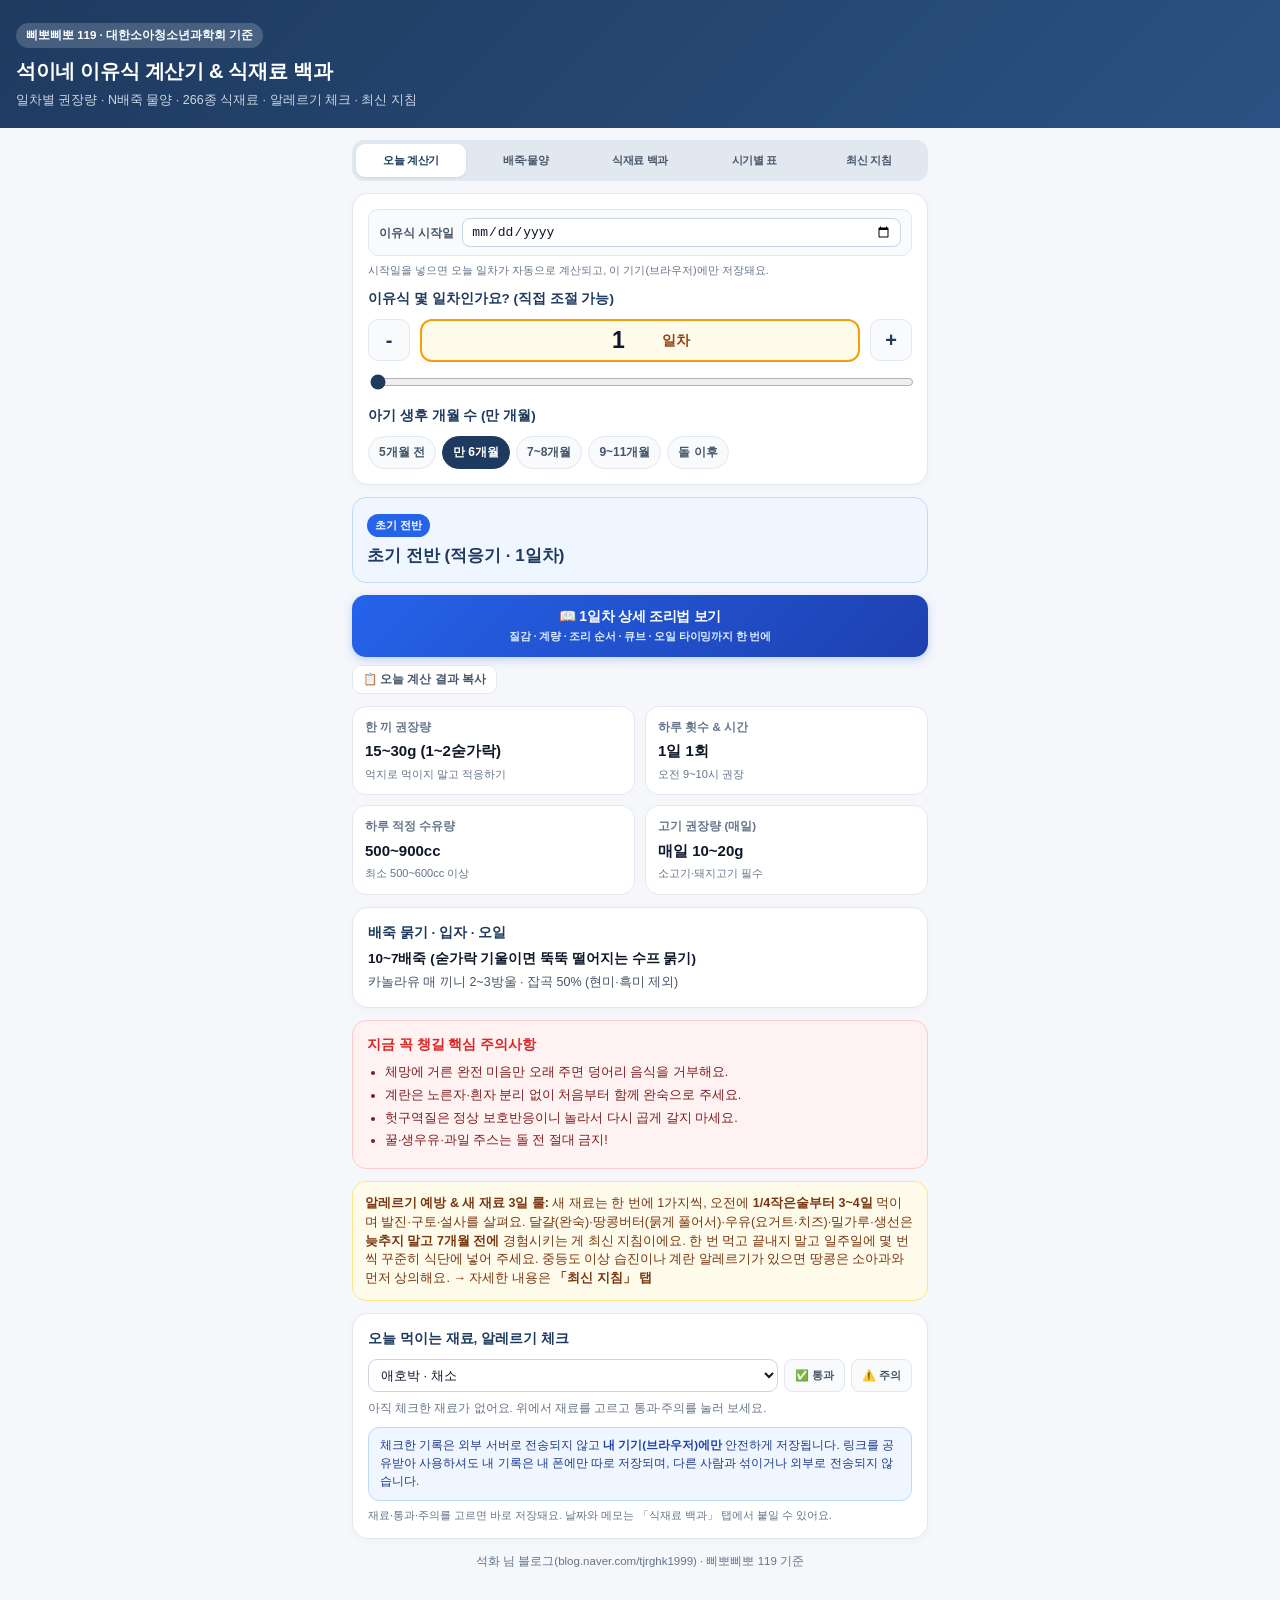
==== commit a8f07147: "feat: 식재료 백과에 새 식재료 5종 추가 (261→266종) — 콜라비·참나물·황태(북어)·밤·아기 쌀떡뻥" ====
--- a/index.html
+++ b/index.html
@@ -809,7 +809,7 @@
 <div class="header">
   <div class="badge">삐뽀삐뽀 119 · 대한소아청소년과학회 기준</div>
   <h1>석이네 이유식 계산기 &amp; 식재료 백과</h1>
-  <p>일차별 권장량 · N배죽 물양 · <span id="foodTotal">261</span>종 식재료 · 알레르기 체크 · 최신 지침</p>
+  <p>일차별 권장량 · N배죽 물양 · <span id="foodTotal">266</span>종 식재료 · 알레르기 체크 · 최신 지침</p>
 </div>
 
 <div class="container">
@@ -1342,6 +1342,8 @@
   { name: "시래기", cat: "채소", when: "완료기", cls: "b-done", desc: "만 12개월 이후 완료기 · 무청 잎(물에 불린 것은 30분 우려요)을 20분 푹 삶아요. 섬유질이 질기고 질산염이 있어 돌 전에는 권하지 않으며, 완료기에도 잘게 다져 국에 넣어요." },
   { name: "방울양배추", cat: "채소", when: "중기", cls: "b-mid", desc: "만 7~8개월 중기 · 밑동의 단단한 부분을 십자로 칼집 내고 10분 쪄요. 일반 양배추보다 단단해 속까지 익었는지 젓가락으로 확인하고, 심지를 빼고 곱게 다져 10g씩 죽에 섞어요." },
   { name: "셀러리", cat: "채소", when: "후기", cls: "b-late", desc: "만 9~11개월 후기 · 섬유질이 억세 통째로 주면 목에 걸리므로 겉껍질을 벗기고 1cm로 잘라 10분 삶아요. 향이 강해 처음엔 소량만, 잎은 쓴맛이 있어 떼어내고 줄기만 사용해요." },
+  { name: "콜라비", cat: "채소", when: "초기 후반", cls: "b-early", desc: "만 6개월 후반 · 단단한 겉껍질에 섬유질과 흙이 남아 있으니 두껍게 벗겨내고 속살만 써요. 10분 쪄서 곱게 으깨거나 잘게 다지고, 은은한 단맛이 있어 소고기·쌀미음과 잘 어울리며 첫날은 1작은술부터 3일간 변을 살펴요." },
+  { name: "참나물", cat: "채소", when: "중기", cls: "b-mid", desc: "만 7~8개월 중기 · 줄기는 질기므로 잘라내고 어린 잎만 끓는 물에 푹 데쳐 찬물에 헹궈 물기를 짜요. 향이 순해 중기 나물류 입문으로 좋고, 곱게 다져 5mm 이하로 죽에 섞으며 첫날은 1작은술만 줘요." },
 // ── 고기·생선·해산물
   { name: "소고기 안심", cat: "고기·생선", when: "초기", cls: "b-early", desc: "만 6개월 초기 · 철분 보충의 핵심이라 첫 달부터 매일 10~20g 먹여요. 기름·힘줄을 완전히 떼고 곱게 다져 핏물을 빼지 않은 채 20분 끓여요. 간 물만 먹이면 단백질이 없으니 다진 살코기를 통째로 먹여요." },
   { name: "소고기 우둔", cat: "고기·생선", when: "초기", cls: "b-early", desc: "만 6개월 초기 · 안심 다음으로 기름이 적은 부위예요. 결 반대로 얇게 썰어 2mm로 다지고 찬물에 5분 담가 핏물을 가볍게 뺀 뒤 20분 이상 끓여요. 흰 기름 덩어리는 반드시 떼어요." },
@@ -1365,6 +1367,7 @@
   { name: "광어", cat: "고기·생선", when: "초기 후반", cls: "b-early", desc: "만 6개월 후반 · 흰살이고 쫄깃해 찌면 부드러워져요. 껍질·뼈를 제거하고 10~12분 쪄서 결대로 으깨며, 회로는 절대 주지 말고 속까지 완전히 익혀야 해요(기생충·세균). 주 2회 이내로요." },
   { name: "우럭", cat: "고기·생선", when: "중기", cls: "b-mid", desc: "만 7~8개월 중기 · 살이 두툼하고 담백한 흰살생선이에요. 비늘·내장·아가미를 제거하고 15분 쪄서 가시를 발라낸 뒤 다져요. 수은이 낮은 편이지만 주 2회 이내로 조절해요." },
   { name: "명태·동태", cat: "고기·생선", when: "후기", cls: "b-late", desc: "만 9~11개월 후기 · 살이 부드럽고 지방이 적어요. 동태는 완전히 해동한 뒤 12분 쪄서 가시를 발라내고, 명태포·황태는 소금에 말린 것이라 염분이 높아 돌 전엔 쓰지 마세요." },
+  { name: "황태(북어)", cat: "고기·생선", when: "중기 후반", cls: "b-mid", desc: "만 8~9개월 · 소금에 말린 것이라 찬물에 여러 번 헹구고 충분히 불려 염분을 완전히 뺀 뒤 써요. 손으로 찢어가며 잔가시를 꼼꼼히 제거하고 곱게 다져 무와 함께 끓인 육수에 넣거나 건더기로 주며, 간이 센 제품은 염분이 빠지지 않으니 돌 전엔 피하고 생선 알레르기 반응을 3일간 살펴요." },
   { name: "병어", cat: "고기·생선", when: "후기", cls: "b-late", desc: "만 9~11개월 후기 · 살이 희고 부드러운 여름 흰살생선이에요. 10분 쪄서 가시를 발라내고 결대로 으깨며, 지방이 적어 퍽퍽할 수 있으니 육수나 채소 퓌레에 섞어 주면 잘 먹어요." },
   { name: "조기", cat: "고기·생선", when: "후기", cls: "b-late", desc: "만 9~11개월 후기 · 살이 부드럽지만 가시가 억세고 잔뼈가 많아요. 쪄서 양쪽 살만 발라낸 뒤 손끝으로 가시를 재확인하고, 굴비·자반처럼 소금에 절인 것은 돌 이후에도 피해요." },
   { name: "민어", cat: "고기·생선", when: "후기", cls: "b-late", desc: "만 9~11개월 후기 · 살이 희고 기름져 부드러운 생선이에요. 껍질을 벗기고 12분 쪄서 가시를 발라낸 뒤 다지며, 비싸고 계절이 짧아 대체로 대구·도미·가자미로 충분해요." },
@@ -1451,6 +1454,7 @@
   { name: "기장", cat: "곡류·콩", when: "중기 후반", cls: "b-mid", desc: "만 8~9개월 · 알이 작고 노란색을 띠며 소화가 무난해요. 2시간 불려 갈아 흰쌀의 10~20%로 섞고, 많이 넣으면 죽의 질감이 거칠어져 아기가 뱉을 수 있으니 10%부터 시작해요." },
   { name: "퀴노아", cat: "곡류·콩", when: "중기 후반", cls: "b-mid", desc: "만 8~9개월 · 완전단백질 곡물이지만 표면의 사포닌 때문에 쓴맛이 나요. 미지근한 물에 10분 불려 비벼 씻고 15분 끓여요. 알갱이가 작아 질식 위험은 적지만 소화 확인 후 10~20%만 섞어요." },
   { name: "아마란스", cat: "곡류·콩", when: "중기 후반", cls: "b-mid", desc: "만 8~9개월 · 알이 아주 작고 철분·칼슘이 많아요. 15분 끓이면 걸쭉해져 죽에 10~20% 섞기 좋고, 처음엔 1작은술만 주며 변 상태와 피부 반응을 3일간 확인해요." },
+  { name: "밤", cat: "곡류·콩", when: "중기 후반", cls: "b-mid", desc: "만 8~9개월 · 푹 삶아 겉껍질과 떫은 속껍질을 완전히 벗기고 곱게 으깨 죽에 섞어요. 퍽퍽해 목에 걸리기 쉬우니 육수나 물로 수분감 있게 농도를 맞추고, 통밤은 질식 위험이 있어 돌 이후에도 반으로 잘라 주며 첫날은 1작은술만요." },
   { name: "카무트", cat: "곡류·콩", when: "후기", cls: "b-late", desc: "만 9~11개월 후기 · 일반 밀보다 단백질이 많지만 글루텐이 있어 알레르기 확인이 필요해요. 4시간 불려 40분 삶아야 하고, 흰쌀에 10~20%만 섞어 처음엔 소량부터 줘요." },
   { name: "율무", cat: "곡류·콩", when: "후기", cls: "b-late", desc: "만 9~11개월 후기 · 알이 단단하고 특유의 향이 있어 익숙해지기 어려워요. 6시간 불려 30분 삶은 뒤 곱게 갈아 흰쌀의 10% 정도만 섞고, 소화가 안 되면 바로 빼요." },
   { name: "메밀", cat: "곡류·콩", when: "후기", cls: "b-late", desc: "만 9~11개월 후기 · 알레르기 반응이 드물지 않고 메밀 국수는 염분이 높아요. 메밀가루를 7~8개월에 한 꼬집 경험시키고, 국수 형태는 소금을 빼고 삶아 돌 이후에 줘요." },
@@ -1468,6 +1472,7 @@
   { name: "파스타면", cat: "곡류·콩", when: "후기", cls: "b-late", desc: "만 9~11개월 후기 · 듀럼밀 글루텐이 있어 알레르기 확인이 필요하고, 삶는 시간이 길어요. 충분히 삶아 아주 무르게 한 뒤 1cm로 잘라 주고, 소스에 소금·치즈를 넣지 않아요." },
   { name: "식빵·모닝빵", cat: "곡류·콩", when: "후기", cls: "b-late", desc: "만 9~11개월 후기 · 나트륨과 당이 들어 있고, 그대로 주면 목에 붙어 질식 위험이 있어요. 가장자리를 자르고 1cm로 잘라 살짝 구워 주며, 돌 이후에도 하루 한 조각 정도로 제한해요." },
   { name: "떡·인절미", cat: "곡류·콩", when: "질식 주의", cls: "b-ban", desc: "질식 주의 · 찰기가 강해 기도에 달라붙는 대표 질식 음식이에요. 4세 전에는 그대로 주지 말고, 돌 이후에도 얇게 잘라 국에 넣어 무르게 익힌 것만 1~2조각 소량 주세요." },
+  { name: "아기 쌀떡뻥(무염·무당)", cat: "곡류·콩", when: "초기 후반", cls: "b-early", desc: "만 6~7개월 초기 후반 · 쌀 100%에 소금·당이 없는 제품인지 원재료를 확인하고, 스스로 쥐고 먹는 연습용 첫 간식으로 써요. 반드시 허리를 세워 앉힌 자세에서 보호자가 곁에서 지켜보며 물과 함께 소량만 주고, 쫀득한 떡·인절미와 달리 입에서 녹는 제품만 골라요." },
   { name: "미숫가루", cat: "곡류·콩", when: "후기", cls: "b-late", desc: "만 9~11개월 후기 · 곡물을 볶아 갈아 만든 것이라 소화가 쉽고 열량을 채워 줘요. 설탕이 든 제품이 많으니 무가당을 골라 우유나 분유에 개어 주고, 되직하면 목에 걸릴 수 있어 묽게 조절해요." },
   { name: "쌀가루", cat: "곡류·콩", when: "초기", cls: "b-early", desc: "만 6개월 초기 · 불린 쌀을 갈아 만든 습식 쌀가루가 첫 이유식에 편해요. 물에 잘 풀어 끓여야 덩어리가 생기지 않고, 건식 쌀가루는 입자가 고와 물을 더 먹으니 농도를 확인하며 조절해요." },
   { name: "무가당 시리얼", cat: "곡류·콩", when: "중기", cls: "b-mid", desc: "만 7~8개월 중기 · 철분 강화 무가당 제품을 골라 분유나 물에 3분 불려 줘요. 당·꿀이 들어간 제품은 돌 전 금지이고, 딱딱한 알갱이는 완전히 무르게 불린 뒤 주며 첫날은 1작은술만요." },
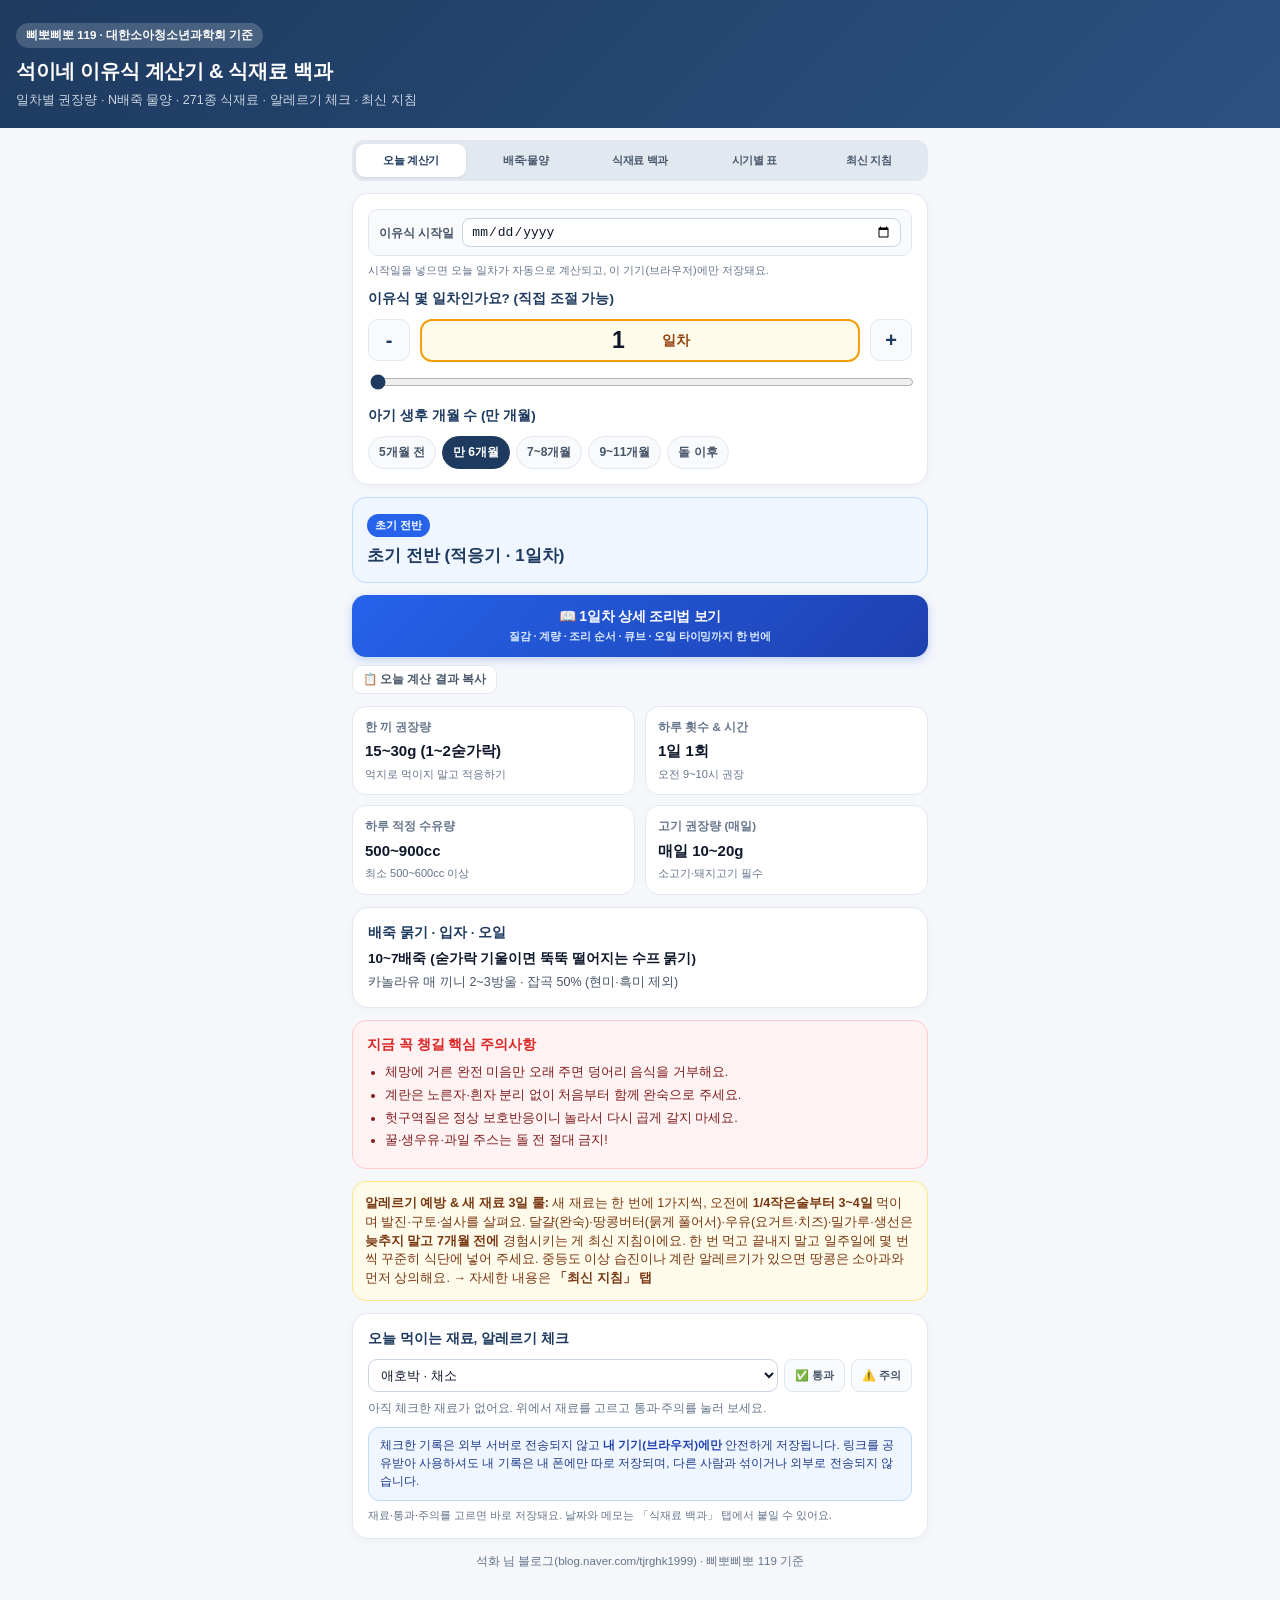
==== commit e34426a9: "feat: 식재료 백과에 새 식재료 5종 추가 (266→271종) — 고구마순·송어·호밀·푸룬·한천" ====
--- a/index.html
+++ b/index.html
@@ -809,7 +809,7 @@
 <div class="header">
   <div class="badge">삐뽀삐뽀 119 · 대한소아청소년과학회 기준</div>
   <h1>석이네 이유식 계산기 &amp; 식재료 백과</h1>
-  <p>일차별 권장량 · N배죽 물양 · <span id="foodTotal">266</span>종 식재료 · 알레르기 체크 · 최신 지침</p>
+  <p>일차별 권장량 · N배죽 물양 · <span id="foodTotal">271</span>종 식재료 · 알레르기 체크 · 최신 지침</p>
 </div>
 
 <div class="container">
@@ -1344,6 +1344,7 @@
   { name: "셀러리", cat: "채소", when: "후기", cls: "b-late", desc: "만 9~11개월 후기 · 섬유질이 억세 통째로 주면 목에 걸리므로 겉껍질을 벗기고 1cm로 잘라 10분 삶아요. 향이 강해 처음엔 소량만, 잎은 쓴맛이 있어 떼어내고 줄기만 사용해요." },
   { name: "콜라비", cat: "채소", when: "초기 후반", cls: "b-early", desc: "만 6개월 후반 · 단단한 겉껍질에 섬유질과 흙이 남아 있으니 두껍게 벗겨내고 속살만 써요. 10분 쪄서 곱게 으깨거나 잘게 다지고, 은은한 단맛이 있어 소고기·쌀미음과 잘 어울리며 첫날은 1작은술부터 3일간 변을 살펴요." },
   { name: "참나물", cat: "채소", when: "중기", cls: "b-mid", desc: "만 7~8개월 중기 · 줄기는 질기므로 잘라내고 어린 잎만 끓는 물에 푹 데쳐 찬물에 헹궈 물기를 짜요. 향이 순해 중기 나물류 입문으로 좋고, 곱게 다져 5mm 이하로 죽에 섞으며 첫날은 1작은술만 줘요." },
+  { name: "고구마순(고구마줄기)", cat: "채소", when: "후기", cls: "b-late", desc: "만 9~11개월 후기 · 질긴 겉껍질을 벗기고 3~5분 데쳐 찬물에 헹군 뒤 5mm로 다져요. 식이섬유가 고구마보다 많아 한 끼 10g 안팎으로 시작하고, 많이 먹으면 배가 부글거리거나 변이 묽어질 수 있어요. 시든 잎과 굵은 줄기는 빼요." },
 // ── 고기·생선·해산물
   { name: "소고기 안심", cat: "고기·생선", when: "초기", cls: "b-early", desc: "만 6개월 초기 · 철분 보충의 핵심이라 첫 달부터 매일 10~20g 먹여요. 기름·힘줄을 완전히 떼고 곱게 다져 핏물을 빼지 않은 채 20분 끓여요. 간 물만 먹이면 단백질이 없으니 다진 살코기를 통째로 먹여요." },
   { name: "소고기 우둔", cat: "고기·생선", when: "초기", cls: "b-early", desc: "만 6개월 초기 · 안심 다음으로 기름이 적은 부위예요. 결 반대로 얇게 썰어 2mm로 다지고 찬물에 5분 담가 핏물을 가볍게 뺀 뒤 20분 이상 끓여요. 흰 기름 덩어리는 반드시 떼어요." },
@@ -1373,6 +1374,7 @@
   { name: "민어", cat: "고기·생선", when: "후기", cls: "b-late", desc: "만 9~11개월 후기 · 살이 희고 기름져 부드러운 생선이에요. 껍질을 벗기고 12분 쪄서 가시를 발라낸 뒤 다지며, 비싸고 계절이 짧아 대체로 대구·도미·가자미로 충분해요." },
   { name: "갈치", cat: "고기·생선", when: "후기", cls: "b-late", desc: "만 9~11개월 후기 · 살이 부드럽지만 은색 껍질에 수은이 일부 있고 가시가 날카로워요. 껍질을 벗기고 12분 쪄서 가시를 완전히 제거하며, 다른 생선과 합쳐 주 1회 정도로 소량만 주세요." },
   { name: "연어", cat: "고기·생선", when: "중기", cls: "b-mid", desc: "만 7~8개월 중기 · 수은이 낮고 오메가3(DHA)가 풍부한 대표 생선이에요. 껍질·뼈를 제거하고 완전히 익혀(생연어·훈제연어 금지) 으깨며, 흰살생선과 합쳐 주 2회 이하로 줘요." },
+  { name: "송어", cat: "고기·생선", when: "중기", cls: "b-mid", desc: "만 7~8개월 중기 · 수은이 낮고 지방이 고소한 생선이에요. 생선 알레르기 확인을 위해 1작은술부터 오전에 주고 3일 살피며, 속까지 완전히 익혀 잔가시를 손끝으로 한 번 더 훑어 바른 뒤 으깨요. 담수산 송어는 회·덜 익힌 것 금지예요." },
   { name: "고등어", cat: "고기·생선", when: "후기", cls: "b-late", desc: "만 9~11개월 후기 · 등푸른생선은 히스타민 알레르기와 기름진 소화 부담 때문에 후기부터예요. 쪄서 가시를 발라내고, 상하지 않은 것만 써야 하며(히스타민 중독) 주 2회 이하로 조절해요." },
   { name: "삼치", cat: "고기·생선", when: "후기", cls: "b-late", desc: "만 9~11개월 후기 · 기름진 등푸른생선으로 DHA가 많아요. 쪄서 가시를 발라내고 기름진 살은 소량씩 주며, 신선도가 떨어지면 히스타민이 생기니 사 온 날 조리해 바로 얼려요." },
   { name: "꽁치", cat: "고기·생선", when: "후기", cls: "b-late", desc: "만 9~11개월 후기 · 기름이 많고 가시가 억세요. 쪄서 양쪽 살만 발라내고 잘게 으깨며, 통조림은 염분과 기름이 많아 돌 전엔 피하고 완료기에도 물에 헹궈 소량만 줘요." },
@@ -1440,6 +1442,7 @@
   { name: "용과", cat: "과일", when: "완료기", cls: "b-done", desc: "만 12개월 이후 완료기 · 과육이 부드럽지만 검은 씨가 많고 소화되지 않아 변으로 나와요. 껍질을 벗겨 과육만 으깨 주며, 맛이 밍밍해 바나나·사과와 섞으면 잘 먹고 변 색 변화는 정상이에요." },
   { name: "파파야", cat: "과일", when: "완료기", cls: "b-done", desc: "만 12개월 이후 완료기 · 단백질 분해효소(파파인)와 라텍스 알레르기가 있어 돌 이후에 소량부터 시작해요. 껍질과 씨를 제거하고 잘 익은 과육만 으깨며, 설사할 때는 양을 줄여요." },
   { name: "건포도", cat: "과일", when: "질식 주의", cls: "b-ban", desc: "질식 주의 · 작고 끈적해 기도에 붙는 대표 질식 음식이고 당이 매우 높아요. 4세 전에는 주지 말고, 넣어야 한다면 잘게 다져 요거트나 죽에 섞으며 돌 전엔 되도록 쓰지 마세요." },
+  { name: "푸룬(건자두)", cat: "과일", when: "중기", cls: "b-mid", desc: "만 7~8개월 중기 · 변비에 잘 쓰는 과일이지만 건조과라 당이 진해요. 미지근한 물에 30분 불려 10분 삶은 뒤 체에 걸러 퓨레로만 주고, 통째나 작게 썬 조각은 끈적해 질식 위험이 크니 돌 전엔 주지 마요. 하루 1~2작은술부터요." },
   { name: "대추", cat: "과일", when: "완료기", cls: "b-done", desc: "만 12개월 이후 완료기 · 씨를 제거하고 푹 삶거나 곱게 갈아야 해요. 생대추는 단단해 질식 위험이 있고, 단맛이 강해 이유식에 설탕 대신 1~2알만 넣는 정도로 써요." },
 // ── 곡류·콩·면·빵
   { name: "쌀(백미)", cat: "곡류·콩", when: "초기", cls: "b-early", desc: "만 6개월 초기 · 이유식의 기본으로 씻어 30분 불린 뒤 10배죽으로 시작해요. 처음엔 1:10, 초기 후반 1:7~8, 중기 1:7, 후기 1:5, 완료기 1:2로 물을 줄이며, 쌀가루만 쓰면 덩어리질 수 있어 불린 쌀을 갈아 쓰는 편이 좋아요." },
@@ -1449,6 +1452,7 @@
   { name: "오트밀(귀리)", cat: "곡류·콩", when: "초기", cls: "b-early", desc: "만 6개월 초기 · 철분과 식이섬유가 풍부해 쌀죽에 10~20% 섞거나 단독으로 끓여요. 인스턴트(가공) 제품보다 순수 귀리 납작쌀을 골라 5분 끓이고, 글루텐은 없지만 귀리 단백질 반응을 첫 3일 관찰해요." },
   { name: "밀가루", cat: "곡류·콩", when: "초기", cls: "b-early", desc: "만 6~7개월 · 알레르기 예방을 위해 늦추기보다 7개월 전에 소량 경험시키는 게 최신 지침이에요. 이유식에 한 꼬집 넣어 3일 관찰하고, 반죽·빵 형태는 글루텐이 많아 돌 이후로 미뤄요." },
   { name: "보리", cat: "곡류·콩", when: "중기", cls: "b-mid", desc: "만 7~8개월 중기 · 찰보리·겉보리 모두 껍질이 질겨 불려 갈아야 해요. 흰쌀에 20%까지 섞으면 식이섬유 보충이 되고, 많이 넣으면 묽은 변·복부 팽만이 생길 수 있어요." },
+  { name: "호밀(라이밀)", cat: "곡류·콩", when: "중기", cls: "b-mid", desc: "만 7~8개월 중기 · 밀·보리처럼 글루텐이 든 곡물이라 1작은술부터 3일 반응을 봐요. 곱게 간 호밀가루를 물에 풀어 쌀죽에 20% 안팎 섞어 끓이고, 껍질째 통곡물은 소화 부담이 커 갈아서 써요." },
   { name: "차조", cat: "곡류·콩", when: "중기", cls: "b-mid", desc: "만 7~8개월 중기 · 알이 작고 소화가 비교적 잘돼 잡곡 입문으로 좋아요. 2시간 불려 흰쌀과 함께 갈고 처음엔 10%부터, 찰기가 강해 물을 10% 더 넣으며 변이 묽어지면 비율을 낮춰요." },
   { name: "수수", cat: "곡류·콩", when: "중기 후반", cls: "b-mid", desc: "만 8~9개월 · 껍질에 탄닌이 있어 떫은맛이 나므로 30분 불려 문질러 씻어요. 흰쌀에 10% 이하로 섞고, 변비가 있는 아기에게는 양을 줄이며 많이 넣으면 죽이 거칠어져 뱉을 수 있어요." },
   { name: "기장", cat: "곡류·콩", when: "중기 후반", cls: "b-mid", desc: "만 8~9개월 · 알이 작고 노란색을 띠며 소화가 무난해요. 2시간 불려 갈아 흰쌀의 10~20%로 섞고, 많이 넣으면 죽의 질감이 거칠어져 아기가 뱉을 수 있으니 10%부터 시작해요." },
@@ -1523,6 +1527,7 @@
   { name: "톳", cat: "해조·기름", when: "후기", cls: "b-late", desc: "만 9~11개월 후기 · 식감이 질기고 요오드가 많아 5mm로 잘게 다져 소량만 줘요. 5분 삶아 물기를 짜고 밥에 섞으며, 염분이 있으니 3번 이상 헹군 뒤 사용하고 주 1회 정도가 적당해요." },
   { name: "미역줄기", cat: "해조·기름", when: "완료기", cls: "b-done", desc: "만 12개월 이후 완료기 · 줄기가 질겨 씹기 어려워 돌 이후에도 잘게 썰어야 해요. 절인 제품은 염분이 매우 높으니 물에 30분 담갔다 헹구고, 20분 삶아 부드럽게 해요." },
   { name: "김가루(조미)", cat: "해조·기름", when: "완료기", cls: "b-done", desc: "만 12개월 이후 완료기 · 조미김가루는 소금·설탕·조미료가 들어 있어 돌 전엔 금지예요. 돌 이후에도 무염 김을 직접 갈아 쓰는 게 좋고, 조미 제품은 1꼬집 이내로만 써요." },
+  { name: "한천(우무)", cat: "해조·기름", when: "후기", cls: "b-late", desc: "만 11개월 무렵 후기 · 우뭇가사리를 굳힌 우무·한천은 99%가 물이라 열량은 거의 없고 식이섬유만 있어요. 무염으로 데쳐 5mm로 썰거나 무가당 과일퓨레와 젤리로 굳혀 주고, 미끄러워 통째로 삼키지 않게 살펴요." },
 // ── 주의·금지·조미·간식
   { name: "꿀", cat: "주의·금지", when: "돌 전 절대 금지", cls: "b-ban", desc: "돌 전 절대 금지 · 영아 보툴리누스 중독을 일으키는 균 아포가 들어 있을 수 있어요. 100℃로 끓여도 아포는 죽지 않으니 가열한 꿀도 금지이고, 꿀이 든 카스텔라·약과·떡·과자·요구르트도 돌 전엔 절대 안 돼요." },
   { name: "소금·천일염", cat: "주의·금지", when: "두 돌까지 무염", cls: "b-ban", desc: "돌 전 무첨가, 두 돌까지 저염 · 아기 콩팥은 나트륨을 처리하는 능력이 미숙해요. 돌 전엔 넣지 말고, 1~3세도 하루 소금 2g 이하(NHS)를 넘기지 않으며, 어른 음식은 간하기 전에 아기 몫을 먼저 덜어요." },
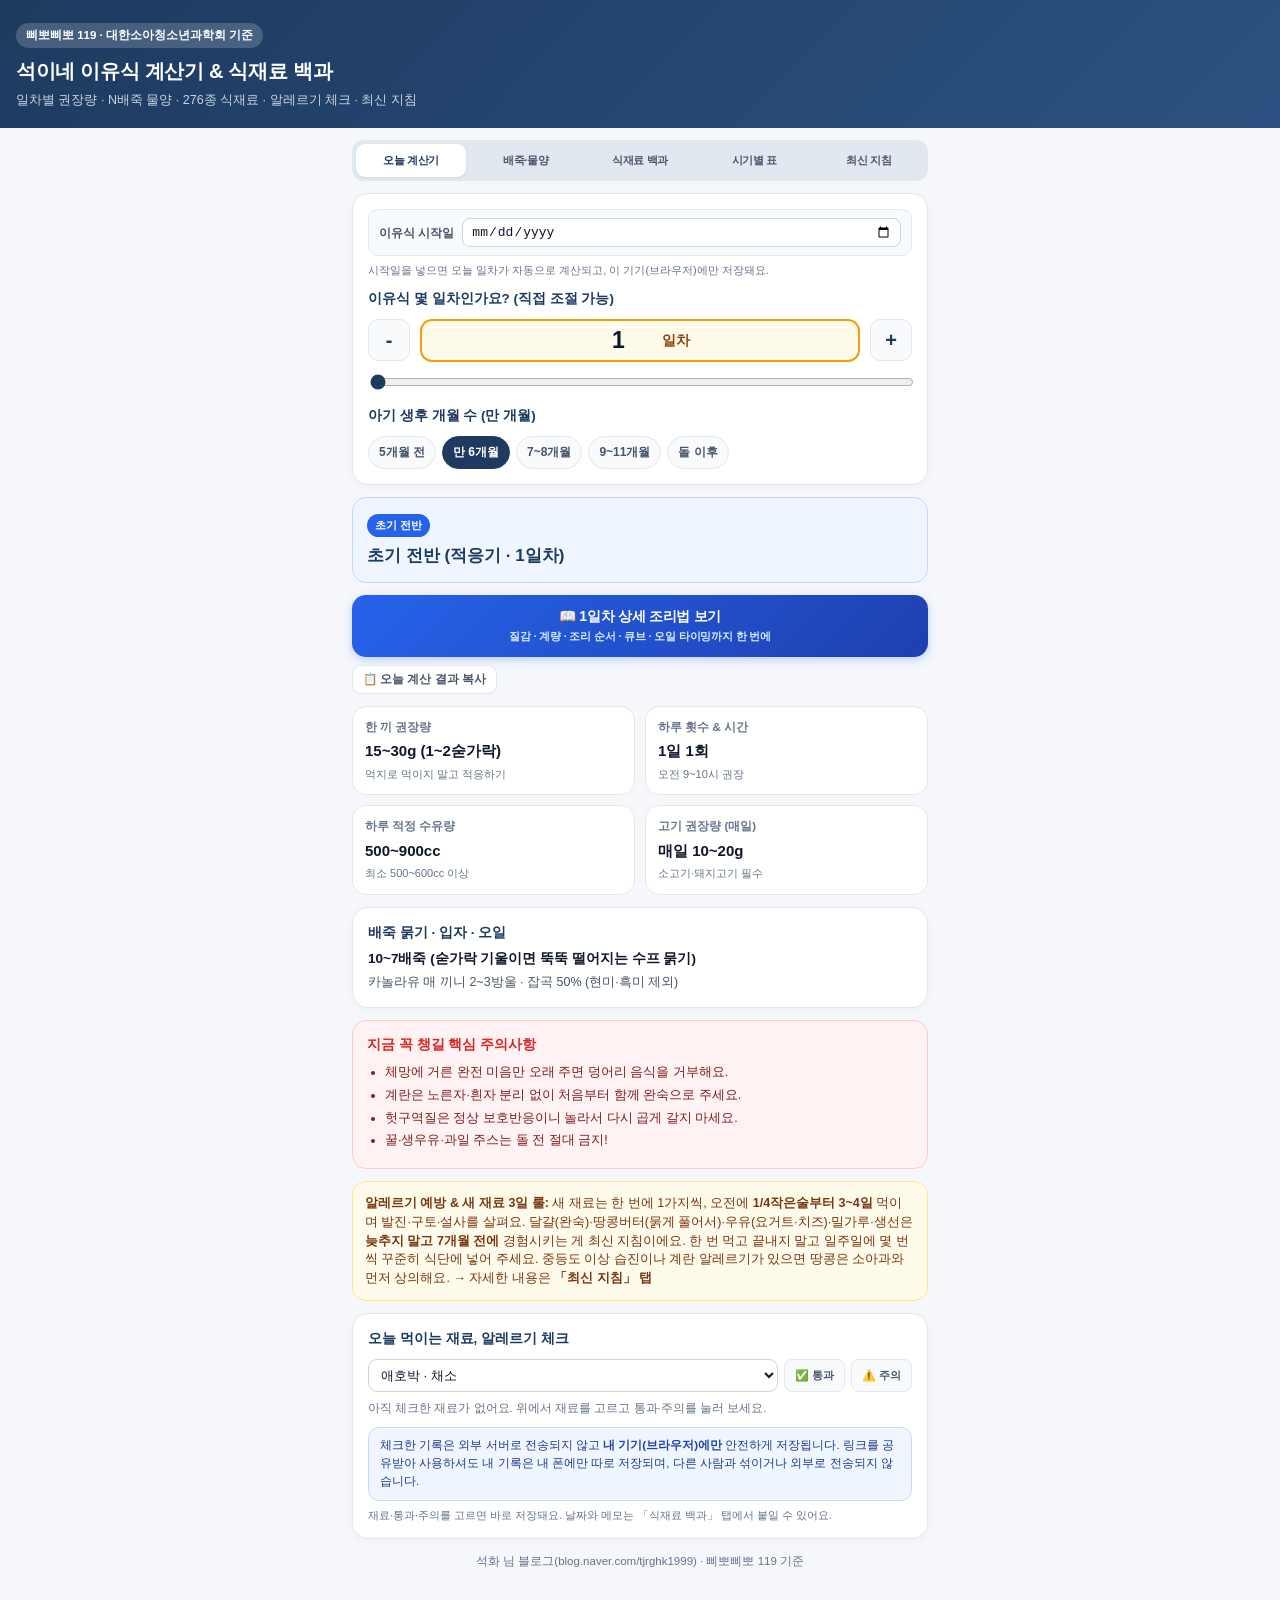
==== commit 7093d59f: "feat(juwon): 이유식 식재료 백과 5종 추가 (그린빈·임연수어·누룽지·치아씨드·코코넛오일) 총 276종" ====
--- a/index.html
+++ b/index.html
@@ -809,7 +809,7 @@
 <div class="header">
   <div class="badge">삐뽀삐뽀 119 · 대한소아청소년과학회 기준</div>
   <h1>석이네 이유식 계산기 &amp; 식재료 백과</h1>
-  <p>일차별 권장량 · N배죽 물양 · <span id="foodTotal">271</span>종 식재료 · 알레르기 체크 · 최신 지침</p>
+  <p>일차별 권장량 · N배죽 물양 · <span id="foodTotal">276</span>종 식재료 · 알레르기 체크 · 최신 지침</p>
 </div>
 
 <div class="container">
@@ -1345,6 +1345,7 @@
   { name: "콜라비", cat: "채소", when: "초기 후반", cls: "b-early", desc: "만 6개월 후반 · 단단한 겉껍질에 섬유질과 흙이 남아 있으니 두껍게 벗겨내고 속살만 써요. 10분 쪄서 곱게 으깨거나 잘게 다지고, 은은한 단맛이 있어 소고기·쌀미음과 잘 어울리며 첫날은 1작은술부터 3일간 변을 살펴요." },
   { name: "참나물", cat: "채소", when: "중기", cls: "b-mid", desc: "만 7~8개월 중기 · 줄기는 질기므로 잘라내고 어린 잎만 끓는 물에 푹 데쳐 찬물에 헹궈 물기를 짜요. 향이 순해 중기 나물류 입문으로 좋고, 곱게 다져 5mm 이하로 죽에 섞으며 첫날은 1작은술만 줘요." },
   { name: "고구마순(고구마줄기)", cat: "채소", when: "후기", cls: "b-late", desc: "만 9~11개월 후기 · 질긴 겉껍질을 벗기고 3~5분 데쳐 찬물에 헹군 뒤 5mm로 다져요. 식이섬유가 고구마보다 많아 한 끼 10g 안팎으로 시작하고, 많이 먹으면 배가 부글거리거나 변이 묽어질 수 있어요. 시든 잎과 굵은 줄기는 빼요." },
+  { name: "그린빈(껍질콩)", cat: "채소", when: "초기 후반~중기(6~7개월)", cls: "b-early", desc: "비타민 A·C·K와 식이섬유 풍부. 양끝과 질긴 줄기를 제거하고 8~10분 이상 푹 삶거나 쪄서 초기에는 곱게 갈아 퓌레로, 중기 이후엔 핑거푸드나 다져서 제공." },
 // ── 고기·생선·해산물
   { name: "소고기 안심", cat: "고기·생선", when: "초기", cls: "b-early", desc: "만 6개월 초기 · 철분 보충의 핵심이라 첫 달부터 매일 10~20g 먹여요. 기름·힘줄을 완전히 떼고 곱게 다져 핏물을 빼지 않은 채 20분 끓여요. 간 물만 먹이면 단백질이 없으니 다진 살코기를 통째로 먹여요." },
   { name: "소고기 우둔", cat: "고기·생선", when: "초기", cls: "b-early", desc: "만 6개월 초기 · 안심 다음으로 기름이 적은 부위예요. 결 반대로 얇게 썰어 2mm로 다지고 찬물에 5분 담가 핏물을 가볍게 뺀 뒤 20분 이상 끓여요. 흰 기름 덩어리는 반드시 떼어요." },
@@ -1401,6 +1402,7 @@
   { name: "어묵·맛살", cat: "고기·생선", when: "두 돌 이후", cls: "b-ban", desc: "만 24개월 이후 · 어묵은 나트륨과 당이 매우 높고 맛살은 전분·색소·조미료 덩어리예요. 돌 전엔 절대 주지 말고, 두 돌 이후에도 무염 제품을 골라 한두 조각만 주세요." },
   { name: "굴비·자반고등어", cat: "고기·생선", when: "두 돌 이후", cls: "b-ban", desc: "만 24개월 이후 · 소금에 절여 말린 생선은 염분이 하루 허용량을 넘길 만큼 높아요. 아기 신장에 부담을 주므로 돌 이후에도 피하고, 생선은 반드시 소금기 없는 생물로 조리해 주세요." },
   { name: "육회·생선회", cat: "고기·생선", when: "금지", cls: "b-ban", desc: "돌 전 금지 · 생고기·생선은 살모넬라·리스테리아·기생충 위험이 있어 영아에게는 치명적일 수 있어요. 아기 식탁의 모든 고기와 생선은 속까지 완전히 익혀야 하며, 회는 돌 이후에도 권하지 않아요." },
+  { name: "임연수어", cat: "고기·생선", when: "중기(7~9개월)", cls: "b-mid", desc: "부드러운 흰살생선이지만 지방이 약간 있어 대구·가자미 적응 후 중기(7~9개월)에 소량으로 시작. 껍질과 가시를 꼼꼼히 발라 완전히 익혀 다져 줌. 생선 알레르기 주의." },
 // ── 과일
   { name: "사과", cat: "과일", when: "초기", cls: "b-early", desc: "만 6개월 초기 · 껍질과 씨·심지를 제거하고 갈거나 5분 쪄서 퓌레로 줘요. 익힌 사과는 펙틴 때문에 변비를 유발할 수 있으니 변비가 있는 아기는 생사과를 갈아 주고, 통째로 주면 질식 위험이 있어요." },
   { name: "배", cat: "과일", when: "초기", cls: "b-early", desc: "만 6개월 초기 · 껍질과 심·씨를 제거하고 강판에 갈아요. 수분이 많아 변비 예방에 좋지만 차가운 성질이라 냉장 직후보다 실온에 잠깐 두고 주며, 갈면 갈변이 빨라 바로 먹여요." },
@@ -1481,6 +1483,7 @@
   { name: "쌀가루", cat: "곡류·콩", when: "초기", cls: "b-early", desc: "만 6개월 초기 · 불린 쌀을 갈아 만든 습식 쌀가루가 첫 이유식에 편해요. 물에 잘 풀어 끓여야 덩어리가 생기지 않고, 건식 쌀가루는 입자가 고와 물을 더 먹으니 농도를 확인하며 조절해요." },
   { name: "무가당 시리얼", cat: "곡류·콩", when: "중기", cls: "b-mid", desc: "만 7~8개월 중기 · 철분 강화 무가당 제품을 골라 분유나 물에 3분 불려 줘요. 당·꿀이 들어간 제품은 돌 전 금지이고, 딱딱한 알갱이는 완전히 무르게 불린 뒤 주며 첫날은 1작은술만요." },
   { name: "옥수수 전분", cat: "곡류·콩", when: "중기", cls: "b-mid", desc: "만 7~8개월 중기 · 소스나 죽의 농도를 잡는 용도로 1작은술만 써요. 열을 가해야 걸쭉해지고, 생전분을 그대로 먹이면 소화가 안 되니 반드시 끓인 뒤 사용하며 물에 미리 풀어 넣어요." },
+  { name: "누룽지(무염)", cat: "곡류·콩", when: "중기 후반~후기(8~9개월)", cls: "b-mid", desc: "반드시 소금·첨가물 없는 무염 현미·백미 누룽지만 사용. 딱딱한 상태 그대로 주면 질식 위험이 있어 물에 푹 끓여 부드러운 누룽지죽으로 주거나 침에 잘 녹는 아기용 제품으로 소량 시작." },
 // ── 유제품·계란
   { name: "달걀(노른자+흰자)", cat: "유제품·계란", when: "초기 후반", cls: "b-early", desc: "만 6개월 후반 · 최신 지침은 노른자·흰자를 나누지 않고 처음부터 완숙으로 함께 주라는 것이에요. 12분 이상 완전히 삶아(반숙 금지) 노른자 1/4쪽부터 시작하고, 흰자는 알레르기 반응이 가장 흔하니 오전에 소량씩 3일 관찰해요." },
   { name: "메추리알", cat: "유제품·계란", when: "중기", cls: "b-mid", desc: "만 7~8개월 중기 · 달걀과 같은 알레르기 위험이 있어 달걀에 익숙해진 뒤 시도해요. 5분 이상 완숙으로 삶아 껍질을 벗기고 4등분해 주며, 통째로 주면 질식 위험이 커요." },
@@ -1528,6 +1531,8 @@
   { name: "미역줄기", cat: "해조·기름", when: "완료기", cls: "b-done", desc: "만 12개월 이후 완료기 · 줄기가 질겨 씹기 어려워 돌 이후에도 잘게 썰어야 해요. 절인 제품은 염분이 매우 높으니 물에 30분 담갔다 헹구고, 20분 삶아 부드럽게 해요." },
   { name: "김가루(조미)", cat: "해조·기름", when: "완료기", cls: "b-done", desc: "만 12개월 이후 완료기 · 조미김가루는 소금·설탕·조미료가 들어 있어 돌 전엔 금지예요. 돌 이후에도 무염 김을 직접 갈아 쓰는 게 좋고, 조미 제품은 1꼬집 이내로만 써요." },
   { name: "한천(우무)", cat: "해조·기름", when: "후기", cls: "b-late", desc: "만 11개월 무렵 후기 · 우뭇가사리를 굳힌 우무·한천은 99%가 물이라 열량은 거의 없고 식이섬유만 있어요. 무염으로 데쳐 5mm로 썰거나 무가당 과일퓨레와 젤리로 굳혀 주고, 미끄러워 통째로 삼키지 않게 살펴요." },
+  { name: "치아씨드", cat: "해조·기름", when: "중기~후기(7~9개월)", cls: "b-mid", desc: "오메가3·철분·식이섬유 풍부. 마른 채로 주면 목에서 부풀어 질식 위험이 있으므로 반드시 물·모유·요거트·퓨레에 15분 이상 불려 젤 상태가 된 뒤 소량만 섞어 제공." },
+  { name: "코코넛오일", cat: "해조·기름", when: "초기 후반~중기(7개월~)", cls: "b-mid", desc: "따뜻한 이유식에 한 방울(소량) 녹여 열량 보충. 포화지방 비중이 높아 단독 주유지보다는 카놀라유·올리브유와 번갈아 가며 보조용으로 사용." },
 // ── 주의·금지·조미·간식
   { name: "꿀", cat: "주의·금지", when: "돌 전 절대 금지", cls: "b-ban", desc: "돌 전 절대 금지 · 영아 보툴리누스 중독을 일으키는 균 아포가 들어 있을 수 있어요. 100℃로 끓여도 아포는 죽지 않으니 가열한 꿀도 금지이고, 꿀이 든 카스텔라·약과·떡·과자·요구르트도 돌 전엔 절대 안 돼요." },
   { name: "소금·천일염", cat: "주의·금지", when: "두 돌까지 무염", cls: "b-ban", desc: "돌 전 무첨가, 두 돌까지 저염 · 아기 콩팥은 나트륨을 처리하는 능력이 미숙해요. 돌 전엔 넣지 말고, 1~3세도 하루 소금 2g 이하(NHS)를 넘기지 않으며, 어른 음식은 간하기 전에 아기 몫을 먼저 덜어요." },
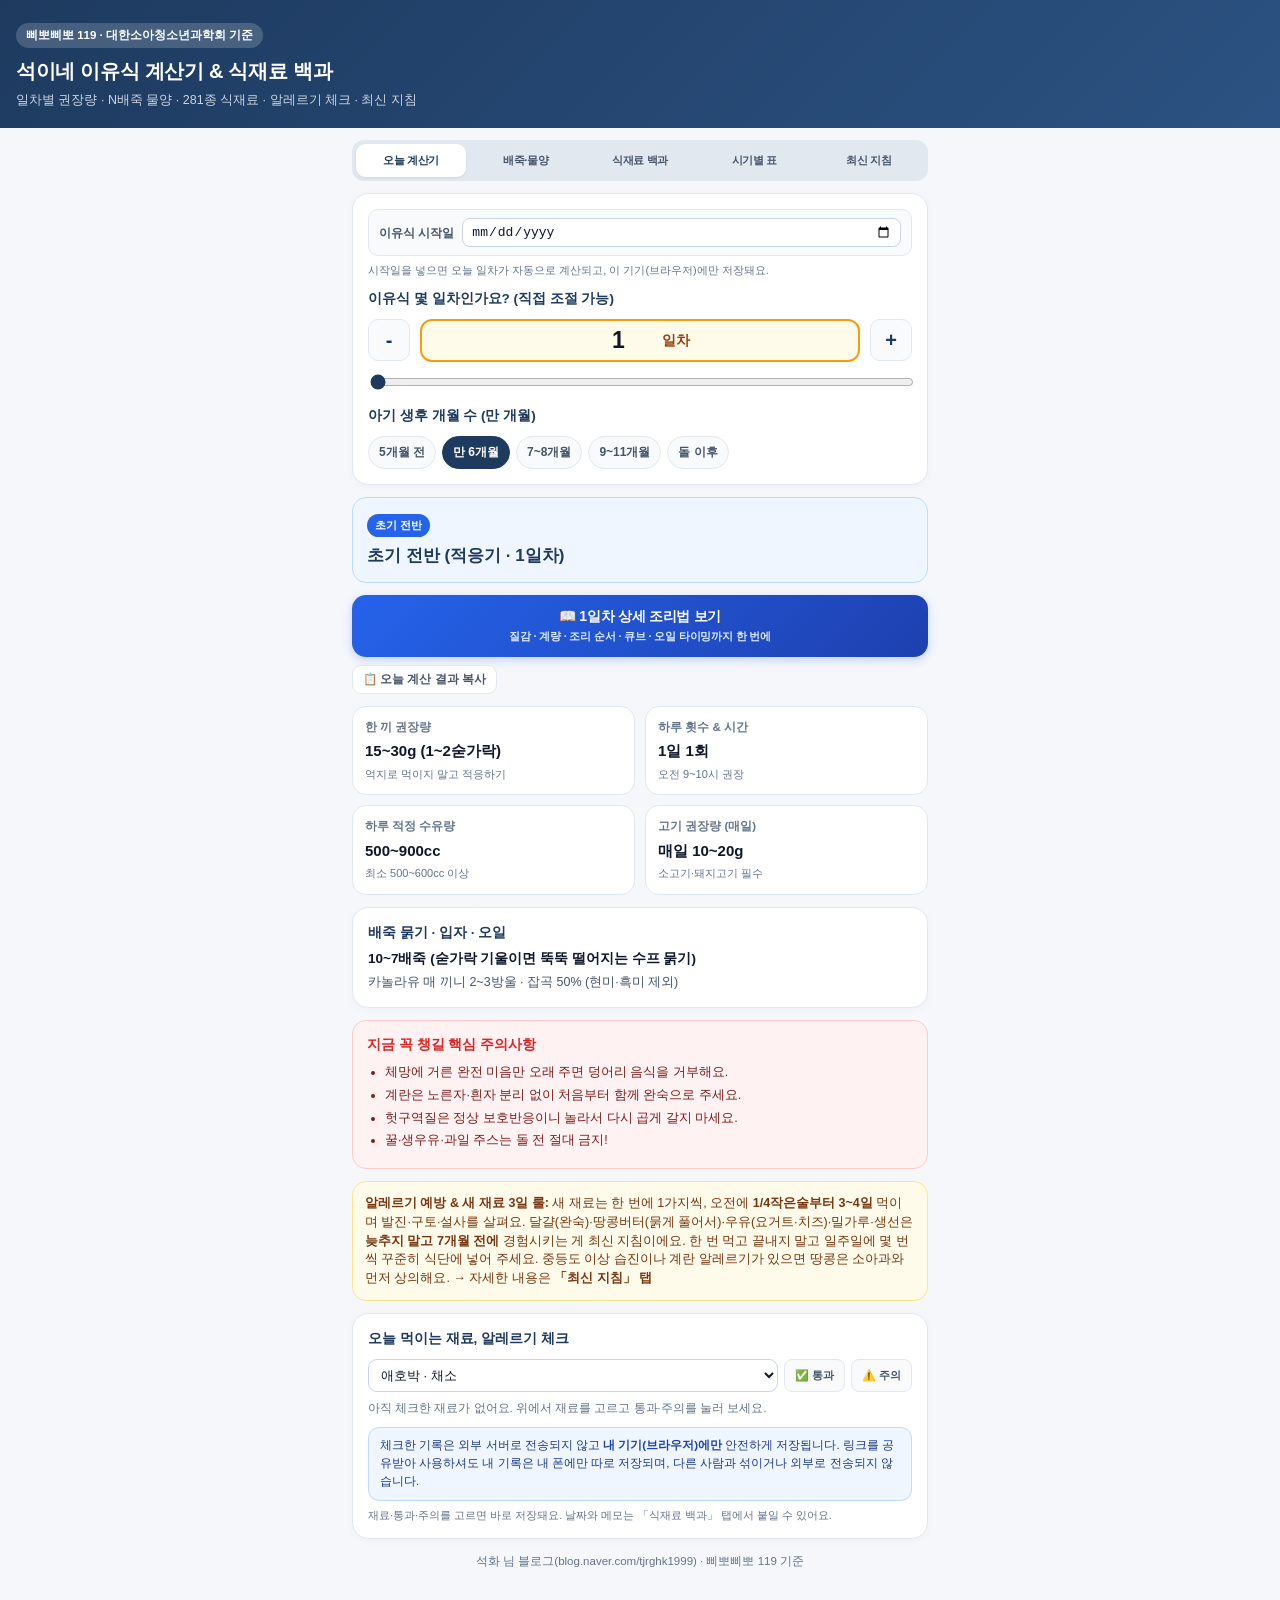
==== commit df1db17a: "feat(juwon): 이유식 식재료 백과 5종 추가 (비름나물·복분자·칠면조고기·농어·테프) 총 281종" ====
--- a/index.html
+++ b/index.html
@@ -809,7 +809,7 @@
 <div class="header">
   <div class="badge">삐뽀삐뽀 119 · 대한소아청소년과학회 기준</div>
   <h1>석이네 이유식 계산기 &amp; 식재료 백과</h1>
-  <p>일차별 권장량 · N배죽 물양 · <span id="foodTotal">276</span>종 식재료 · 알레르기 체크 · 최신 지침</p>
+  <p>일차별 권장량 · N배죽 물양 · <span id="foodTotal">281</span>종 식재료 · 알레르기 체크 · 최신 지침</p>
 </div>
 
 <div class="container">
@@ -1346,6 +1346,7 @@
   { name: "참나물", cat: "채소", when: "중기", cls: "b-mid", desc: "만 7~8개월 중기 · 줄기는 질기므로 잘라내고 어린 잎만 끓는 물에 푹 데쳐 찬물에 헹궈 물기를 짜요. 향이 순해 중기 나물류 입문으로 좋고, 곱게 다져 5mm 이하로 죽에 섞으며 첫날은 1작은술만 줘요." },
   { name: "고구마순(고구마줄기)", cat: "채소", when: "후기", cls: "b-late", desc: "만 9~11개월 후기 · 질긴 겉껍질을 벗기고 3~5분 데쳐 찬물에 헹군 뒤 5mm로 다져요. 식이섬유가 고구마보다 많아 한 끼 10g 안팎으로 시작하고, 많이 먹으면 배가 부글거리거나 변이 묽어질 수 있어요. 시든 잎과 굵은 줄기는 빼요." },
   { name: "그린빈(껍질콩)", cat: "채소", when: "초기 후반~중기(6~7개월)", cls: "b-early", desc: "비타민 A·C·K와 식이섬유 풍부. 양끝과 질긴 줄기를 제거하고 8~10분 이상 푹 삶거나 쪄서 초기에는 곱게 갈아 퓌레로, 중기 이후엔 핑거푸드나 다져서 제공." },
+  { name: "비름나물", cat: "채소", when: "중기", cls: "b-mid", desc: "만 7~8개월 중기 · 칼슘이 시금치의 4배쯤 되고 철분·베타카로틴도 많은 잎채소예요. 질긴 줄기를 떼고 잎만 끓는 물에 30초~1분 데쳐 찬물에 헹궈 물기를 꼭 짠 뒤 곱게 다지고, 데친 물은 버려요." },
 // ── 고기·생선·해산물
   { name: "소고기 안심", cat: "고기·생선", when: "초기", cls: "b-early", desc: "만 6개월 초기 · 철분 보충의 핵심이라 첫 달부터 매일 10~20g 먹여요. 기름·힘줄을 완전히 떼고 곱게 다져 핏물을 빼지 않은 채 20분 끓여요. 간 물만 먹이면 단백질이 없으니 다진 살코기를 통째로 먹여요." },
   { name: "소고기 우둔", cat: "고기·생선", when: "초기", cls: "b-early", desc: "만 6개월 초기 · 안심 다음으로 기름이 적은 부위예요. 결 반대로 얇게 썰어 2mm로 다지고 찬물에 5분 담가 핏물을 가볍게 뺀 뒤 20분 이상 끓여요. 흰 기름 덩어리는 반드시 떼어요." },
@@ -1403,6 +1404,8 @@
   { name: "굴비·자반고등어", cat: "고기·생선", when: "두 돌 이후", cls: "b-ban", desc: "만 24개월 이후 · 소금에 절여 말린 생선은 염분이 하루 허용량을 넘길 만큼 높아요. 아기 신장에 부담을 주므로 돌 이후에도 피하고, 생선은 반드시 소금기 없는 생물로 조리해 주세요." },
   { name: "육회·생선회", cat: "고기·생선", when: "금지", cls: "b-ban", desc: "돌 전 금지 · 생고기·생선은 살모넬라·리스테리아·기생충 위험이 있어 영아에게는 치명적일 수 있어요. 아기 식탁의 모든 고기와 생선은 속까지 완전히 익혀야 하며, 회는 돌 이후에도 권하지 않아요." },
   { name: "임연수어", cat: "고기·생선", when: "중기(7~9개월)", cls: "b-mid", desc: "부드러운 흰살생선이지만 지방이 약간 있어 대구·가자미 적응 후 중기(7~9개월)에 소량으로 시작. 껍질과 가시를 꼼꼼히 발라 완전히 익혀 다져 줌. 생선 알레르기 주의." },
+  { name: "칠면조고기", cat: "고기·생선", when: "중기", cls: "b-mid", desc: "만 7~8개월 중기 · 닭고기처럼 지방이 적고 철분·아연이 많은 살코기예요. 퍽퍽한 가슴살보다 촉촉한 다리살을 골라 속까지 완전히 익혀 곱게 다지고, 소금물에 절인 제품은 돌 전엔 피해요. 가금류 알레르기는 드물지만 첫날은 1작은술부터 살펴요." },
+  { name: "농어", cat: "고기·생선", when: "중기", cls: "b-mid", desc: "만 7~8개월 중기 · 지방이 적고 살이 부드러운 흰살생선이에요. 껍질과 가운데 뼈·잔가시를 손끝으로 확인해 발라내고 속까지 쪄서 2~3mm로 부숴 주며, 생선 알레르기 반응을 2~3일 살펴요." },
 // ── 과일
   { name: "사과", cat: "과일", when: "초기", cls: "b-early", desc: "만 6개월 초기 · 껍질과 씨·심지를 제거하고 갈거나 5분 쪄서 퓌레로 줘요. 익힌 사과는 펙틴 때문에 변비를 유발할 수 있으니 변비가 있는 아기는 생사과를 갈아 주고, 통째로 주면 질식 위험이 있어요." },
   { name: "배", cat: "과일", when: "초기", cls: "b-early", desc: "만 6개월 초기 · 껍질과 심·씨를 제거하고 강판에 갈아요. 수분이 많아 변비 예방에 좋지만 차가운 성질이라 냉장 직후보다 실온에 잠깐 두고 주며, 갈면 갈변이 빨라 바로 먹여요." },
@@ -1446,6 +1449,7 @@
   { name: "건포도", cat: "과일", when: "질식 주의", cls: "b-ban", desc: "질식 주의 · 작고 끈적해 기도에 붙는 대표 질식 음식이고 당이 매우 높아요. 4세 전에는 주지 말고, 넣어야 한다면 잘게 다져 요거트나 죽에 섞으며 돌 전엔 되도록 쓰지 마세요." },
   { name: "푸룬(건자두)", cat: "과일", when: "중기", cls: "b-mid", desc: "만 7~8개월 중기 · 변비에 잘 쓰는 과일이지만 건조과라 당이 진해요. 미지근한 물에 30분 불려 10분 삶은 뒤 체에 걸러 퓨레로만 주고, 통째나 작게 썬 조각은 끈적해 질식 위험이 크니 돌 전엔 주지 마요. 하루 1~2작은술부터요." },
   { name: "대추", cat: "과일", when: "완료기", cls: "b-done", desc: "만 12개월 이후 완료기 · 씨를 제거하고 푹 삶거나 곱게 갈아야 해요. 생대추는 단단해 질식 위험이 있고, 단맛이 강해 이유식에 설탕 대신 1~2알만 넣는 정도로 써요." },
+  { name: "복분자", cat: "과일", when: "후기", cls: "b-late", desc: "만 9~11개월 후기 · 베리류라 산도와 잔씨가 있어 껍질과 씨를 걸러내고 무르게 익혀 곱게 으깨요. 첫날은 1작은술만 주고 입 주변이 붉어지는지 살피며, 단맛이 강해 한 끼 2큰술을 넘기지 않아요." },
 // ── 곡류·콩·면·빵
   { name: "쌀(백미)", cat: "곡류·콩", when: "초기", cls: "b-early", desc: "만 6개월 초기 · 이유식의 기본으로 씻어 30분 불린 뒤 10배죽으로 시작해요. 처음엔 1:10, 초기 후반 1:7~8, 중기 1:7, 후기 1:5, 완료기 1:2로 물을 줄이며, 쌀가루만 쓰면 덩어리질 수 있어 불린 쌀을 갈아 쓰는 편이 좋아요." },
   { name: "찹쌀", cat: "곡류·콩", when: "중기", cls: "b-mid", desc: "만 7~8개월 중기 · 찰기가 강해 초기 미음에 쓰면 덩어리지고 소화가 어려워요. 흰쌀에 10~20% 섞으면 죽이 부드러워지고, 100% 찹쌀죽은 소화 부담이 커 중기 이후에도 권하지 않아요." },
@@ -1484,6 +1488,7 @@
   { name: "무가당 시리얼", cat: "곡류·콩", when: "중기", cls: "b-mid", desc: "만 7~8개월 중기 · 철분 강화 무가당 제품을 골라 분유나 물에 3분 불려 줘요. 당·꿀이 들어간 제품은 돌 전 금지이고, 딱딱한 알갱이는 완전히 무르게 불린 뒤 주며 첫날은 1작은술만요." },
   { name: "옥수수 전분", cat: "곡류·콩", when: "중기", cls: "b-mid", desc: "만 7~8개월 중기 · 소스나 죽의 농도를 잡는 용도로 1작은술만 써요. 열을 가해야 걸쭉해지고, 생전분을 그대로 먹이면 소화가 안 되니 반드시 끓인 뒤 사용하며 물에 미리 풀어 넣어요." },
   { name: "누룽지(무염)", cat: "곡류·콩", when: "중기 후반~후기(8~9개월)", cls: "b-mid", desc: "반드시 소금·첨가물 없는 무염 현미·백미 누룽지만 사용. 딱딱한 상태 그대로 주면 질식 위험이 있어 물에 푹 끓여 부드러운 누룽지죽으로 주거나 침에 잘 녹는 아기용 제품으로 소량 시작." },
+  { name: "테프", cat: "곡류·콩", when: "후기", cls: "b-late", desc: "만 9~11개월 후기 · 에티오피아가 원산인 아주 작은 곡물로 철분이 많고 글루텐이 없어요. 알갱이는 씻어 쌀과 함께 푹 끓이고 가루는 죽에 1작은술부터 섞으며, 처음엔 먹던 곡류에 섞어 소량만 줘요." },
 // ── 유제품·계란
   { name: "달걀(노른자+흰자)", cat: "유제품·계란", when: "초기 후반", cls: "b-early", desc: "만 6개월 후반 · 최신 지침은 노른자·흰자를 나누지 않고 처음부터 완숙으로 함께 주라는 것이에요. 12분 이상 완전히 삶아(반숙 금지) 노른자 1/4쪽부터 시작하고, 흰자는 알레르기 반응이 가장 흔하니 오전에 소량씩 3일 관찰해요." },
   { name: "메추리알", cat: "유제품·계란", when: "중기", cls: "b-mid", desc: "만 7~8개월 중기 · 달걀과 같은 알레르기 위험이 있어 달걀에 익숙해진 뒤 시도해요. 5분 이상 완숙으로 삶아 껍질을 벗기고 4등분해 주며, 통째로 주면 질식 위험이 커요." },
